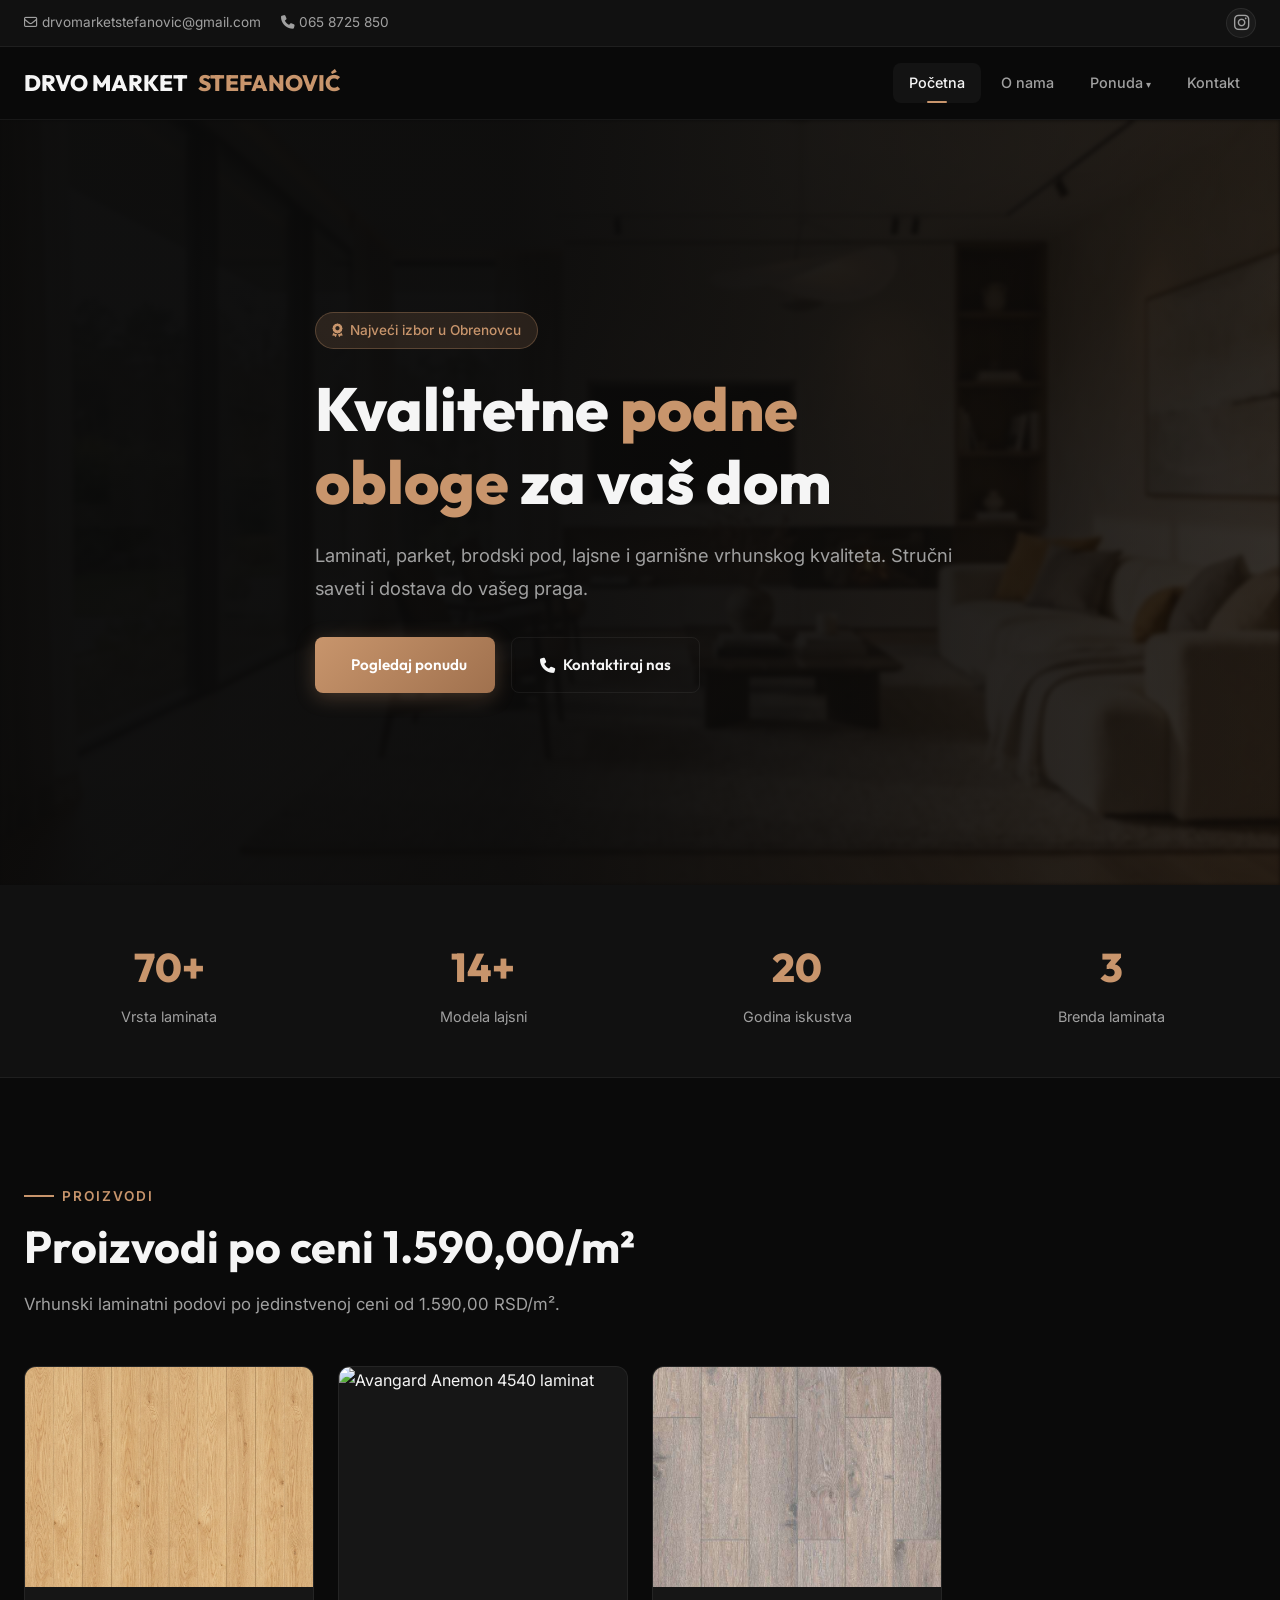
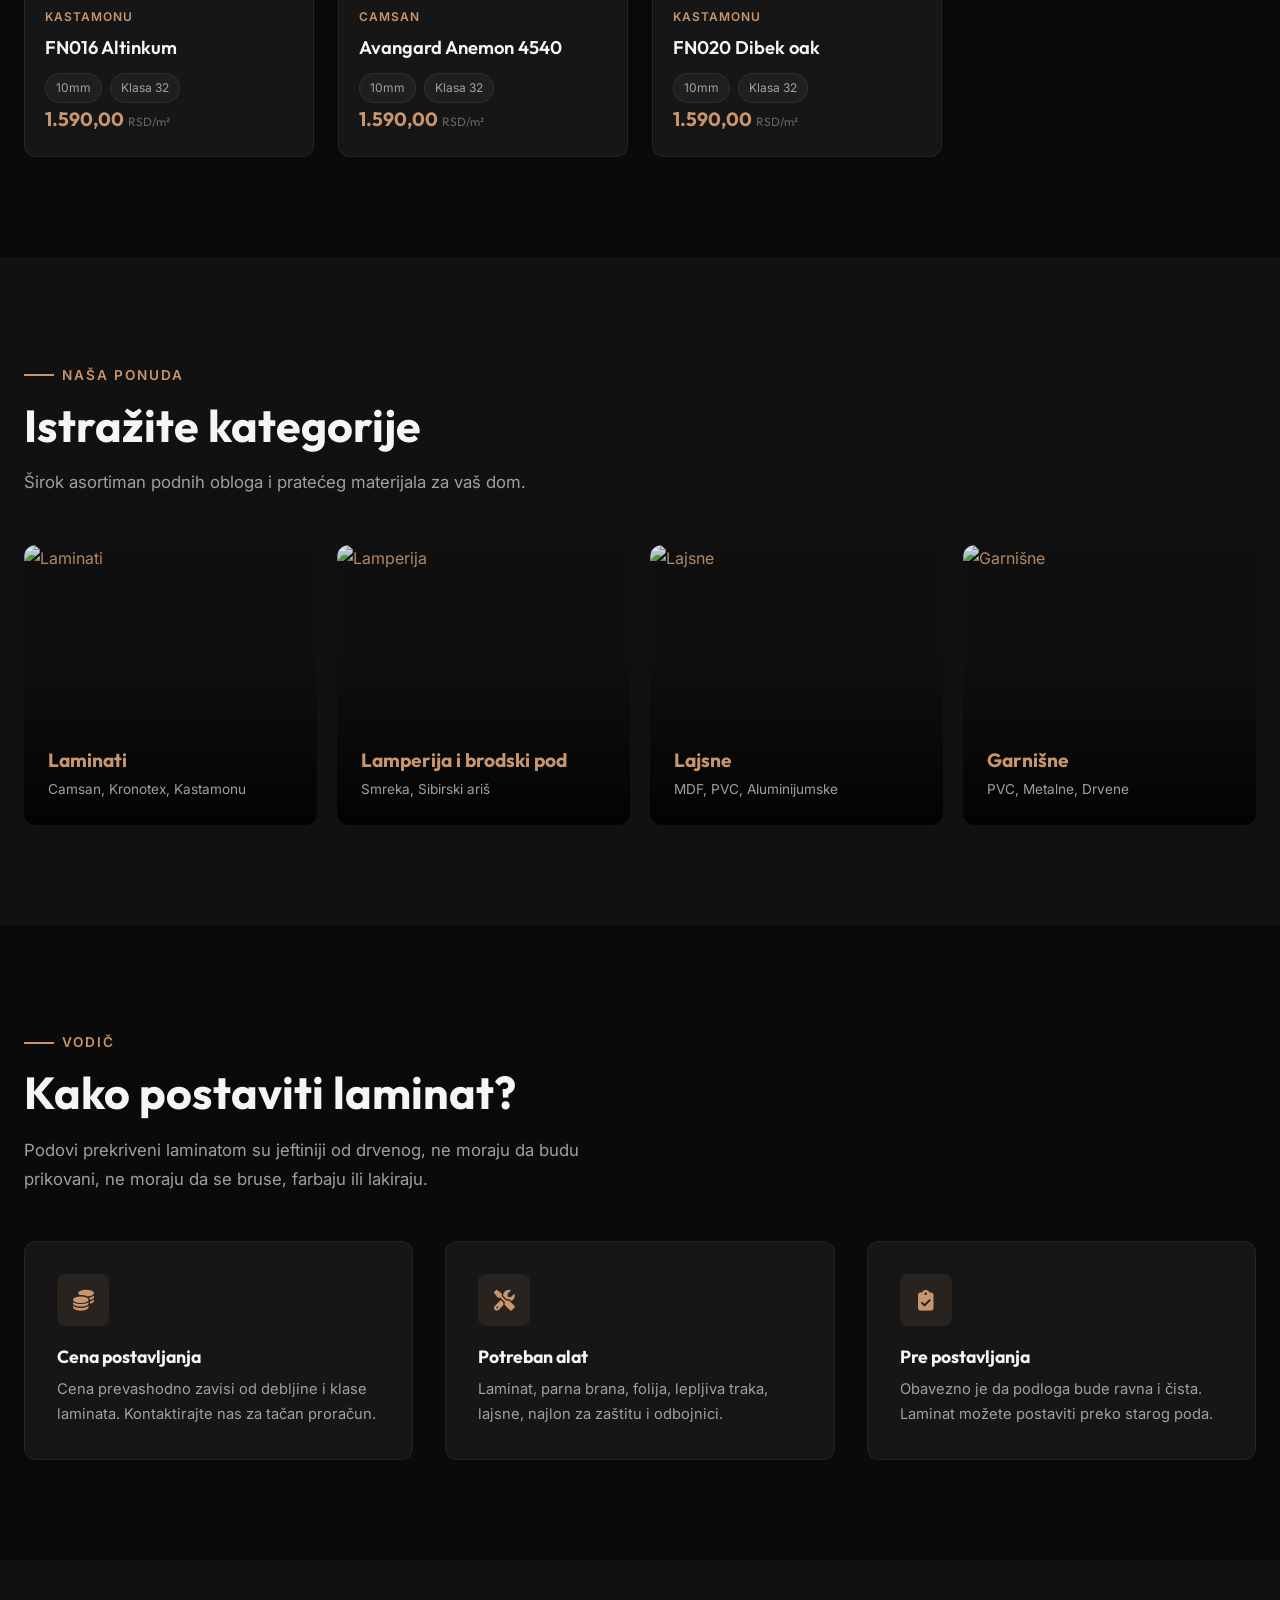
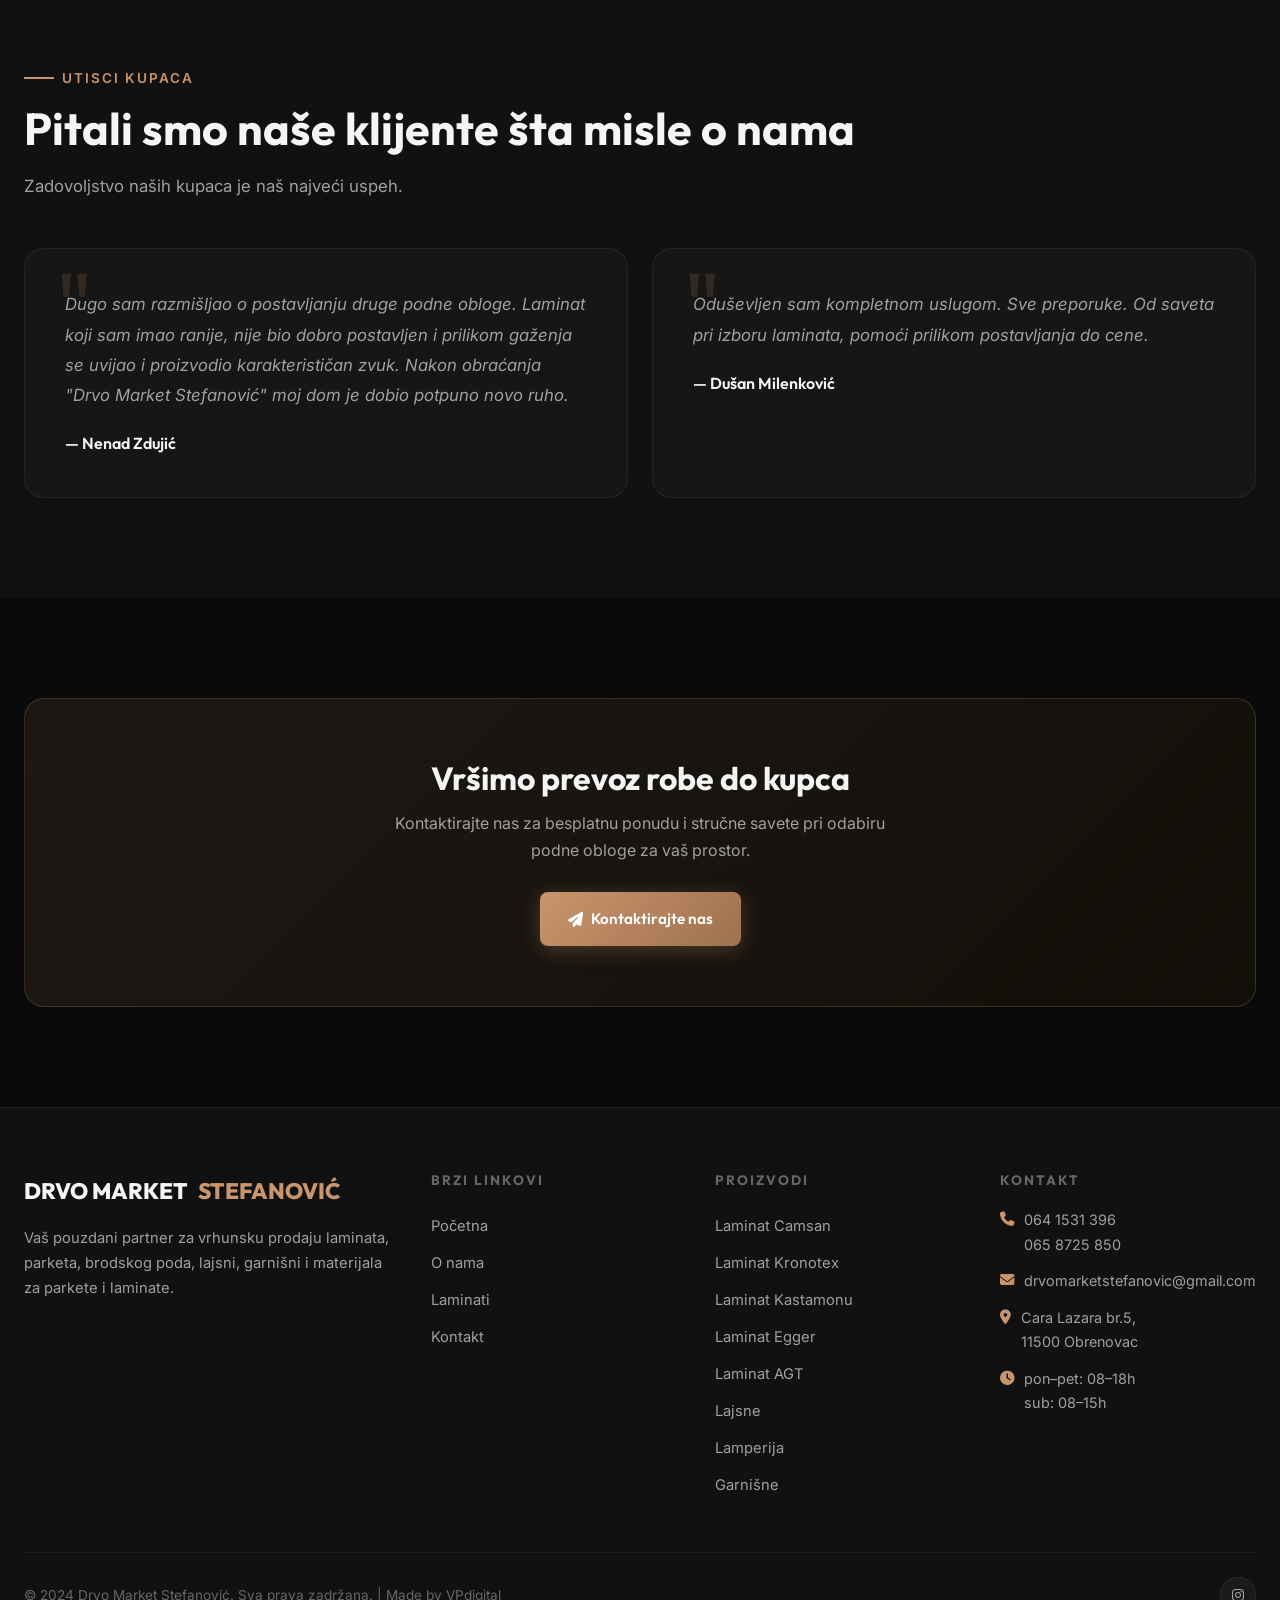
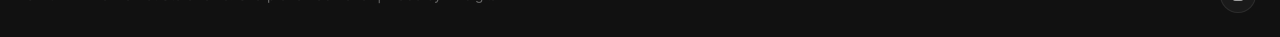
==== index.html @ 62813b30 "Add files via upload" ====
<!DOCTYPE html>
<html lang="sr">

<head>
  <meta charset="UTF-8">
  <meta name="viewport" content="width=device-width, initial-scale=1.0">
  <title>Drvo Market Stefanović | Najveći izbor laminata u Obrenovcu</title>
  <meta name="description"
    content="Drvo Market Stefanović — Vaš pouzdani partner za laminat, parket, brodski pod, lajsne, garnišne i materijal. Najveći izbor u Obrenovcu.">
  <link rel="stylesheet" href="style.css">
  <link rel="stylesheet" href="https://cdnjs.cloudflare.com/ajax/libs/font-awesome/6.5.1/css/all.min.css">
</head>

<body>

  <!-- Top Bar -->
  <div class="top-bar">
    <div class="container">
      <div class="top-bar-left">
        <a href="mailto:drvomarketstefanovic@gmail.com"><i class="fa-regular fa-envelope"></i>
          drvomarketstefanovic@gmail.com</a>
        <a href="tel:0658725850"><i class="fa-solid fa-phone"></i> 065 8725 850</a>
      </div>
      <div class="top-bar-right">
        <a href="https://www.instagram.com/drvomarketstefanovic" target="_blank" aria-label="Instagram"><i
            class="fa-brands fa-instagram"></i></a>
      </div>
    </div>
  </div>

  <!-- Header -->
  <header class="header" id="header">
    <div class="container">
      <nav class="nav">
        <a href="index.html" class="logo">DRVO MARKET <span>STEFANOVIĆ</span></a>
        <div class="nav-links">
          <a href="index.html" class="active">Početna</a>
          <a href="o-nama.html">O nama</a>
          <div class="nav-dropdown">
            <a href="ponuda.html">Ponuda</a>
            <div class="dropdown-menu">
              <a href="laminati.html">Laminat Camsan</a>
              <a href="kronotex.html">Laminat Kronotex</a>
              <a href="kastamonu.html">Laminat Kastamonu</a>
              <a href="egger.html">Laminat Egger</a><a href="agt.html">Laminat AGT</a>
              <a href="lajsne.html">Lajsne</a>
              <a href="lamperija.html">Lamperija i brodski pod</a>
              <a href="garnisne.html">Garnišne</a>
            </div>
          </div>
          <a href="kontakt.html">Kontakt</a>
        </div>
        <button class="nav-toggle" aria-label="Menu"><i class="fa-solid fa-bars"></i></button>
      </nav>
    </div>
  </header>

  <!-- Mobile Overlay -->
  <div class="mobile-overlay">
    <button class="mobile-close" aria-label="Close"><i class="fa-solid fa-xmark"></i></button>
    <a href="index.html">Početna</a>
    <a href="o-nama.html">O nama</a>
    <a href="laminati.html">Laminat Camsan</a>
    <a href="kronotex.html">Laminat Kronotex</a>
    <a href="kastamonu.html">Laminat Kastamonu</a>
    <a href="egger.html">Laminat Egger</a><a href="agt.html">Laminat AGT</a>
    <a href="lajsne.html">Lajsne</a>
    <a href="lamperija.html">Lamperija i brodski pod</a>
    <a href="garnisne.html">Garnišne</a>
    <a href="kontakt.html">Kontakt</a>
  </div>

  <!-- Hero -->
  <section class="hero">
    <div class="hero-bg" style="background-image: url('assets/images/hero.png')"></div>
    <div class="hero-overlay"></div>
    <div class="container">
      <div class="hero-content">
        <div class="hero-badge"><i class="fa-solid fa-award"></i> Najveći izbor u Obrenovcu</div>
        <h1>Kvalitetne <span class="highlight">podne obloge</span> za vaš dom</h1>
        <p>Laminati, parket, brodski pod, lajsne i garnišne vrhunskog kvaliteta. Stručni saveti i dostava do vašeg
          praga.</p>
        <div class="hero-actions">
          <a href="laminati.html" class="btn btn-primary"><i class="fa-solid fa-grid-2"></i> Pogledaj ponudu</a>
          <a href="kontakt.html" class="btn btn-outline"><i class="fa-solid fa-phone"></i> Kontaktiraj nas</a>
        </div>
      </div>
    </div>
  </section>

  <!-- Stats -->
  <section style="background: var(--bg-secondary); border-bottom: 1px solid var(--border);">
    <div class="container">
      <div class="stats-bar">
        <div class="stat-item fade-up">
          <div class="stat-number" data-target="70" data-suffix="+">0</div>
          <div class="stat-label">Vrsta laminata</div>
        </div>
        <div class="stat-item fade-up">
          <div class="stat-number" data-target="14" data-suffix="+">0</div>
          <div class="stat-label">Modela lajsni</div>
        </div>
        <div class="stat-item fade-up">
          <div class="stat-number" data-target="20" data-suffix="">0</div>
          <div class="stat-label">Godina iskustva</div>
        </div>
        <div class="stat-item fade-up">
          <div class="stat-number" data-target="3" data-suffix="">0</div>
          <div class="stat-label">Brenda laminata</div>
        </div>
      </div>
    </div>
  </section>

  <!-- Akcija -->
  <section class="section">
    <div class="container">
      <div class="section-label">Proizvodi</div>
      <h2 class="section-title fade-up">Proizvodi po ceni 1.590,00/m²</h2>
      <p class="section-subtitle fade-up">Vrhunski laminatni podovi po jedinstvenoj ceni od 1.590,00 RSD/m².</p>
      <div class="product-grid">
        <div class="product-card fade-up">
          <div class="product-card-img-wrap">
            <img src="assets/images/laminati/fn016_altinkum.png" alt="FN016 Altinkum laminat"
              class="product-card-img" fetchpriority="high">
          </div>
          <div class="product-card-body">
            <div class="product-card-brand">Kastamonu</div>
            <div class="product-card-name">FN016 Altinkum</div>
            <div class="product-card-specs">
              <span class="spec-tag">10mm</span>
              <span class="spec-tag">Klasa 32</span>
            </div>
            <div class="product-card-price">1.590,00 <small>RSD/m²</small></div>
          </div>
        </div>
        <div class="product-card fade-up">
          <div class="product-card-img-wrap">
            <img src="https://www.laminatobrenovac.co.rs/wp-content/uploads/2023/06/ABAGAN.jpg" alt="Avangard Anemon 4540 laminat"
              class="product-card-img" fetchpriority="high">
          </div>
          <div class="product-card-body">
            <div class="product-card-brand">Camsan</div>
            <div class="product-card-name">Avangard Anemon 4540</div>
            <div class="product-card-specs">
              <span class="spec-tag">10mm</span>
              <span class="spec-tag">Klasa 32</span>
            </div>
            <div class="product-card-price">1.590,00 <small>RSD/m²</small></div>
          </div>
        </div>
        <div class="product-card fade-up">
            <div class="product-card-img-wrap">
              <img src="assets/images/laminati/fn020_dibek_oak.png" alt="FN020 Dibek oak laminat"
                class="product-card-img" loading="lazy">
            </div>
          <div class="product-card-body">
            <div class="product-card-brand">Kastamonu</div>
            <div class="product-card-name">FN020 Dibek oak</div>
            <div class="product-card-specs">
              <span class="spec-tag">10mm</span>
              <span class="spec-tag">Klasa 32</span>
            </div>
            <div class="product-card-price">1.590,00 <small>RSD/m²</small></div>
          </div>
        </div>
      </div>
    </div>
  </section>

  <!-- Kategorije -->
  <section class="section" style="background: var(--bg-secondary);">
    <div class="container">
      <div class="section-label">Naša ponuda</div>
      <h2 class="section-title fade-up">Istražite kategorije</h2>
      <p class="section-subtitle fade-up">Širok asortiman podnih obloga i pratećeg materijala za vaš dom.</p>
      <div class="category-grid">
        <a href="laminati.html" class="category-card fade-up">
          <img src="https://www.laminatobrenovac.co.rs/wp-content/uploads/2023/06/PLATINUM.jpg" alt="Laminati" loading="lazy">
          <div class="category-card-overlay">
            <h3>Laminati</h3>
            <p>Camsan, Kronotex, Kastamonu</p>
          </div>
        </a>
        <a href="lamperija.html" class="category-card fade-up">
          <img src="https://www.laminatobrenovac.co.rs/wp-content/uploads/2023/07/lamperija_000000001.jpg"
            alt="Lamperija" loading="lazy">
          <div class="category-card-overlay">
            <h3>Lamperija i brodski pod</h3>
            <p>Smreka, Sibirski ariš</p>
          </div>
        </a>
        <a href="lajsne.html" class="category-card fade-up">
          <img src="https://www.laminatobrenovac.co.rs/wp-content/uploads/2023/06/1938-c-10-1.jpg" alt="Lajsne" loading="lazy">
          <div class="category-card-overlay">
            <h3>Lajsne</h3>
            <p>MDF, PVC, Aluminijumske</p>
          </div>
        </a>
        <a href="garnisne.html" class="category-card fade-up">
          <img src="https://www.laminatobrenovac.co.rs/wp-content/uploads/2023/06/gloria.jpg" alt="Garnišne" loading="lazy">
          <div class="category-card-overlay">
            <h3>Garnišne</h3>
            <p>PVC, Metalne, Drvene</p>
          </div>
        </a>
      </div>
    </div>
  </section>

  <!-- Kako postaviti laminat -->
  <section class="section">
    <div class="container">
      <div class="section-label">Vodič</div>
      <h2 class="section-title fade-up">Kako postaviti laminat?</h2>
      <p class="section-subtitle fade-up">Podovi prekriveni laminatom su jeftiniji od drvenog, ne moraju da budu
        prikovani, ne moraju da se bruse, farbaju ili lakiraju.</p>
      <div class="info-grid">
        <div class="info-card fade-up">
          <div class="info-card-icon"><i class="fa-solid fa-coins"></i></div>
          <h3>Cena postavljanja</h3>
          <p>Cena prevashodno zavisi od debljine i klase laminata. Kontaktirajte nas za tačan proračun.</p>
        </div>
        <div class="info-card fade-up">
          <div class="info-card-icon"><i class="fa-solid fa-screwdriver-wrench"></i></div>
          <h3>Potreban alat</h3>
          <p>Laminat, parna brana, folija, lepljiva traka, lajsne, najlon za zaštitu i odbojnici.</p>
        </div>
        <div class="info-card fade-up">
          <div class="info-card-icon"><i class="fa-solid fa-clipboard-check"></i></div>
          <h3>Pre postavljanja</h3>
          <p>Obavezno je da podloga bude ravna i čista. Laminat možete postaviti preko starog poda.</p>
        </div>
      </div>
    </div>
  </section>

  <!-- Testimonials -->
  <section class="section" style="background: var(--bg-secondary);">
    <div class="container">
      <div class="section-label">Utisci kupaca</div>
      <h2 class="section-title fade-up">Pitali smo naše klijente šta misle o nama</h2>
      <p class="section-subtitle fade-up">Zadovoljstvo naših kupaca je naš najveći uspeh.</p>
      <div class="testimonials-grid">
        <div class="testimonial-card fade-up">
          <p>Dugo sam razmišljao o postavljanju druge podne obloge. Laminat koji sam imao ranije, nije bio dobro
            postavljen i prilikom gaženja se uvijao i proizvodio karakterističan zvuk. Nakon obraćanja "Drvo Market
            Stefanović" moj dom je dobio potpuno novo ruho.</p>
          <div class="testimonial-author">— Nenad Zdujić</div>
        </div>
        <div class="testimonial-card fade-up">
          <p>Oduševljen sam kompletnom uslugom. Sve preporuke. Od saveta pri izboru laminata, pomoći prilikom
            postavljanja do cene.</p>
          <div class="testimonial-author">— Dušan Milenković</div>
        </div>
      </div>
    </div>
  </section>

  <!-- CTA -->
  <section class="section">
    <div class="container">
      <div class="cta-banner fade-up">
        <h2>Vršimo prevoz robe do kupca</h2>
        <p>Kontaktirajte nas za besplatnu ponudu i stručne savete pri odabiru podne obloge za vaš prostor.</p>
        <a href="kontakt.html" class="btn btn-primary"><i class="fa-solid fa-paper-plane"></i> Kontaktirajte nas</a>
      </div>
    </div>
  </section>

  <!-- Footer -->
  <footer class="footer">
    <div class="container">
      <div class="footer-grid">
        <div class="footer-brand">
          <div class="logo">DRVO MARKET <span>STEFANOVIĆ</span></div>
          <p>Vaš pouzdani partner za vrhunsku prodaju laminata, parketa, brodskog poda, lajsni, garnišni i materijala za
            parkete i laminate.</p>
        </div>
        <div>
          <h4>Brzi linkovi</h4>
          <div class="footer-links">
            <a href="index.html">Početna</a>
            <a href="o-nama.html">O nama</a>
            <a href="laminati.html">Laminati</a>
            <a href="kontakt.html">Kontakt</a>
          </div>
        </div>
        <div>
          <h4>Proizvodi</h4>
          <div class="footer-links">
            <a href="laminati.html">Laminat Camsan</a>
            <a href="kronotex.html">Laminat Kronotex</a>
            <a href="kastamonu.html">Laminat Kastamonu</a>
            <a href="egger.html">Laminat Egger</a><a href="agt.html">Laminat AGT</a>
            <a href="lajsne.html">Lajsne</a>
            <a href="lamperija.html">Lamperija</a>
            <a href="garnisne.html">Garnišne</a>
          </div>
        </div>
        <div>
          <h4>Kontakt</h4>
          <div class="footer-contact-item"><i class="fa-solid fa-phone"></i><span>064 1531 396<br>065 8725 850</span>
          </div>
          <div class="footer-contact-item"><i
              class="fa-solid fa-envelope"></i><span>drvomarketstefanovic@gmail.com</span></div>
          <div class="footer-contact-item"><i class="fa-solid fa-location-dot"></i><span>Cara Lazara br.5,<br>11500
              Obrenovac</span></div>
          <div class="footer-contact-item"><i class="fa-solid fa-clock"></i><span>pon–pet: 08–18h<br>sub: 08–15h</span>
          </div>
        </div>
      </div>
      <div class="footer-bottom">
        <span>&copy; 2024 Drvo Market Stefanović. Sva prava zadržana. | Made by VPdigital</span>
        <div class="footer-social">
          <a href="https://www.instagram.com/drvomarketstefanovic" target="_blank" aria-label="Instagram"><i
              class="fa-brands fa-instagram"></i></a>
        </div>
      </div>
    </div>
  </footer>

  <button class="back-to-top" aria-label="Back to top"><i class="fa-solid fa-chevron-up"></i></button>
  <script src="main.js"></script>
</body>

</html>
---- style.css ----
/* ============================================
   DRVO MARKET STEFANOVIĆ — Design System
   Premium Dark Mode + Warm Wood Accents
   ============================================ */

@import url('https://fonts.googleapis.com/css2?family=Outfit:wght@300;400;500;600;700;800&family=Inter:wght@300;400;500;600&display=swap');

/* --- CSS Variables --- */
:root {
  --bg-primary: #0a0a0a;
  --bg-secondary: #111111;
  --bg-card: #161616;
  --bg-card-hover: #1c1c1c;
  --bg-glass: rgba(255,255,255,0.04);
  --bg-glass-border: rgba(255,255,255,0.08);
  --accent: #c8956c;
  --accent-light: #d4a574;
  --accent-dark: #a0714e;
  --gold: #b8860b;
  --gold-light: #d4a843;
  --text-primary: #f5f5f5;
  --text-secondary: #a0a0a0;
  --text-muted: #666;
  --border: rgba(255,255,255,0.06);
  --shadow: 0 8px 32px rgba(0,0,0,0.4);
  --shadow-lg: 0 16px 64px rgba(0,0,0,0.6);
  --radius: 12px;
  --radius-lg: 20px;
  --radius-sm: 8px;
  --transition: 0.3s cubic-bezier(0.4, 0, 0.2, 1);
  --font-heading: 'Outfit', sans-serif;
  --font-body: 'Inter', sans-serif;
  --max-width: 1280px;
  --header-h: 72px;
}

/* --- Reset --- */
*, *::before, *::after { box-sizing: border-box; margin: 0; padding: 0; }
html { scroll-behavior: smooth; font-size: 16px; }
body {
  font-family: var(--font-body);
  background: var(--bg-primary);
  color: var(--text-primary);
  line-height: 1.7;
  overflow-x: hidden;
  -webkit-font-smoothing: antialiased;
}
a { color: var(--accent); text-decoration: none; transition: color var(--transition); }
a:hover { color: var(--accent-light); }
img { max-width: 100%; height: auto; display: block; }
ul, ol { list-style: none; }
h1,h2,h3,h4,h5,h6 { font-family: var(--font-heading); font-weight: 700; line-height: 1.2; }

/* --- Container --- */
.container { max-width: var(--max-width); margin: 0 auto; padding: 0 24px; }

/* --- Top Bar --- */
.top-bar {
  background: var(--bg-secondary);
  border-bottom: 1px solid var(--border);
  padding: 8px 0;
  font-size: 0.85rem;
  color: var(--text-secondary);
}
.top-bar .container { display: flex; justify-content: space-between; align-items: center; flex-wrap: wrap; gap: 8px; }
.top-bar a { color: var(--text-secondary); }
.top-bar a:hover { color: var(--accent); }
.top-bar-left { display: flex; gap: 20px; align-items: center; }
.top-bar-right { display: flex; gap: 12px; align-items: center; }
.top-bar-right a { font-size: 1.1rem; width: 30px; height: 30px; display: flex; align-items: center; justify-content: center; border-radius: 50%; background: var(--bg-glass); border: 1px solid var(--bg-glass-border); transition: var(--transition); }
.top-bar-right a:hover { background: var(--accent); color: #fff; border-color: var(--accent); }

/* --- Header / Nav --- */
.header {
  position: sticky;
  top: 0;
  z-index: 1000;
  background: rgba(10,10,10,0.85);
  backdrop-filter: blur(20px);
  -webkit-backdrop-filter: blur(20px);
  border-bottom: 1px solid var(--border);
  transition: var(--transition);
}
.header.scrolled { background: rgba(10,10,10,0.95); box-shadow: var(--shadow); }
.nav { display: flex; align-items: center; justify-content: space-between; height: var(--header-h); }
.logo { font-family: var(--font-heading); font-size: 1.4rem; font-weight: 800; color: var(--text-primary); display: flex; align-items: center; gap: 10px; }
.logo span { color: var(--accent); }
.logo img { height: 40px; }

.nav-links { display: flex; gap: 4px; align-items: center; }
.nav-links a {
  color: var(--text-secondary);
  font-size: 0.9rem;
  font-weight: 500;
  padding: 8px 16px;
  border-radius: var(--radius-sm);
  transition: var(--transition);
  position: relative;
}
.nav-links a:hover, .nav-links a.active { color: var(--text-primary); background: var(--bg-glass); }
.nav-links a.active::after {
  content: '';
  position: absolute;
  bottom: 0;
  left: 50%;
  transform: translateX(-50%);
  width: 20px;
  height: 2px;
  background: var(--accent);
  border-radius: 2px;
}

/* Dropdown */
.nav-dropdown { position: relative; }
.nav-dropdown > a::after { content: ' ▾'; font-size: 0.7em; }
.dropdown-menu {
  position: absolute;
  top: 100%;
  left: 0;
  background: var(--bg-card);
  border: 1px solid var(--border);
  border-radius: var(--radius);
  padding: 8px;
  min-width: 220px;
  opacity: 0;
  visibility: hidden;
  transform: translateY(8px);
  transition: var(--transition);
  box-shadow: var(--shadow-lg);
}
.nav-dropdown:hover .dropdown-menu { opacity: 1; visibility: visible; transform: translateY(0); }
.dropdown-menu a {
  display: block;
  padding: 10px 16px;
  border-radius: var(--radius-sm);
  font-size: 0.88rem;
  color: var(--text-secondary);
}
.dropdown-menu a:hover { background: var(--bg-glass); color: var(--text-primary); }

/* Mobile Nav */
.nav-toggle { display: none; background: none; border: none; color: var(--text-primary); font-size: 1.5rem; cursor: pointer; padding: 8px; }
.mobile-overlay {
  display: none;
  position: fixed;
  inset: 0;
  background: rgba(0,0,0,0.95);
  backdrop-filter: blur(20px);
  z-index: 999;
  flex-direction: column;
  padding: 80px 32px 32px;
  overflow-y: auto;
}
.mobile-overlay.active { display: flex; }
.mobile-overlay a { color: var(--text-primary); font-size: 1.3rem; padding: 14px 0; border-bottom: 1px solid var(--border); font-family: var(--font-heading); }
.mobile-close { position: absolute; top: 20px; right: 24px; background: none; border: none; color: var(--text-primary); font-size: 2rem; cursor: pointer; }

/* --- Hero --- */
.hero {
  position: relative;
  min-height: 85vh;
  display: flex;
  align-items: center;
  overflow: hidden;
  background: linear-gradient(135deg, var(--bg-primary) 0%, #1a1008 100%);
}
.hero-bg {
  position: absolute;
  inset: 0;
  background-size: cover;
  background-position: center;
  opacity: 0.25;
  filter: blur(2px);
}
.hero-overlay {
  position: absolute;
  inset: 0;
  background: linear-gradient(to right, rgba(10,10,10,0.9) 40%, rgba(10,10,10,0.4) 100%);
}
.hero-content {
  position: relative;
  z-index: 2;
  max-width: 650px;
}
.hero-badge {
  display: inline-flex;
  align-items: center;
  gap: 8px;
  background: rgba(200,149,108,0.15);
  border: 1px solid rgba(200,149,108,0.3);
  color: var(--accent);
  padding: 6px 16px;
  border-radius: 50px;
  font-size: 0.85rem;
  font-weight: 500;
  margin-bottom: 24px;
}
.hero h1 { font-size: clamp(2.2rem, 5vw, 3.8rem); margin-bottom: 20px; font-weight: 800; }
.hero h1 .highlight { color: var(--accent); }
.hero p { font-size: 1.15rem; color: var(--text-secondary); margin-bottom: 32px; line-height: 1.8; }
.hero-actions { display: flex; gap: 16px; flex-wrap: wrap; }

/* --- Buttons --- */
.btn {
  display: inline-flex;
  align-items: center;
  gap: 8px;
  font-family: var(--font-heading);
  font-weight: 600;
  font-size: 0.95rem;
  padding: 14px 28px;
  border-radius: var(--radius-sm);
  border: none;
  cursor: pointer;
  transition: var(--transition);
  text-decoration: none;
}
.btn-primary {
  background: linear-gradient(135deg, var(--accent), var(--accent-dark));
  color: #fff;
  box-shadow: 0 4px 20px rgba(200,149,108,0.3);
}
.btn-primary:hover { transform: translateY(-2px); box-shadow: 0 8px 30px rgba(200,149,108,0.4); color: #fff; }
.btn-outline {
  background: transparent;
  color: var(--text-primary);
  border: 1px solid var(--border);
}
.btn-outline:hover { border-color: var(--accent); color: var(--accent); }
.btn-sm { padding: 10px 20px; font-size: 0.85rem; }

/* --- Sections --- */
.section { padding: 100px 0; }
.section-label {
  display: inline-flex;
  align-items: center;
  gap: 8px;
  color: var(--accent);
  font-size: 0.85rem;
  font-weight: 600;
  text-transform: uppercase;
  letter-spacing: 2px;
  margin-bottom: 12px;
}
.section-label::before { content: ''; width: 30px; height: 2px; background: var(--accent); }
.section-title { font-size: clamp(1.8rem, 4vw, 2.8rem); margin-bottom: 16px; }
.section-subtitle { color: var(--text-secondary); font-size: 1.05rem; max-width: 600px; margin-bottom: 48px; }

/* --- Product Cards --- */
.product-grid {
  display: grid;
  grid-template-columns: repeat(auto-fill, minmax(280px, 1fr));
  gap: 24px;
}
.product-card {
  background: var(--bg-card);
  border: 1px solid var(--border);
  border-radius: var(--radius);
  overflow: hidden;
  transition: var(--transition);
  position: relative;
  display: flex;
  flex-direction: column;
  height: 100%;
}
.product-card:hover { transform: translateY(-6px); border-color: rgba(200,149,108,0.3); box-shadow: 0 12px 40px rgba(0,0,0,0.4); }
.product-card-img {
  width: 100%;
  height: 220px;
  object-fit: cover;
  transition: transform 0.5s ease;
}
.product-card:hover .product-card-img { transform: scale(1.05); }
.product-card-img-wrap { overflow: hidden; position: relative; }
.product-card-badge {
  position: absolute;
  top: 12px;
  left: 12px;
  background: linear-gradient(135deg, #e74c3c, #c0392b);
  color: #fff;
  padding: 4px 12px;
  border-radius: 50px;
  font-size: 0.75rem;
  font-weight: 700;
  text-transform: uppercase;
  letter-spacing: 1px;
}
.product-card-badge.premium { background: linear-gradient(135deg, var(--gold), var(--gold-light)); }
.product-card-body { 
  padding: 20px; 
  display: flex; 
  flex-direction: column; 
  flex: 1; 
}
.product-card-brand { font-size: 0.75rem; color: var(--accent); font-weight: 600; text-transform: uppercase; letter-spacing: 1px; margin-bottom: 4px; }
.product-card-name { font-family: var(--font-heading); font-size: 1.15rem; font-weight: 600; margin-bottom: 10px; }
.product-card-specs { display: flex; flex-wrap: wrap; gap: 8px; margin-top: auto; }
.spec-tag {
  background: var(--bg-glass);
  border: 1px solid var(--bg-glass-border);
  padding: 4px 10px;
  border-radius: 50px;
  font-size: 0.75rem;
  color: var(--text-secondary);
}
.product-card-price { font-family: var(--font-heading); font-size: 1.2rem; font-weight: 700; color: var(--accent); }
.product-card-price small { font-size: 0.75rem; color: var(--text-muted); font-weight: 400; }

/* --- Category Cards --- */
.category-grid {
  display: grid;
  grid-template-columns: repeat(auto-fill, minmax(240px, 1fr));
  gap: 20px;
}
.category-card {
  position: relative;
  border-radius: var(--radius);
  overflow: hidden;
  height: 280px;
  cursor: pointer;
  transition: var(--transition);
}
.category-card:hover { transform: translateY(-4px); }
.category-card img {
  width: 100%;
  height: 100%;
  object-fit: cover;
  transition: transform 0.6s ease;
}
.category-card:hover img { transform: scale(1.1); }
.category-card-overlay {
  position: absolute;
  inset: 0;
  background: linear-gradient(to top, rgba(0,0,0,0.85) 0%, rgba(0,0,0,0.1) 60%);
  display: flex;
  flex-direction: column;
  justify-content: flex-end;
  padding: 24px;
}
.category-card h3 { font-size: 1.2rem; margin-bottom: 6px; }
.category-card p { font-size: 0.85rem; color: var(--text-secondary); }

/* --- Glass Card --- */
.glass-card {
  background: var(--bg-glass);
  border: 1px solid var(--bg-glass-border);
  border-radius: var(--radius);
  padding: 32px;
  backdrop-filter: blur(10px);
}

/* --- Info Section --- */
.info-grid {
  display: grid;
  grid-template-columns: repeat(auto-fit, minmax(280px, 1fr));
  gap: 32px;
}
.info-card {
  background: var(--bg-card);
  border: 1px solid var(--border);
  border-radius: var(--radius);
  padding: 32px;
  transition: var(--transition);
}
.info-card:hover { border-color: rgba(200,149,108,0.2); }
.info-card-icon {
  width: 52px;
  height: 52px;
  border-radius: var(--radius-sm);
  background: rgba(200,149,108,0.1);
  color: var(--accent);
  display: flex;
  align-items: center;
  justify-content: center;
  font-size: 1.3rem;
  margin-bottom: 20px;
}
.info-card h3 { font-size: 1.1rem; margin-bottom: 10px; }
.info-card p { color: var(--text-secondary); font-size: 0.92rem; }

/* --- Testimonials --- */
.testimonial-card {
  background: var(--bg-card);
  border: 1px solid var(--border);
  border-radius: var(--radius-lg);
  padding: 40px;
  position: relative;
}
.testimonial-card::before {
  content: '"';
  font-family: var(--font-heading);
  font-size: 6rem;
  color: var(--accent);
  opacity: 0.15;
  position: absolute;
  top: 10px;
  left: 30px;
  line-height: 1;
}
.testimonial-card p { font-size: 1.05rem; line-height: 1.8; margin-bottom: 20px; color: var(--text-secondary); font-style: italic; }
.testimonial-author { font-family: var(--font-heading); font-weight: 600; color: var(--text-primary); }
.testimonials-grid { display: grid; grid-template-columns: repeat(auto-fit, minmax(350px, 1fr)); gap: 24px; }

/* --- Stats --- */
.stats-bar {
  display: grid;
  grid-template-columns: repeat(auto-fit, minmax(180px, 1fr));
  gap: 24px;
  padding: 48px 0;
}
.stat-item { text-align: center; }
.stat-number { font-family: var(--font-heading); font-size: 2.5rem; font-weight: 800; color: var(--accent); }
.stat-label { color: var(--text-secondary); font-size: 0.9rem; margin-top: 4px; }

/* --- Footer --- */
.footer {
  background: var(--bg-secondary);
  border-top: 1px solid var(--border);
  padding: 64px 0 24px;
}
.footer-grid {
  display: grid;
  grid-template-columns: 1.5fr 1fr 1fr 1fr;
  gap: 40px;
  margin-bottom: 48px;
}
.footer-brand p { color: var(--text-secondary); font-size: 0.92rem; margin-top: 16px; line-height: 1.7; }
.footer h4 {
  font-size: 0.85rem;
  text-transform: uppercase;
  letter-spacing: 2px;
  color: var(--text-muted);
  margin-bottom: 20px;
}
.footer-links a { display: block; color: var(--text-secondary); padding: 6px 0; font-size: 0.92rem; transition: var(--transition); }
.footer-links a:hover { color: var(--accent); padding-left: 6px; }
.footer-contact-item { display: flex; gap: 10px; align-items: flex-start; color: var(--text-secondary); font-size: 0.9rem; margin-bottom: 12px; }
.footer-contact-item i { color: var(--accent); margin-top: 4px; }
.footer-bottom {
  border-top: 1px solid var(--border);
  padding-top: 24px;
  display: flex;
  justify-content: space-between;
  align-items: center;
  color: var(--text-muted);
  font-size: 0.85rem;
  flex-wrap: wrap;
  gap: 12px;
}
.footer-social { display: flex; gap: 10px; }
.footer-social a {
  width: 36px; height: 36px;
  display: flex; align-items: center; justify-content: center;
  border-radius: 50%;
  background: var(--bg-glass);
  border: 1px solid var(--bg-glass-border);
  color: var(--text-secondary);
  transition: var(--transition);
}
.footer-social a:hover { background: var(--accent); color: #fff; border-color: var(--accent); }

/* --- Page Header --- */
.page-header {
  padding: 120px 0 60px;
  background: linear-gradient(135deg, var(--bg-primary), #1a1008);
  text-align: center;
  position: relative;
  overflow: hidden;
}
.page-header::after {
  content: '';
  position: absolute;
  bottom: 0;
  left: 0;
  right: 0;
  height: 120px;
  background: linear-gradient(to top, var(--bg-primary), transparent);
}
.page-header h1 { font-size: clamp(2rem, 4vw, 3rem); margin-bottom: 12px; position: relative; z-index: 1; }
.page-header p { color: var(--text-secondary); font-size: 1.1rem; position: relative; z-index: 1; }
.breadcrumb { display: flex; gap: 8px; justify-content: center; margin-bottom: 20px; font-size: 0.85rem; color: var(--text-muted); position: relative; z-index: 1; }
.breadcrumb a { color: var(--text-secondary); }

/* --- Filters --- */
.filter-bar {
  display: flex;
  gap: 10px;
  flex-wrap: wrap;
  margin-bottom: 32px;
  padding: 16px;
  background: var(--bg-card);
  border-radius: var(--radius);
  border: 1px solid var(--border);
}
.filter-btn {
  padding: 8px 20px;
  border-radius: 50px;
  border: 1px solid var(--border);
  background: transparent;
  color: var(--text-secondary);
  font-family: var(--font-body);
  font-size: 0.85rem;
  cursor: pointer;
  transition: var(--transition);
}
.filter-btn:hover, .filter-btn.active {
  background: var(--accent);
  color: #fff;
  border-color: var(--accent);
}

/* --- Contact Form --- */
.contact-form { max-width: 600px; }
.form-group { margin-bottom: 20px; }
.form-group label { display: block; font-size: 0.85rem; color: var(--text-secondary); margin-bottom: 8px; font-weight: 500; }
.form-group input, .form-group textarea {
  width: 100%;
  padding: 14px 18px;
  background: var(--bg-card);
  border: 1px solid var(--border);
  border-radius: var(--radius-sm);
  color: var(--text-primary);
  font-family: var(--font-body);
  font-size: 0.95rem;
  transition: var(--transition);
  outline: none;
}
.form-group input:focus, .form-group textarea:focus { border-color: var(--accent); box-shadow: 0 0 0 3px rgba(200,149,108,0.1); }
.form-group textarea { min-height: 150px; resize: vertical; }

/* --- CTA Banner --- */
.cta-banner {
  background: linear-gradient(135deg, rgba(200,149,108,0.1), rgba(184,134,11,0.05));
  border: 1px solid rgba(200,149,108,0.2);
  border-radius: var(--radius-lg);
  padding: 60px;
  text-align: center;
}
.cta-banner h2 { font-size: 2rem; margin-bottom: 12px; }
.cta-banner p { color: var(--text-secondary); margin-bottom: 28px; max-width: 500px; margin-left: auto; margin-right: auto; }

/* --- Animations --- */
.fade-up {
  opacity: 0;
  transform: translateY(30px);
  transition: opacity 0.7s ease, transform 0.7s ease;
}
.fade-up.visible { opacity: 1; transform: translateY(0); }

/* --- Back to top --- */
.back-to-top {
  position: fixed;
  bottom: 30px;
  right: 30px;
  width: 48px;
  height: 48px;
  border-radius: 50%;
  background: var(--accent);
  color: #fff;
  border: none;
  font-size: 1.2rem;
  cursor: pointer;
  opacity: 0;
  visibility: hidden;
  transition: var(--transition);
  z-index: 900;
  display: flex;
  align-items: center;
  justify-content: center;
  box-shadow: 0 4px 20px rgba(200,149,108,0.3);
}
.back-to-top.visible { opacity: 1; visibility: visible; }
.back-to-top:hover { transform: translateY(-3px); }

/* --- Responsive --- */
@media (max-width: 1024px) {
  .footer-grid { grid-template-columns: 1fr 1fr; }
}
@media (max-width: 768px) {
  .nav-links { display: none; }
  .nav-toggle { display: block; }
  .hero { min-height: 70vh; }
  .hero h1 { font-size: 2rem; }
  .section { padding: 64px 0; }
  .footer-grid { grid-template-columns: 1fr; }
  .product-grid { grid-template-columns: repeat(auto-fill, minmax(240px, 1fr)); }
  .testimonials-grid { grid-template-columns: 1fr; }
  .cta-banner { padding: 40px 24px; }
  .stats-bar { grid-template-columns: 1fr 1fr; }
  .top-bar { display: none; }
}
@media (max-width: 480px) {
  .product-grid { grid-template-columns: 1fr; }
  .category-grid { grid-template-columns: 1fr; }
  .stats-bar { grid-template-columns: 1fr; }
  .hero-actions { flex-direction: column; }
}
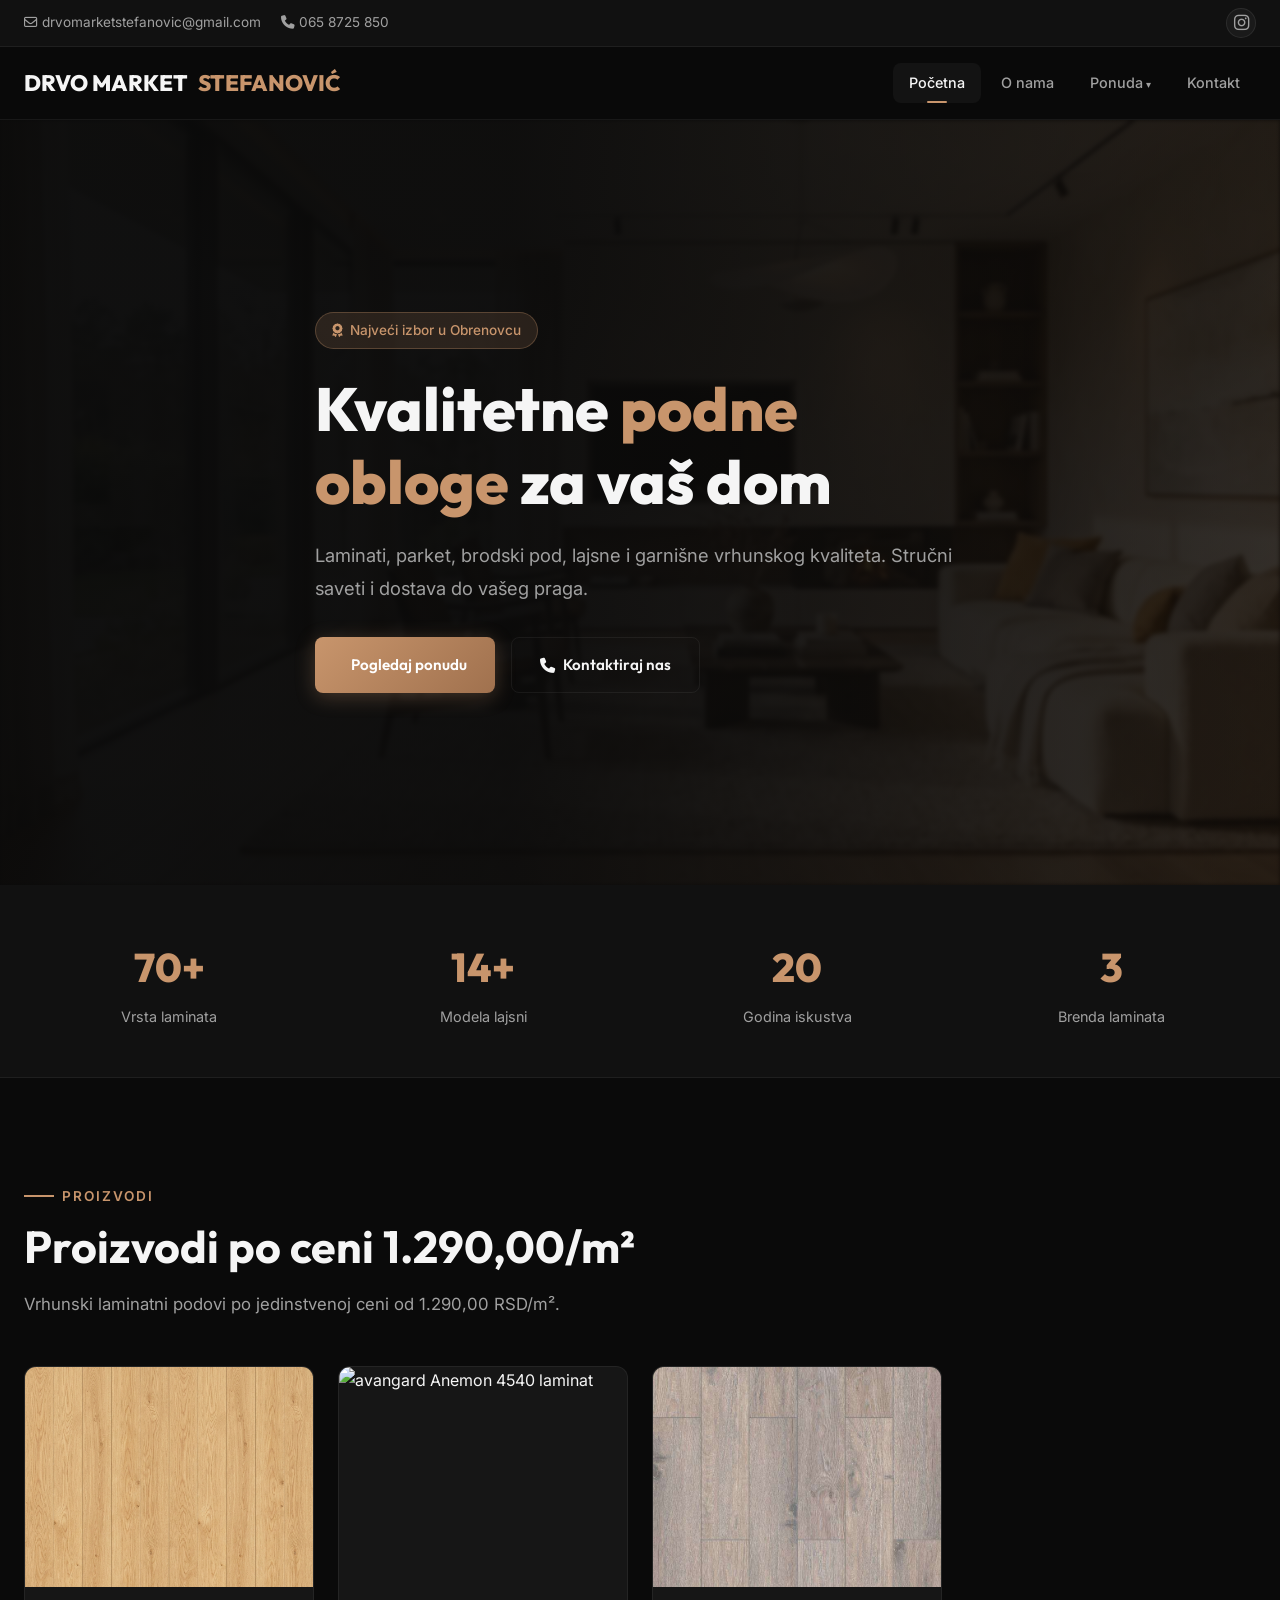
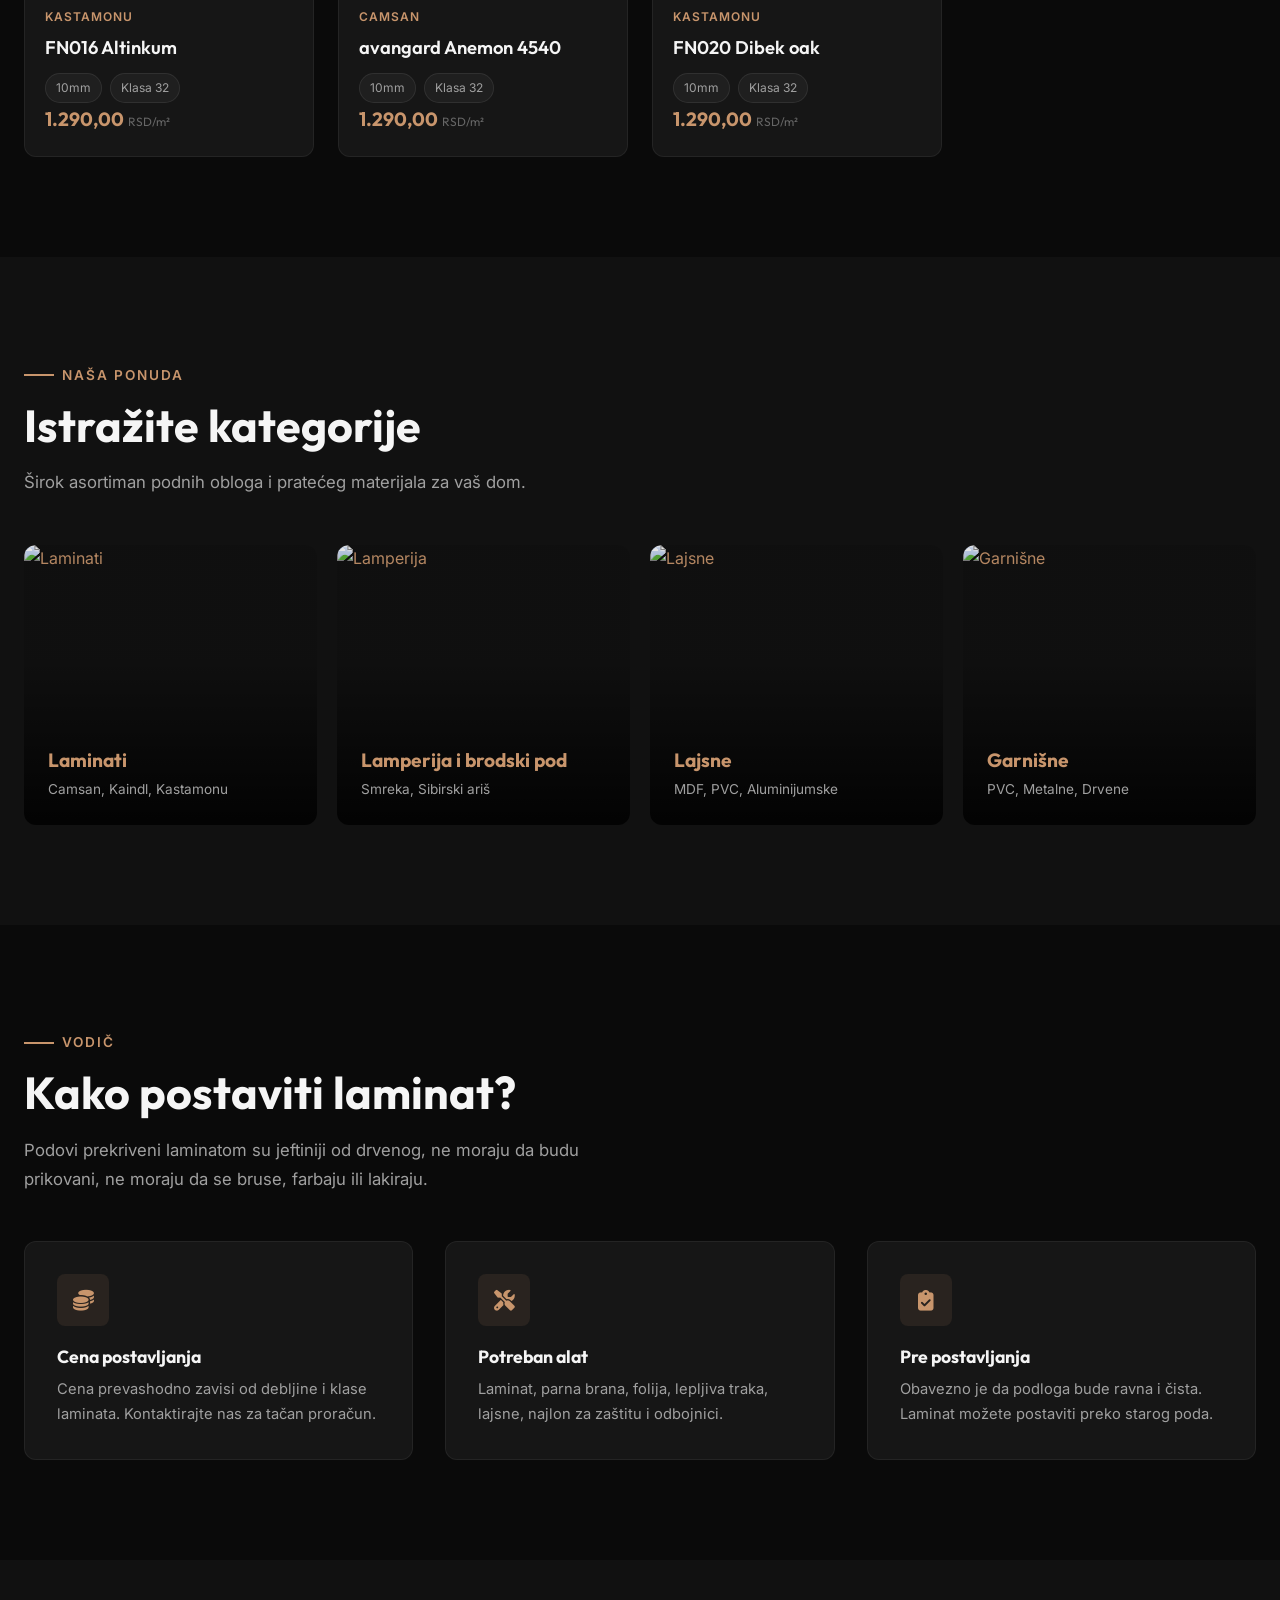
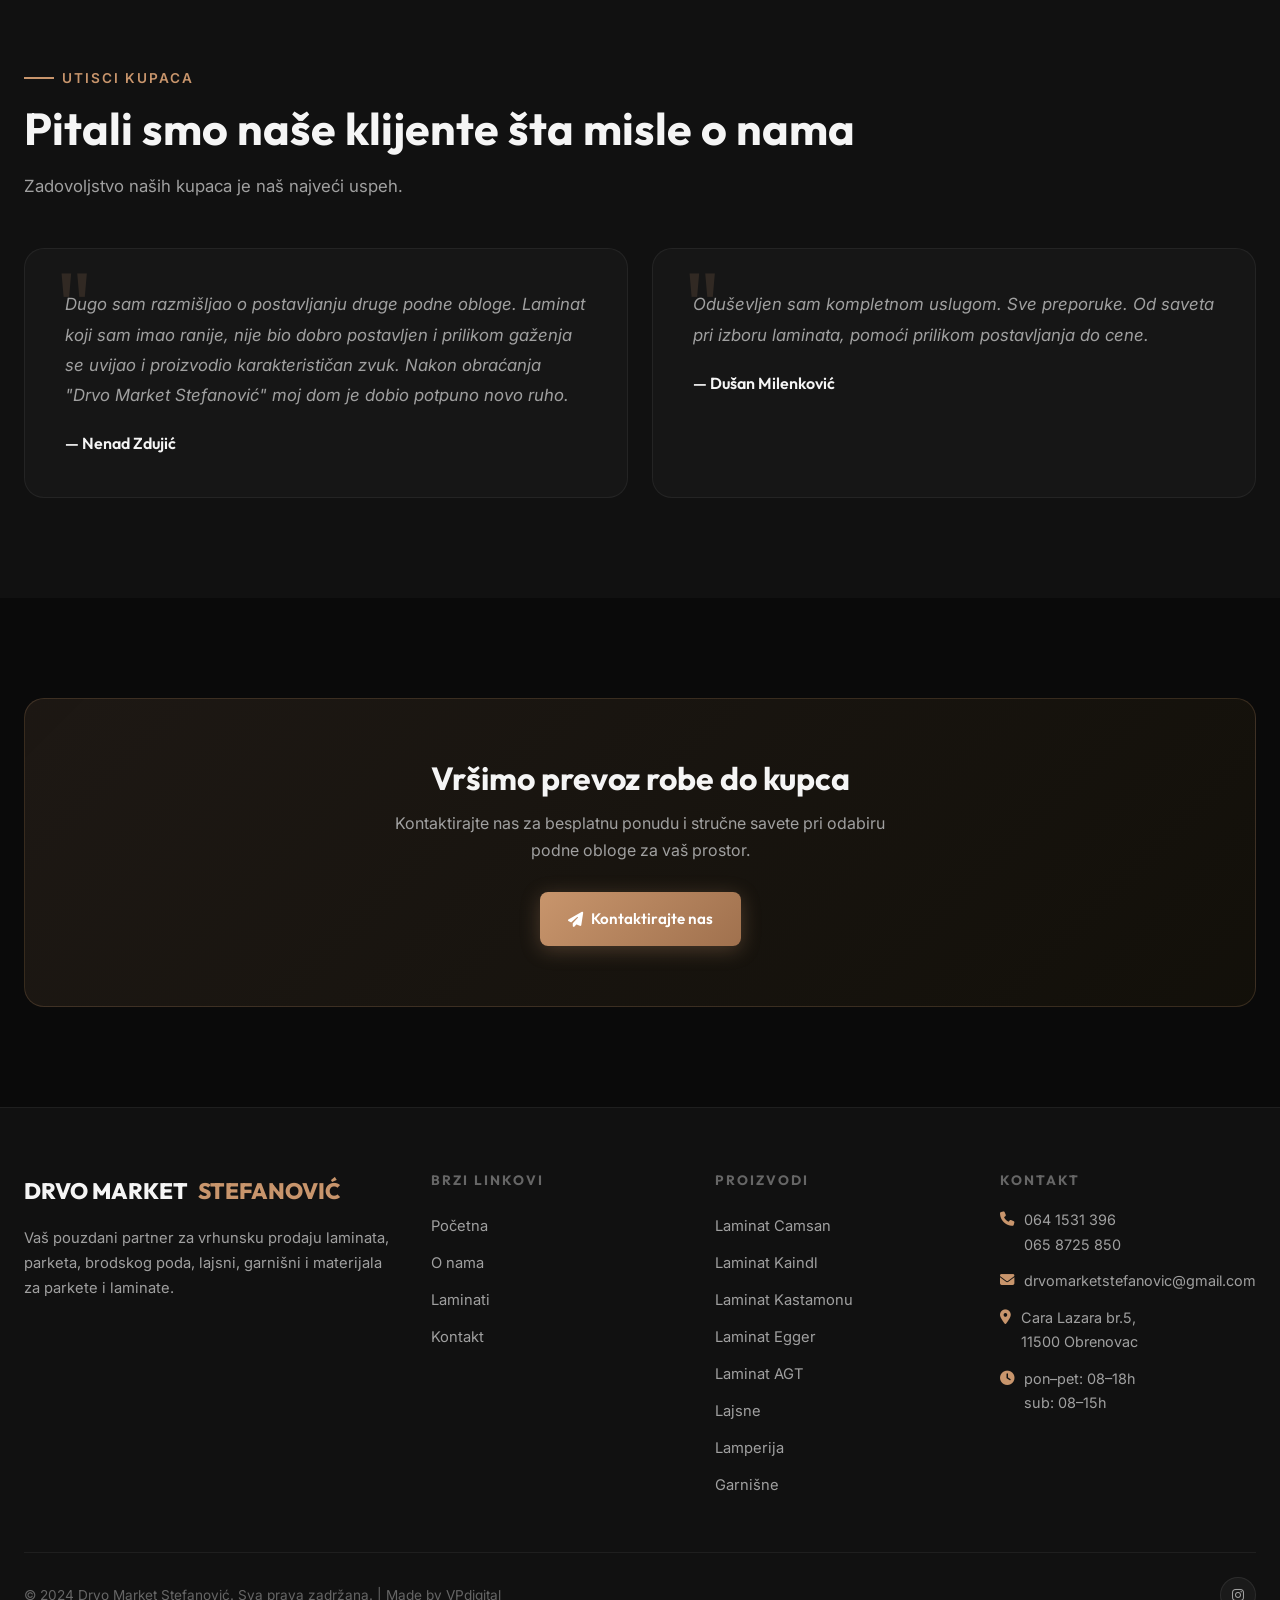
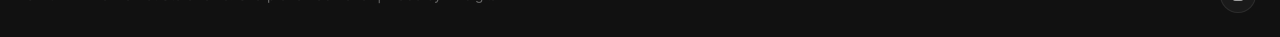
==== commit 69eae751: "Add files via upload" ====
--- a/index.html
+++ b/index.html
@@ -1,4 +1,4 @@
-<!DOCTYPE html>
+﻿<!DOCTYPE html>
 <html lang="sr">
 
 <head>
@@ -40,7 +40,7 @@
             <a href="ponuda.html">Ponuda</a>
             <div class="dropdown-menu">
               <a href="laminati.html">Laminat Camsan</a>
-              <a href="kronotex.html">Laminat Kronotex</a>
+              <a href="kaindl.html">Laminat Kaindl</a>
               <a href="kastamonu.html">Laminat Kastamonu</a>
               <a href="egger.html">Laminat Egger</a><a href="agt.html">Laminat AGT</a>
               <a href="lajsne.html">Lajsne</a>
@@ -61,7 +61,7 @@
     <a href="index.html">Početna</a>
     <a href="o-nama.html">O nama</a>
     <a href="laminati.html">Laminat Camsan</a>
-    <a href="kronotex.html">Laminat Kronotex</a>
+    <a href="kaindl.html">Laminat Kaindl</a>
     <a href="kastamonu.html">Laminat Kastamonu</a>
     <a href="egger.html">Laminat Egger</a><a href="agt.html">Laminat AGT</a>
     <a href="lajsne.html">Lajsne</a>
@@ -116,8 +116,8 @@
   <section class="section">
     <div class="container">
       <div class="section-label">Proizvodi</div>
-      <h2 class="section-title fade-up">Proizvodi po ceni 1.590,00/m²</h2>
-      <p class="section-subtitle fade-up">Vrhunski laminatni podovi po jedinstvenoj ceni od 1.590,00 RSD/m².</p>
+      <h2 class="section-title fade-up">Proizvodi po ceni 1.290,00/m²</h2>
+      <p class="section-subtitle fade-up">Vrhunski laminatni podovi po jedinstvenoj ceni od 1.290,00 RSD/m².</p>
       <div class="product-grid">
         <div class="product-card fade-up">
           <div class="product-card-img-wrap">
@@ -131,27 +131,27 @@
               <span class="spec-tag">10mm</span>
               <span class="spec-tag">Klasa 32</span>
             </div>
-            <div class="product-card-price">1.590,00 <small>RSD/m²</small></div>
+            <div class="product-card-price">1.290,00 <small>RSD/m²</small></div>
           </div>
         </div>
         <div class="product-card fade-up">
           <div class="product-card-img-wrap">
-            <img src="https://www.laminatobrenovac.co.rs/wp-content/uploads/2023/06/ABAGAN.jpg" alt="Avangard Anemon 4540 laminat"
+            <img src="https://www.laminatobrenovac.co.rs/wp-content/uploads/2023/06/ABAGAN.jpg" alt="avangard Anemon 4540 laminat"
               class="product-card-img" fetchpriority="high">
           </div>
           <div class="product-card-body">
             <div class="product-card-brand">Camsan</div>
-            <div class="product-card-name">Avangard Anemon 4540</div>
+            <div class="product-card-name">avangard Anemon 4540</div>
             <div class="product-card-specs">
               <span class="spec-tag">10mm</span>
               <span class="spec-tag">Klasa 32</span>
             </div>
-            <div class="product-card-price">1.590,00 <small>RSD/m²</small></div>
+            <div class="product-card-price">1.290,00 <small>RSD/m²</small></div>
           </div>
         </div>
         <div class="product-card fade-up">
             <div class="product-card-img-wrap">
-              <img src="assets/images/laminati/fn020_dibek_oak.png" alt="FN020 Dibek oak laminat"
+              <img src="assets/images/laminati/fn020_dibek_oak.png?v=2" alt="FN020 Dibek oak laminat"
                 class="product-card-img" loading="lazy">
             </div>
           <div class="product-card-body">
@@ -161,7 +161,7 @@
               <span class="spec-tag">10mm</span>
               <span class="spec-tag">Klasa 32</span>
             </div>
-            <div class="product-card-price">1.590,00 <small>RSD/m²</small></div>
+            <div class="product-card-price">1.290,00 <small>RSD/m²</small></div>
           </div>
         </div>
       </div>
@@ -179,7 +179,7 @@
           <img src="https://www.laminatobrenovac.co.rs/wp-content/uploads/2023/06/PLATINUM.jpg" alt="Laminati" loading="lazy">
           <div class="category-card-overlay">
             <h3>Laminati</h3>
-            <p>Camsan, Kronotex, Kastamonu</p>
+            <p>Camsan, Kaindl, Kastamonu</p>
           </div>
         </a>
         <a href="lamperija.html" class="category-card fade-up">
@@ -290,7 +290,7 @@
           <h4>Proizvodi</h4>
           <div class="footer-links">
             <a href="laminati.html">Laminat Camsan</a>
-            <a href="kronotex.html">Laminat Kronotex</a>
+            <a href="kaindl.html">Laminat Kaindl</a>
             <a href="kastamonu.html">Laminat Kastamonu</a>
             <a href="egger.html">Laminat Egger</a><a href="agt.html">Laminat AGT</a>
             <a href="lajsne.html">Lajsne</a>
@@ -326,3 +326,6 @@
 
 </html>
 
+
+
+
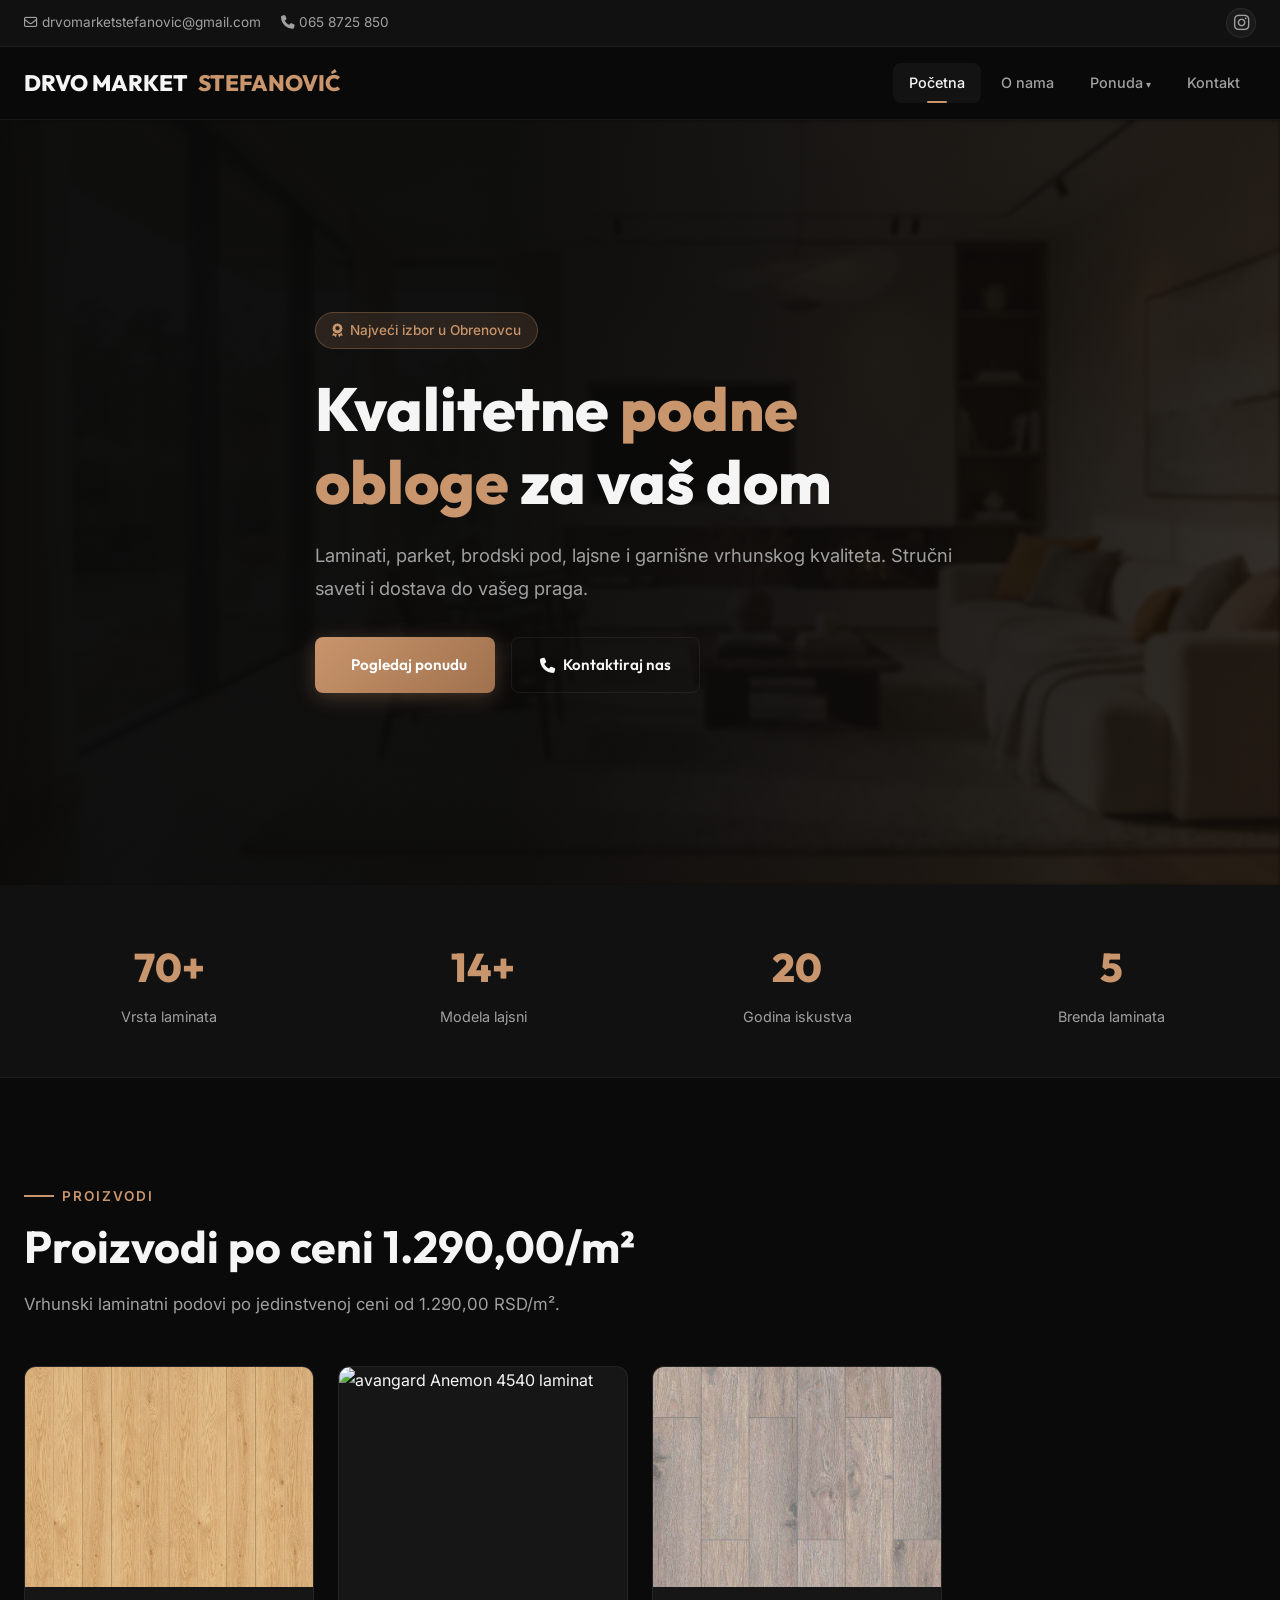
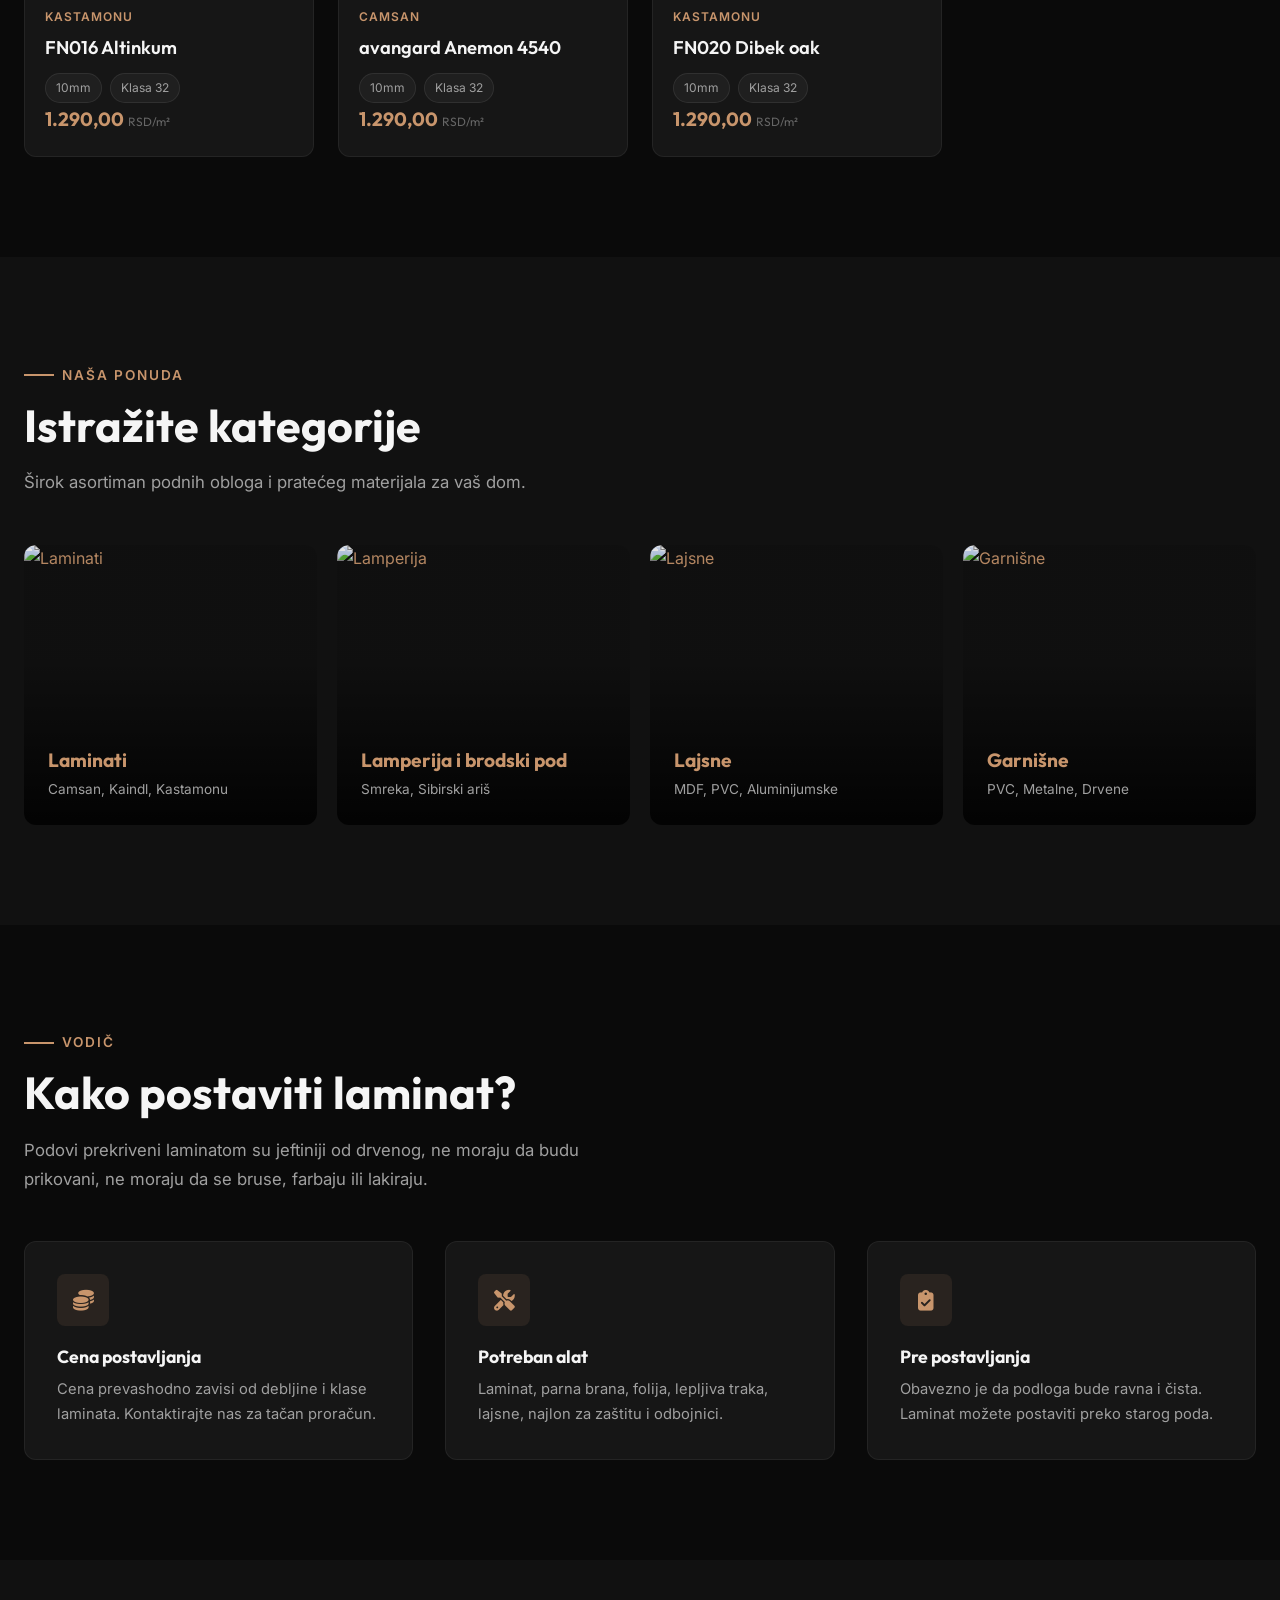
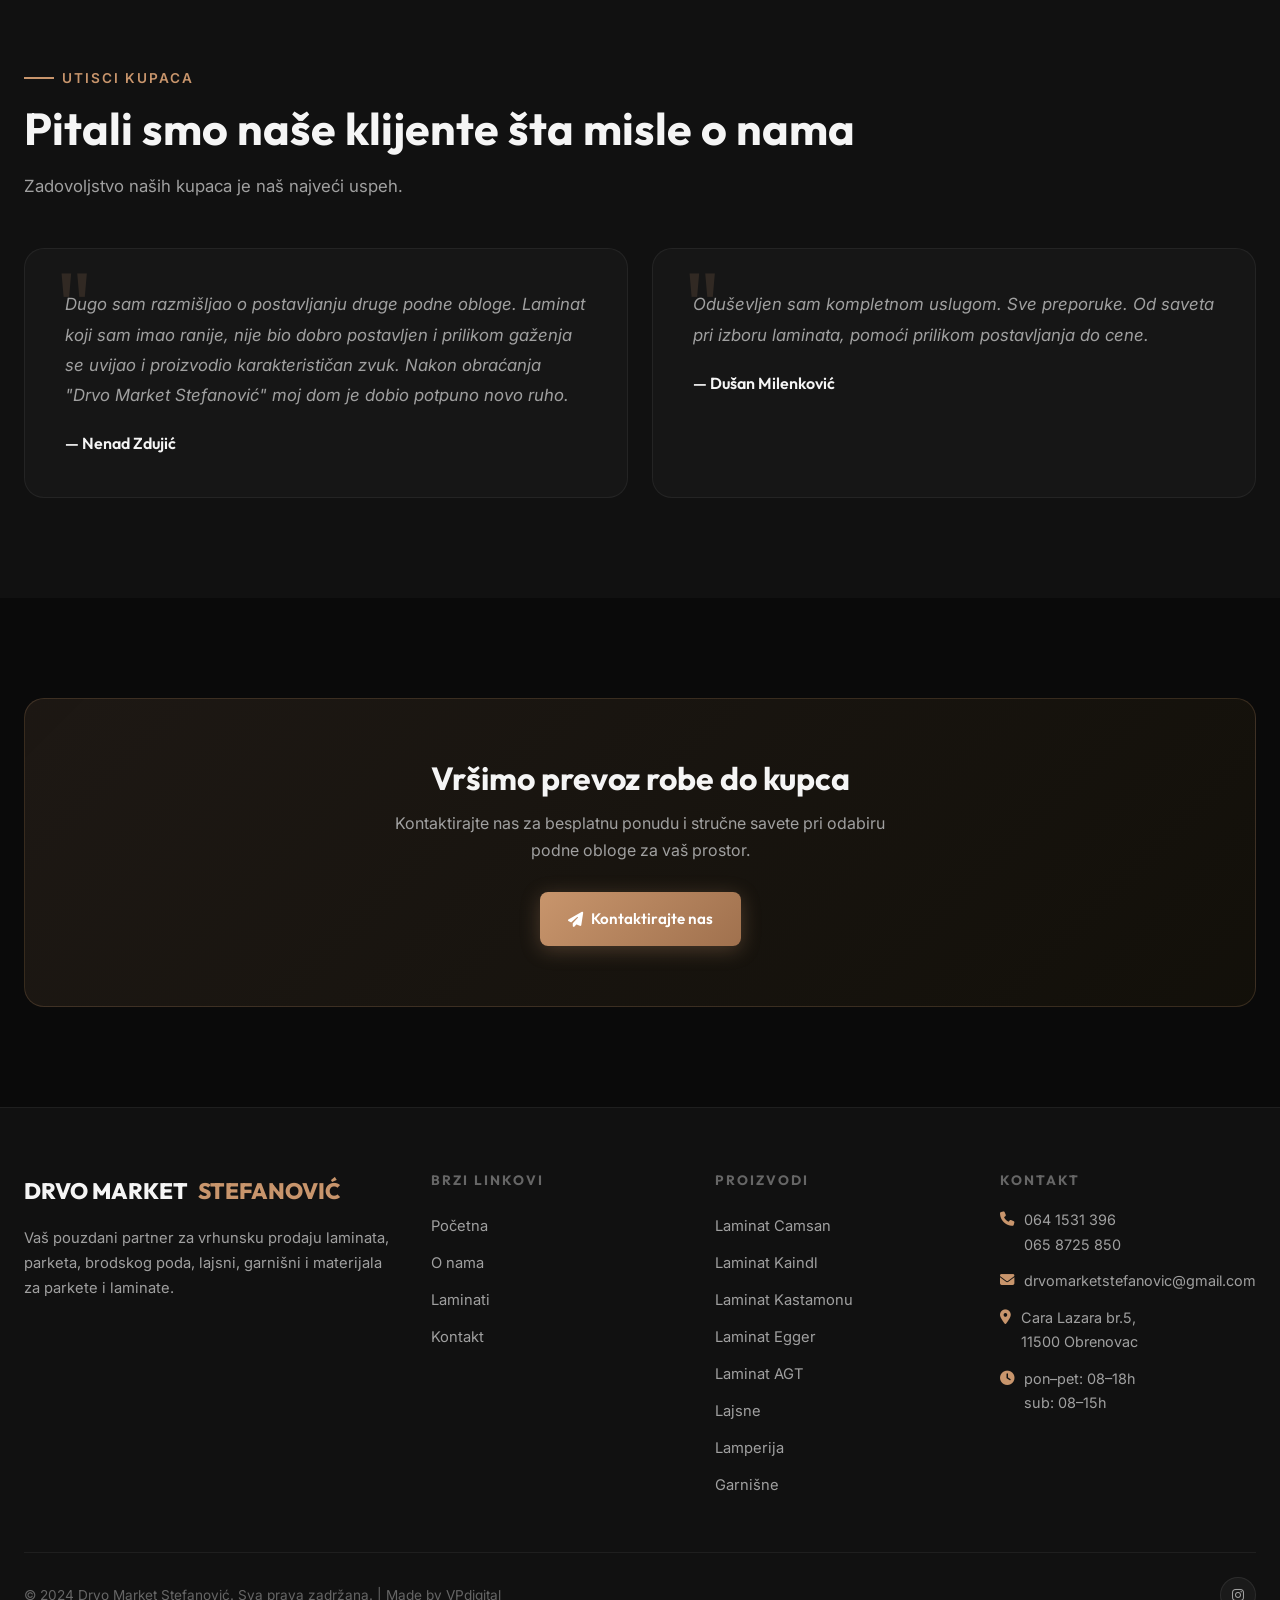
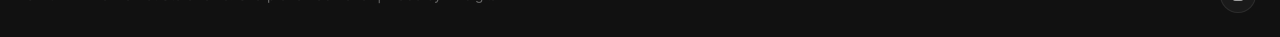
==== commit 6ff3cb1f: "Changes" ====
--- a/index.html
+++ b/index.html
@@ -1,4 +1,4 @@
-﻿<!DOCTYPE html>
+<!DOCTYPE html>
 <html lang="sr">
 
 <head>
@@ -105,7 +105,7 @@
           <div class="stat-label">Godina iskustva</div>
         </div>
         <div class="stat-item fade-up">
-          <div class="stat-number" data-target="3" data-suffix="">0</div>
+          <div class="stat-number" data-target="5" data-suffix="">0</div>
           <div class="stat-label">Brenda laminata</div>
         </div>
       </div>
--- a/style.css
+++ b/style.css
@@ -272,6 +272,18 @@
 }
 .product-card:hover .product-card-img { transform: scale(1.05); }
 .product-card-img-wrap { overflow: hidden; position: relative; }
+.product-card-no-img {
+  height: 160px;
+  display: flex;
+  align-items: center;
+  justify-content: center;
+  background: linear-gradient(135deg, #1a1a2e 0%, #2a2a3e 50%, #1e1e30 100%);
+  border-bottom: 1px solid rgba(200,149,108,0.2);
+}
+.product-card-no-img i {
+  font-size: 2.8rem;
+  color: rgba(200,149,108,0.6);
+}
 .product-card-badge {
   position: absolute;
   top: 12px;
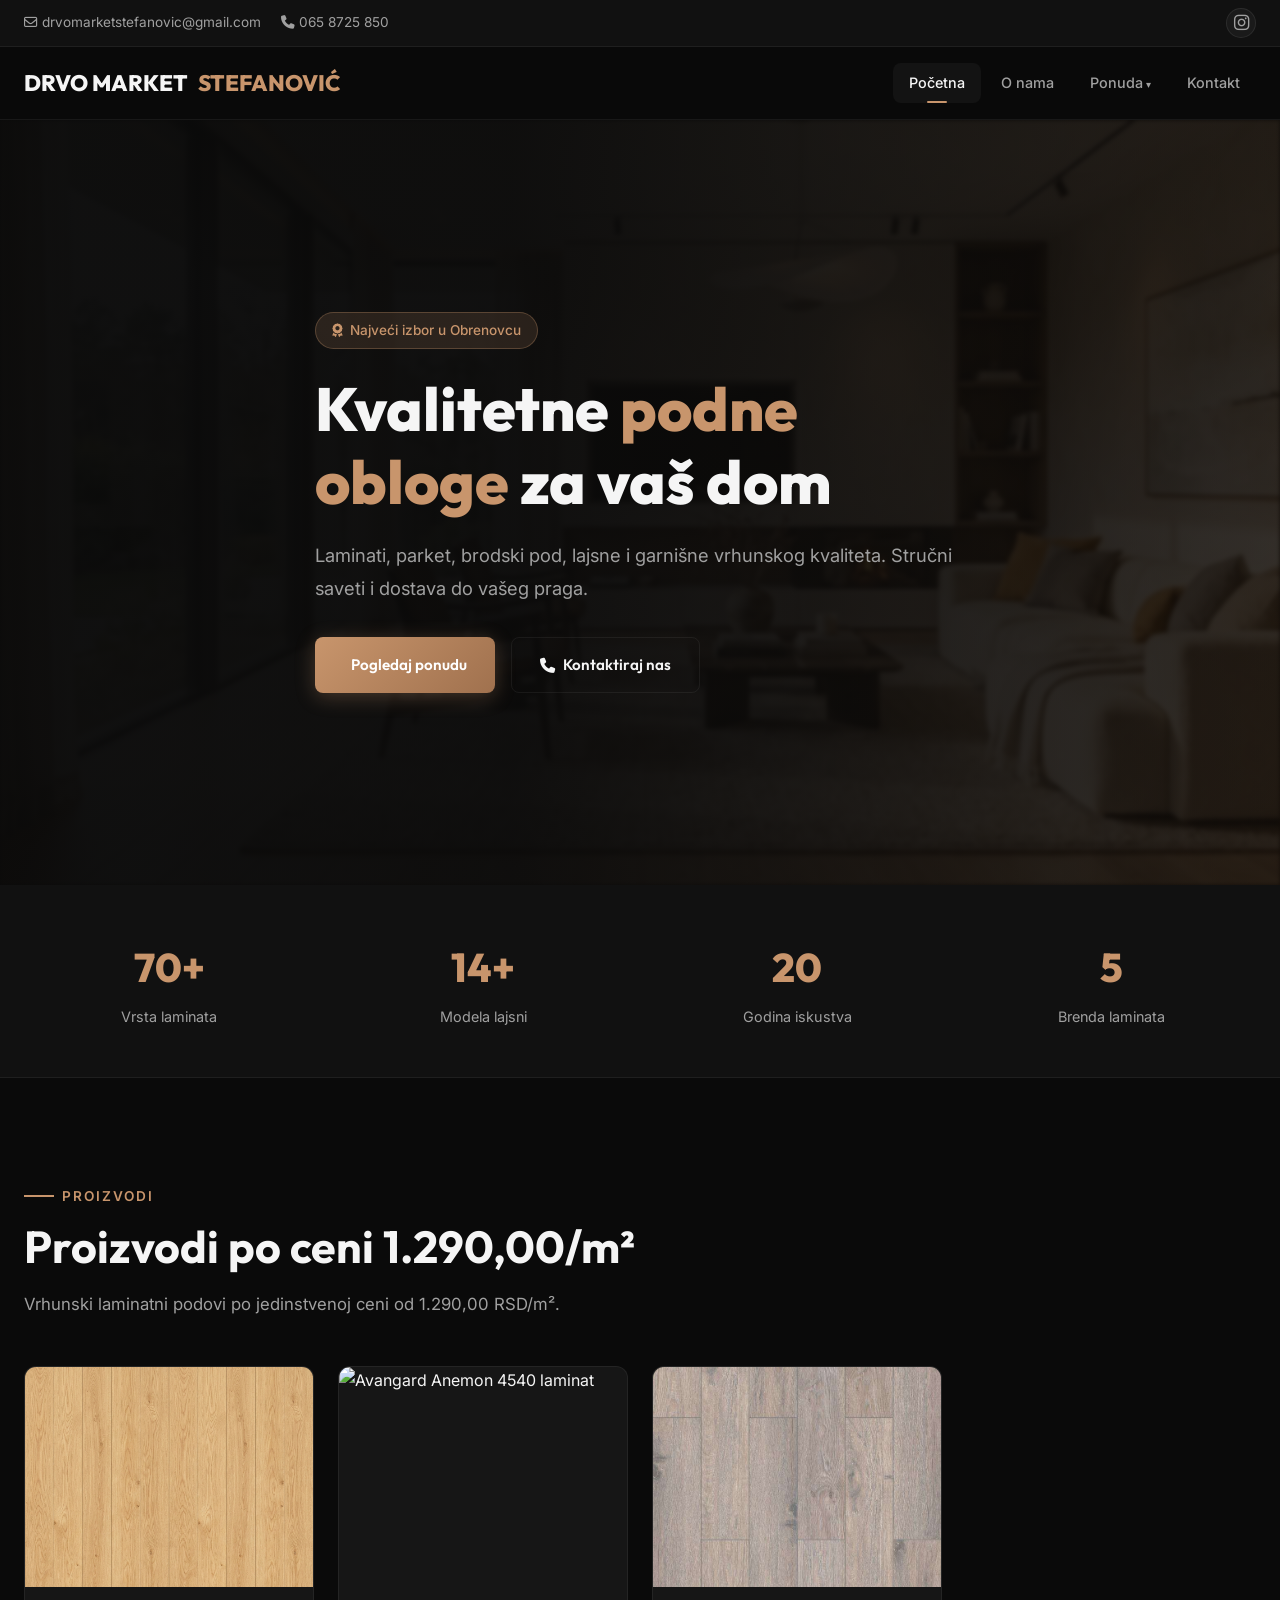
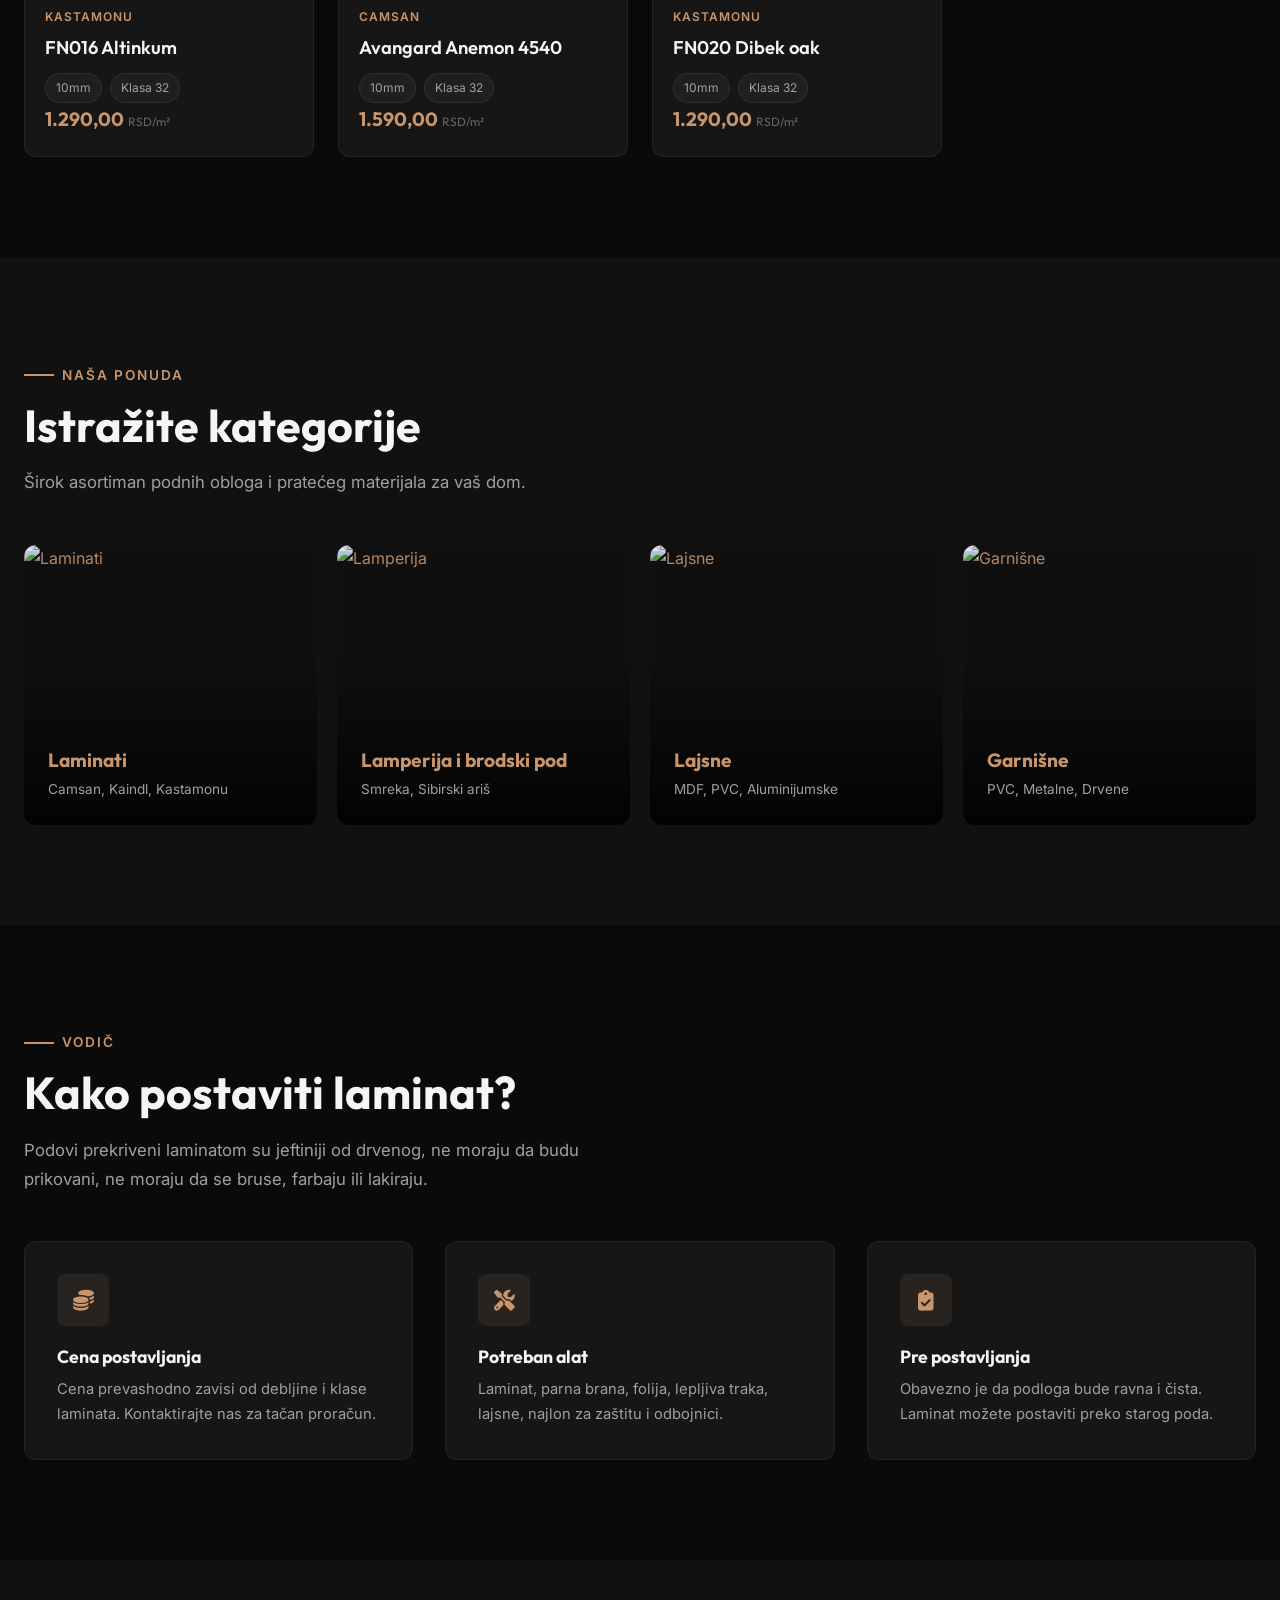
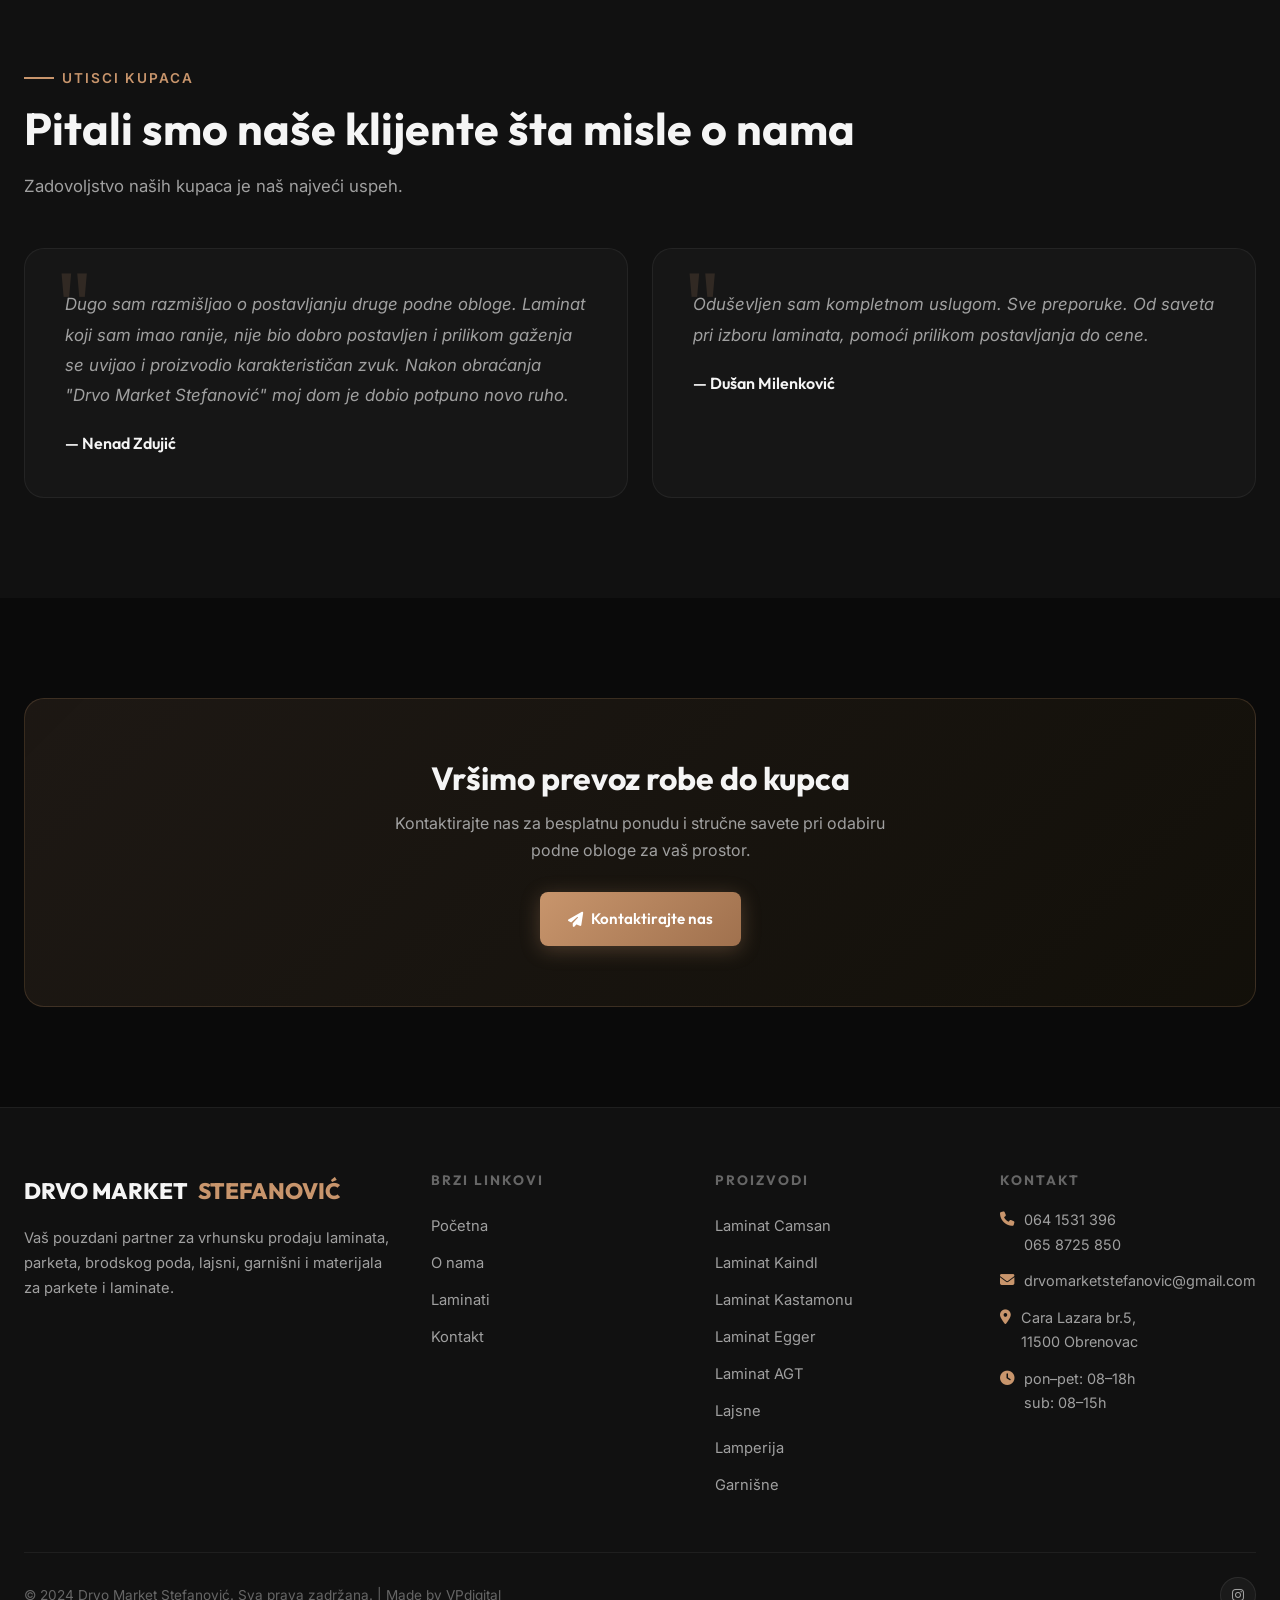
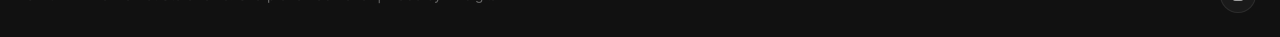
==== commit 68e3936c: "Add files via upload" ====
--- a/index.html
+++ b/index.html
@@ -136,17 +136,17 @@
         </div>
         <div class="product-card fade-up">
           <div class="product-card-img-wrap">
-            <img src="https://www.laminatobrenovac.co.rs/wp-content/uploads/2023/06/ABAGAN.jpg" alt="avangard Anemon 4540 laminat"
+            <img src="https://www.laminatobrenovac.co.rs/wp-content/uploads/2023/06/ABAGAN.jpg" alt="Avangard Anemon 4540 laminat"
               class="product-card-img" fetchpriority="high">
           </div>
           <div class="product-card-body">
             <div class="product-card-brand">Camsan</div>
-            <div class="product-card-name">avangard Anemon 4540</div>
+            <div class="product-card-name">Avangard Anemon 4540</div>
             <div class="product-card-specs">
               <span class="spec-tag">10mm</span>
               <span class="spec-tag">Klasa 32</span>
             </div>
-            <div class="product-card-price">1.290,00 <small>RSD/m²</small></div>
+            <div class="product-card-price">1.590,00 <small>RSD/m²</small></div>
           </div>
         </div>
         <div class="product-card fade-up">
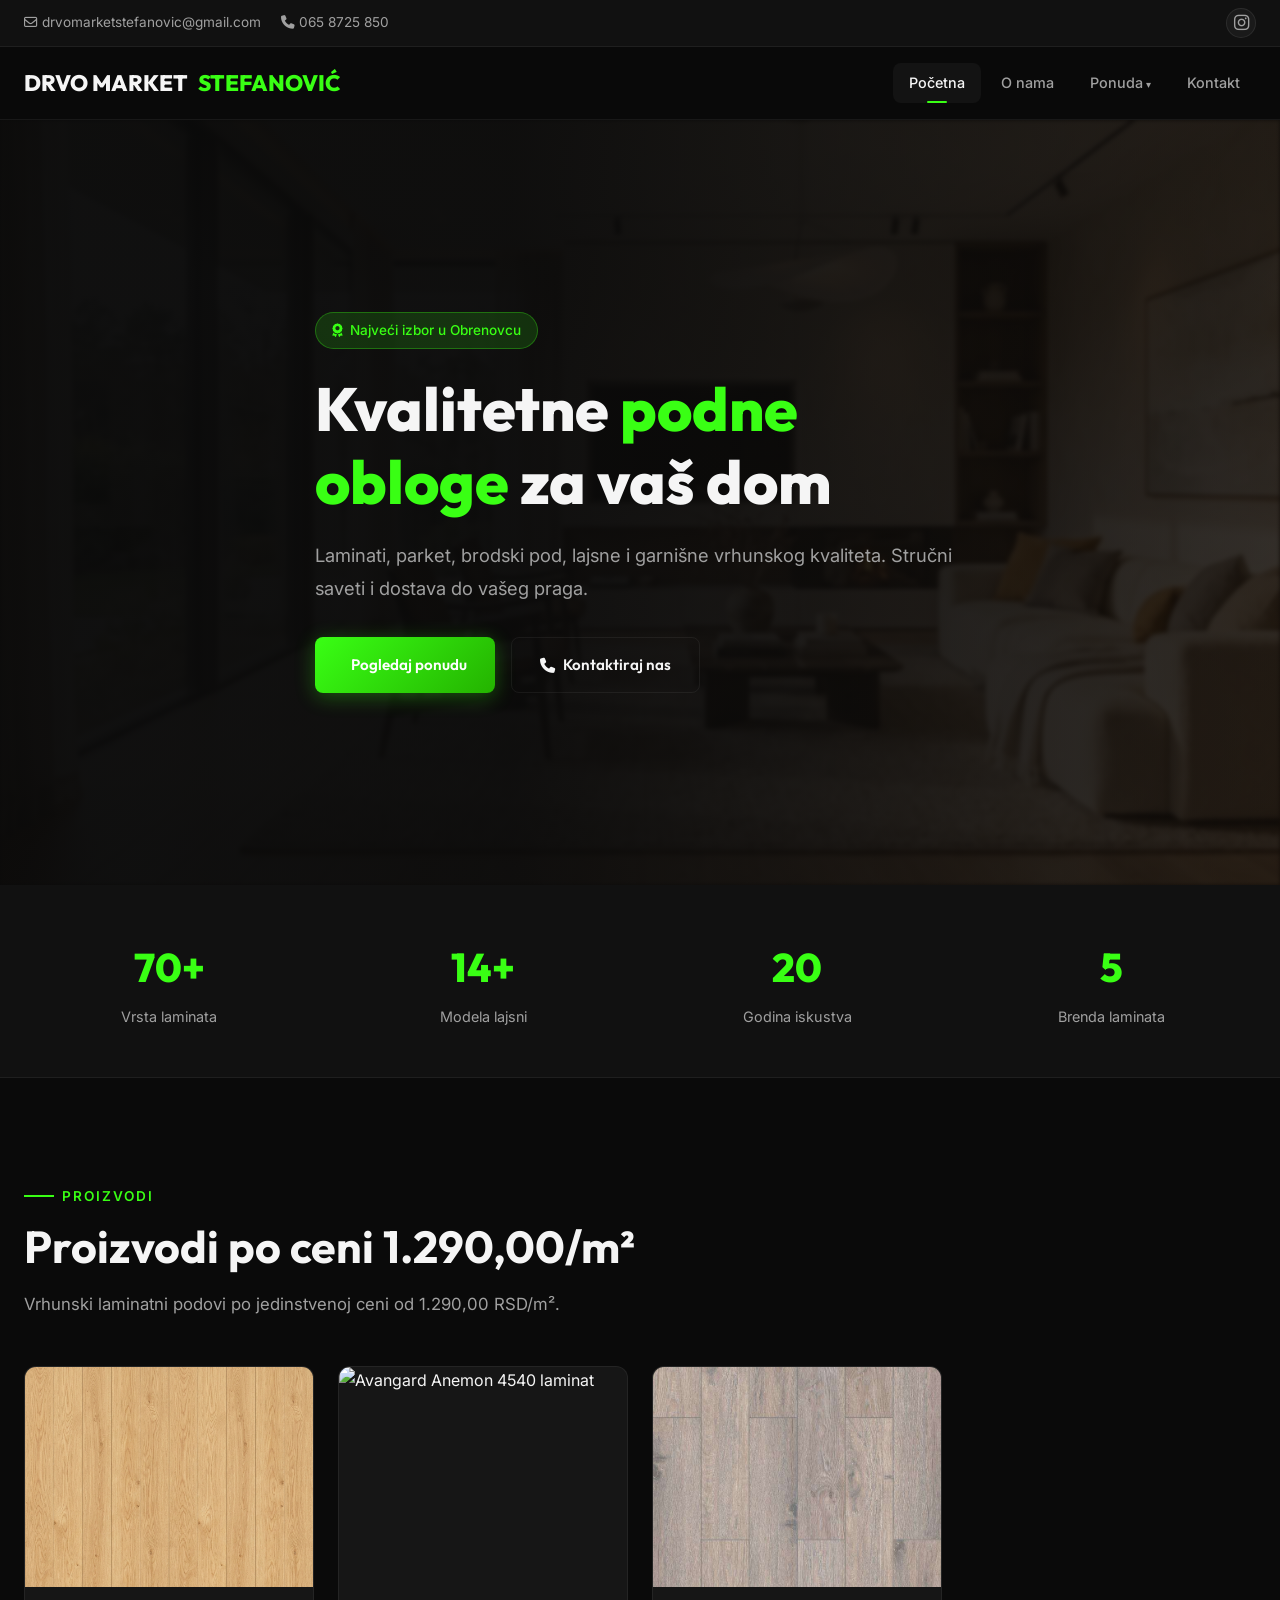
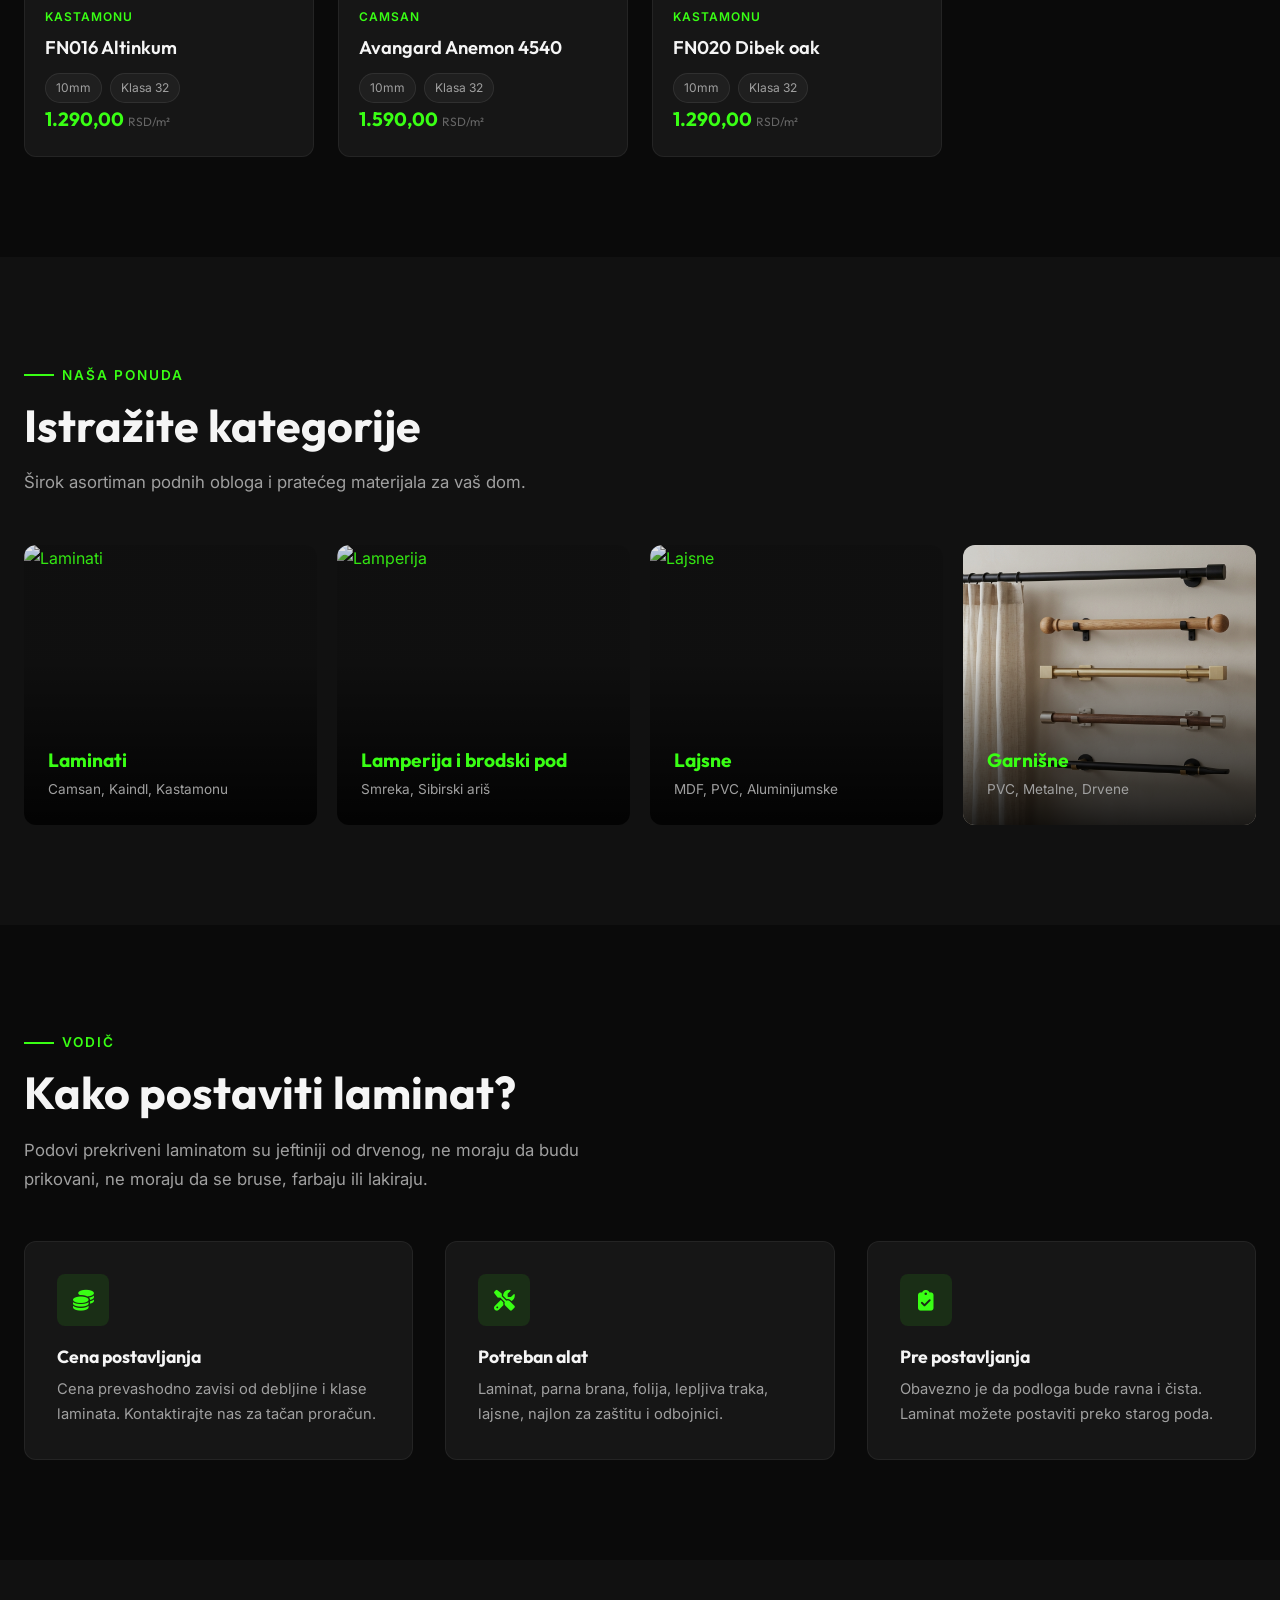
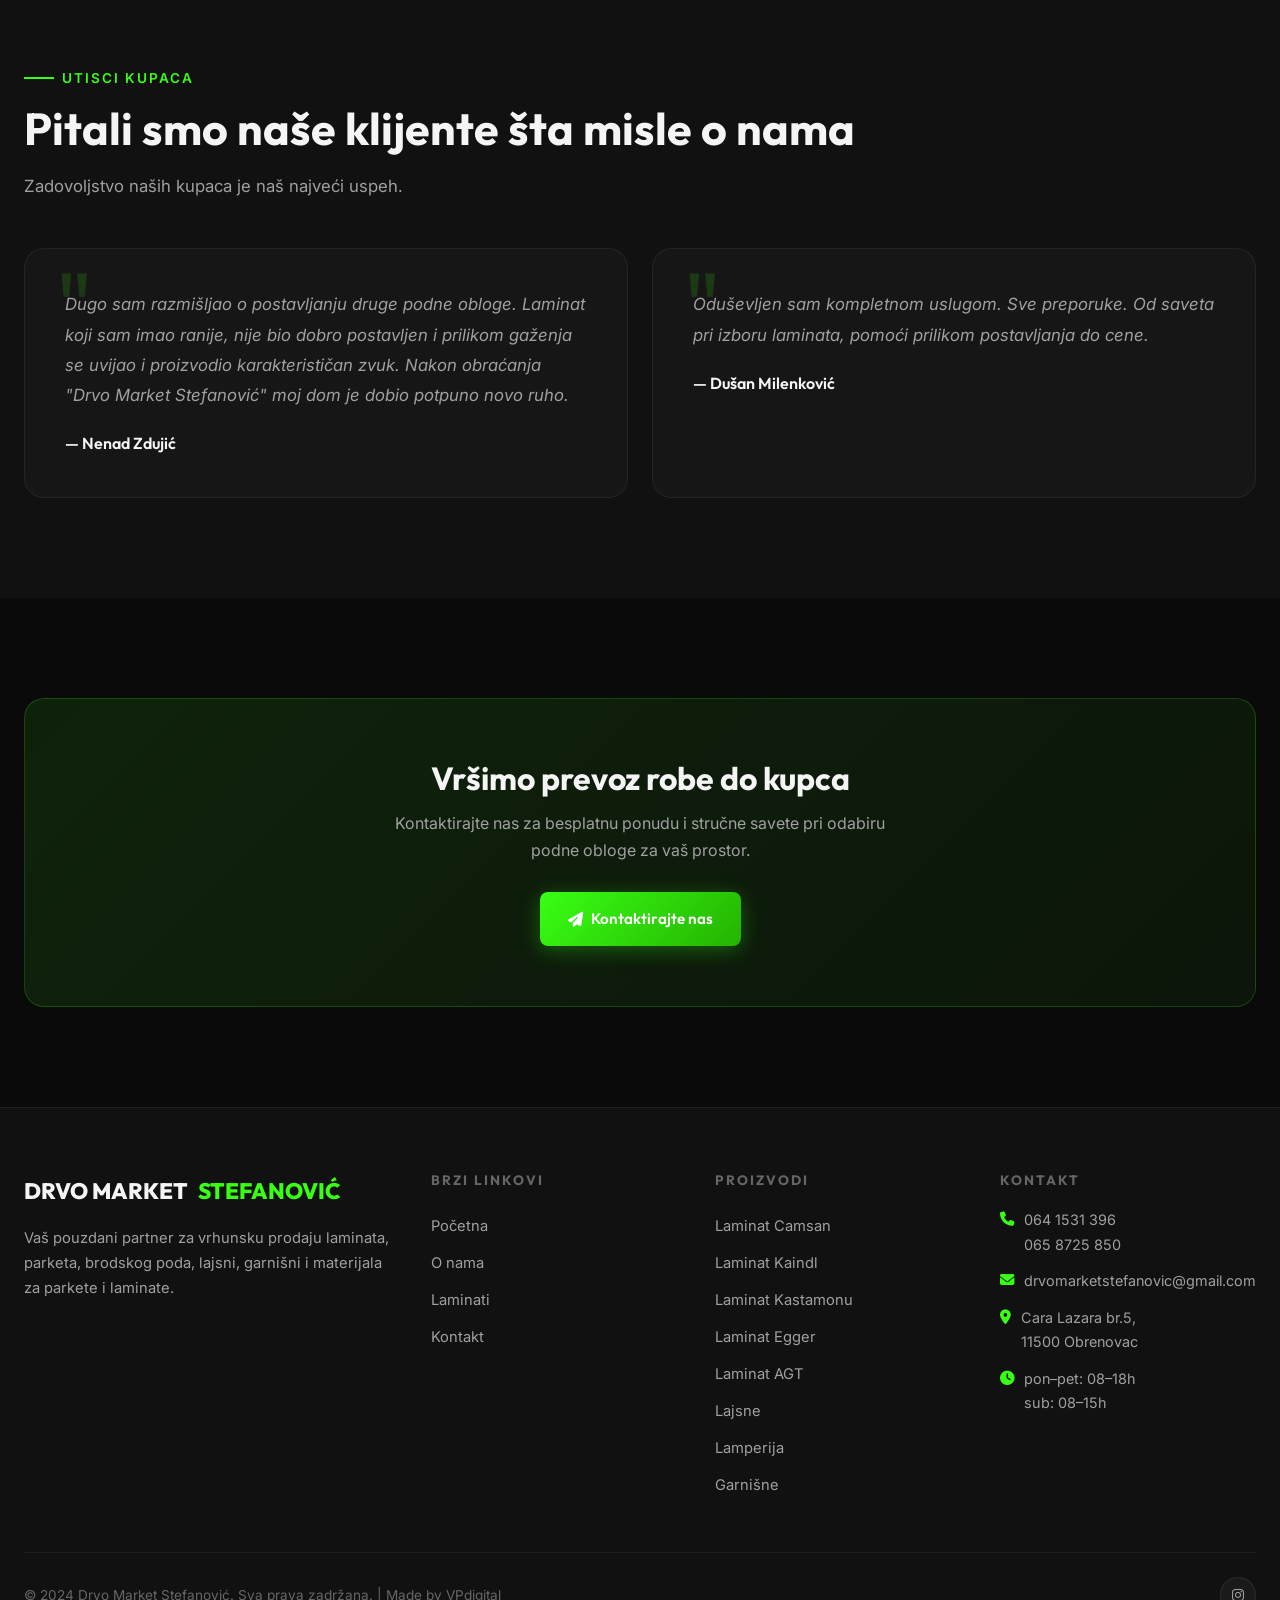
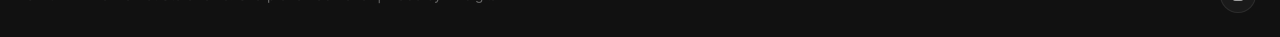
==== commit eb62b03a: "Add files via upload" ====
--- a/index.html
+++ b/index.html
@@ -198,7 +198,7 @@
           </div>
         </a>
         <a href="garnisne.html" class="category-card fade-up">
-          <img src="https://www.laminatobrenovac.co.rs/wp-content/uploads/2023/06/gloria.jpg" alt="Garnišne" loading="lazy">
+          <img src="assets/images/garnisne_generated.png" alt="Garnišne" loading="lazy">
           <div class="category-card-overlay">
             <h3>Garnišne</h3>
             <p>PVC, Metalne, Drvene</p>
--- a/style.css
+++ b/style.css
@@ -13,11 +13,11 @@
   --bg-card-hover: #1c1c1c;
   --bg-glass: rgba(255,255,255,0.04);
   --bg-glass-border: rgba(255,255,255,0.08);
-  --accent: #c8956c;
-  --accent-light: #d4a574;
-  --accent-dark: #a0714e;
-  --gold: #b8860b;
-  --gold-light: #d4a843;
+  --accent: #39ff14;
+  --accent-light: #66ff4d;
+  --accent-dark: #24b300;
+  --gold: #39ff14;
+  --gold-light: #66ff4d;
   --text-primary: #f5f5f5;
   --text-secondary: #a0a0a0;
   --text-muted: #666;
@@ -186,8 +186,8 @@
   display: inline-flex;
   align-items: center;
   gap: 8px;
-  background: rgba(200,149,108,0.15);
-  border: 1px solid rgba(200,149,108,0.3);
+  background: rgba(57,255,20,0.15);
+  border: 1px solid rgba(57,255,20,0.3);
   color: var(--accent);
   padding: 6px 16px;
   border-radius: 50px;
@@ -218,9 +218,9 @@
 .btn-primary {
   background: linear-gradient(135deg, var(--accent), var(--accent-dark));
   color: #fff;
-  box-shadow: 0 4px 20px rgba(200,149,108,0.3);
-}
-.btn-primary:hover { transform: translateY(-2px); box-shadow: 0 8px 30px rgba(200,149,108,0.4); color: #fff; }
+  box-shadow: 0 4px 20px rgba(57,255,20,0.3);
+}
+.btn-primary:hover { transform: translateY(-2px); box-shadow: 0 8px 30px rgba(57,255,20,0.4); color: #fff; }
 .btn-outline {
   background: transparent;
   color: var(--text-primary);
@@ -263,7 +263,7 @@
   flex-direction: column;
   height: 100%;
 }
-.product-card:hover { transform: translateY(-6px); border-color: rgba(200,149,108,0.3); box-shadow: 0 12px 40px rgba(0,0,0,0.4); }
+.product-card:hover { transform: translateY(-6px); border-color: rgba(57,255,20,0.3); box-shadow: 0 12px 40px rgba(0,0,0,0.4); }
 .product-card-img {
   width: 100%;
   height: 220px;
@@ -278,11 +278,11 @@
   align-items: center;
   justify-content: center;
   background: linear-gradient(135deg, #1a1a2e 0%, #2a2a3e 50%, #1e1e30 100%);
-  border-bottom: 1px solid rgba(200,149,108,0.2);
+  border-bottom: 1px solid rgba(57,255,20,0.2);
 }
 .product-card-no-img i {
   font-size: 2.8rem;
-  color: rgba(200,149,108,0.6);
+  color: rgba(57,255,20,0.6);
 }
 .product-card-badge {
   position: absolute;
@@ -374,12 +374,12 @@
   padding: 32px;
   transition: var(--transition);
 }
-.info-card:hover { border-color: rgba(200,149,108,0.2); }
+.info-card:hover { border-color: rgba(57,255,20,0.2); }
 .info-card-icon {
   width: 52px;
   height: 52px;
   border-radius: var(--radius-sm);
-  background: rgba(200,149,108,0.1);
+  background: rgba(57,255,20,0.1);
   color: var(--accent);
   display: flex;
   align-items: center;
@@ -537,13 +537,13 @@
   transition: var(--transition);
   outline: none;
 }
-.form-group input:focus, .form-group textarea:focus { border-color: var(--accent); box-shadow: 0 0 0 3px rgba(200,149,108,0.1); }
+.form-group input:focus, .form-group textarea:focus { border-color: var(--accent); box-shadow: 0 0 0 3px rgba(57,255,20,0.1); }
 .form-group textarea { min-height: 150px; resize: vertical; }
 
 /* --- CTA Banner --- */
 .cta-banner {
-  background: linear-gradient(135deg, rgba(200,149,108,0.1), rgba(184,134,11,0.05));
-  border: 1px solid rgba(200,149,108,0.2);
+  background: linear-gradient(135deg, rgba(57,255,20,0.1), rgba(57,255,20,0.05));
+  border: 1px solid rgba(57,255,20,0.2);
   border-radius: var(--radius-lg);
   padding: 60px;
   text-align: center;
@@ -579,7 +579,7 @@
   display: flex;
   align-items: center;
   justify-content: center;
-  box-shadow: 0 4px 20px rgba(200,149,108,0.3);
+  box-shadow: 0 4px 20px rgba(57,255,20,0.3);
 }
 .back-to-top.visible { opacity: 1; visibility: visible; }
 .back-to-top:hover { transform: translateY(-3px); }
@@ -607,3 +607,4 @@
   .stats-bar { grid-template-columns: 1fr; }
   .hero-actions { flex-direction: column; }
 }
+
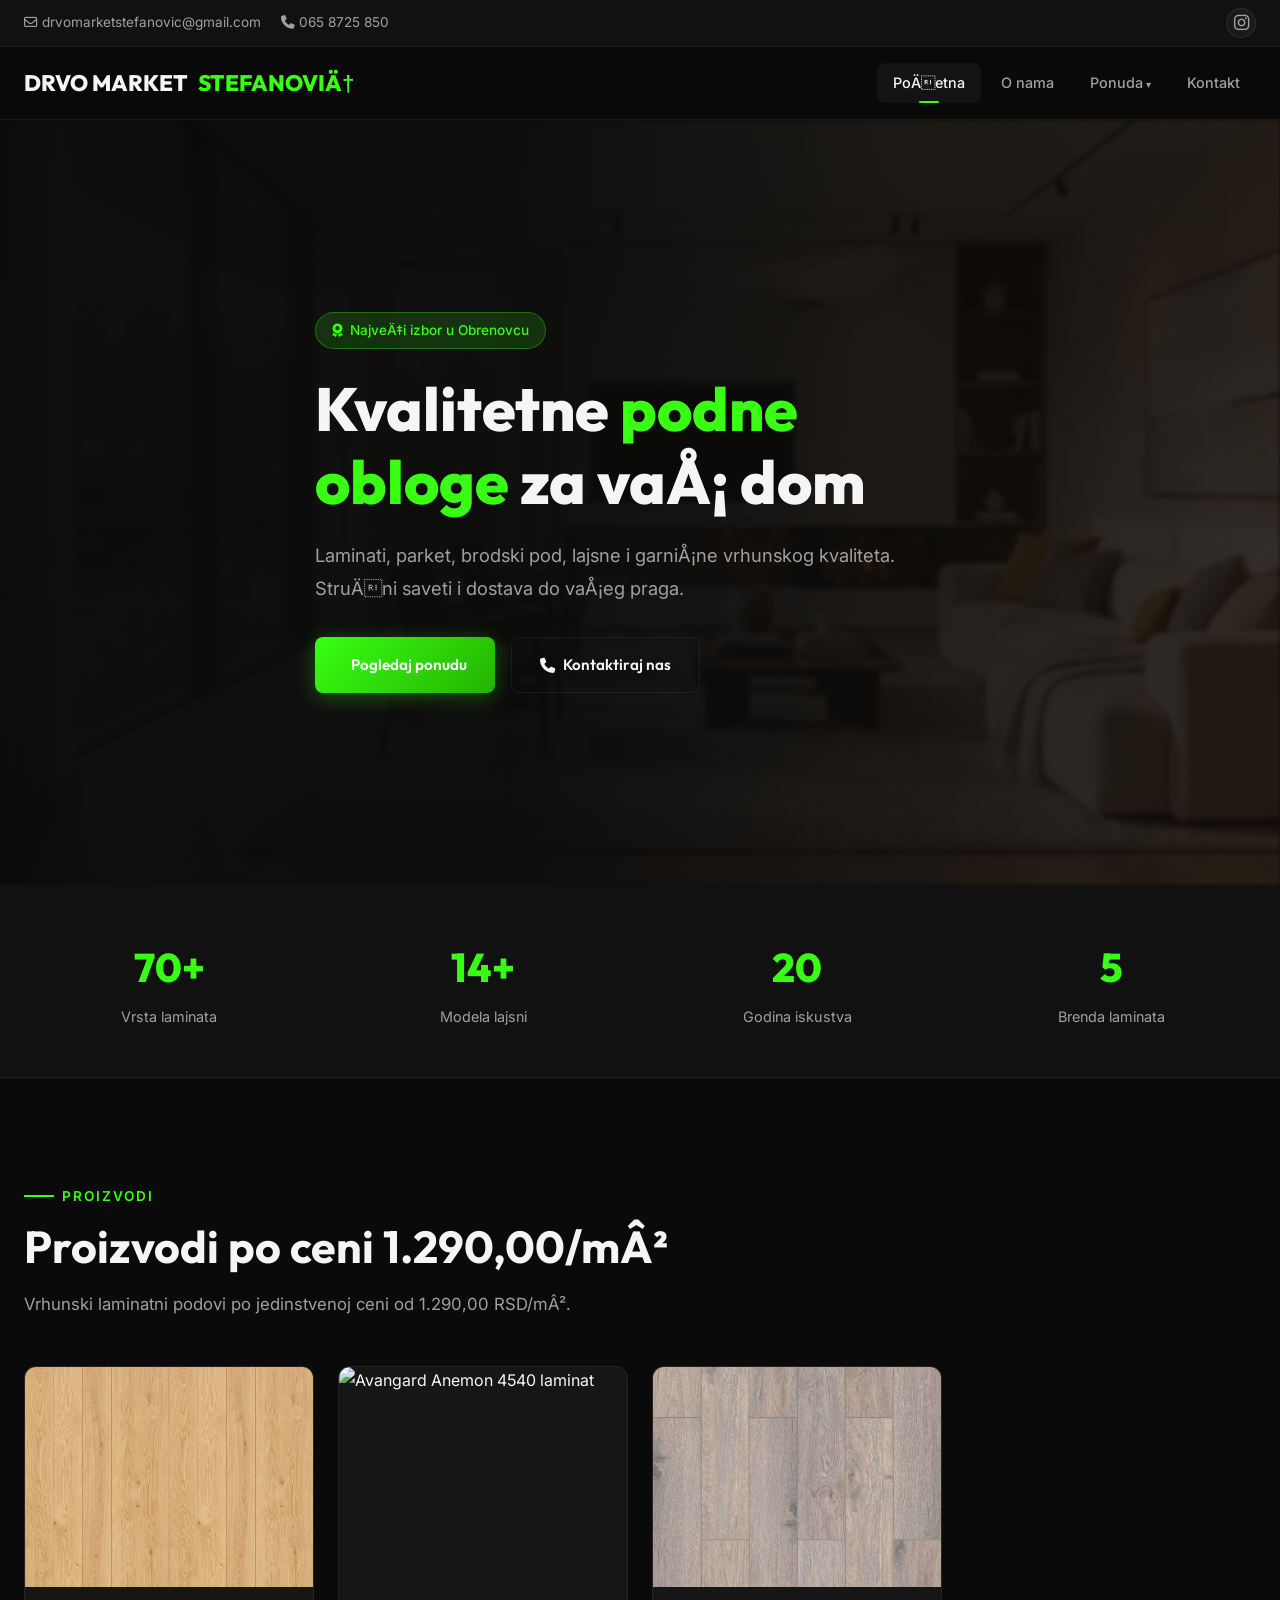
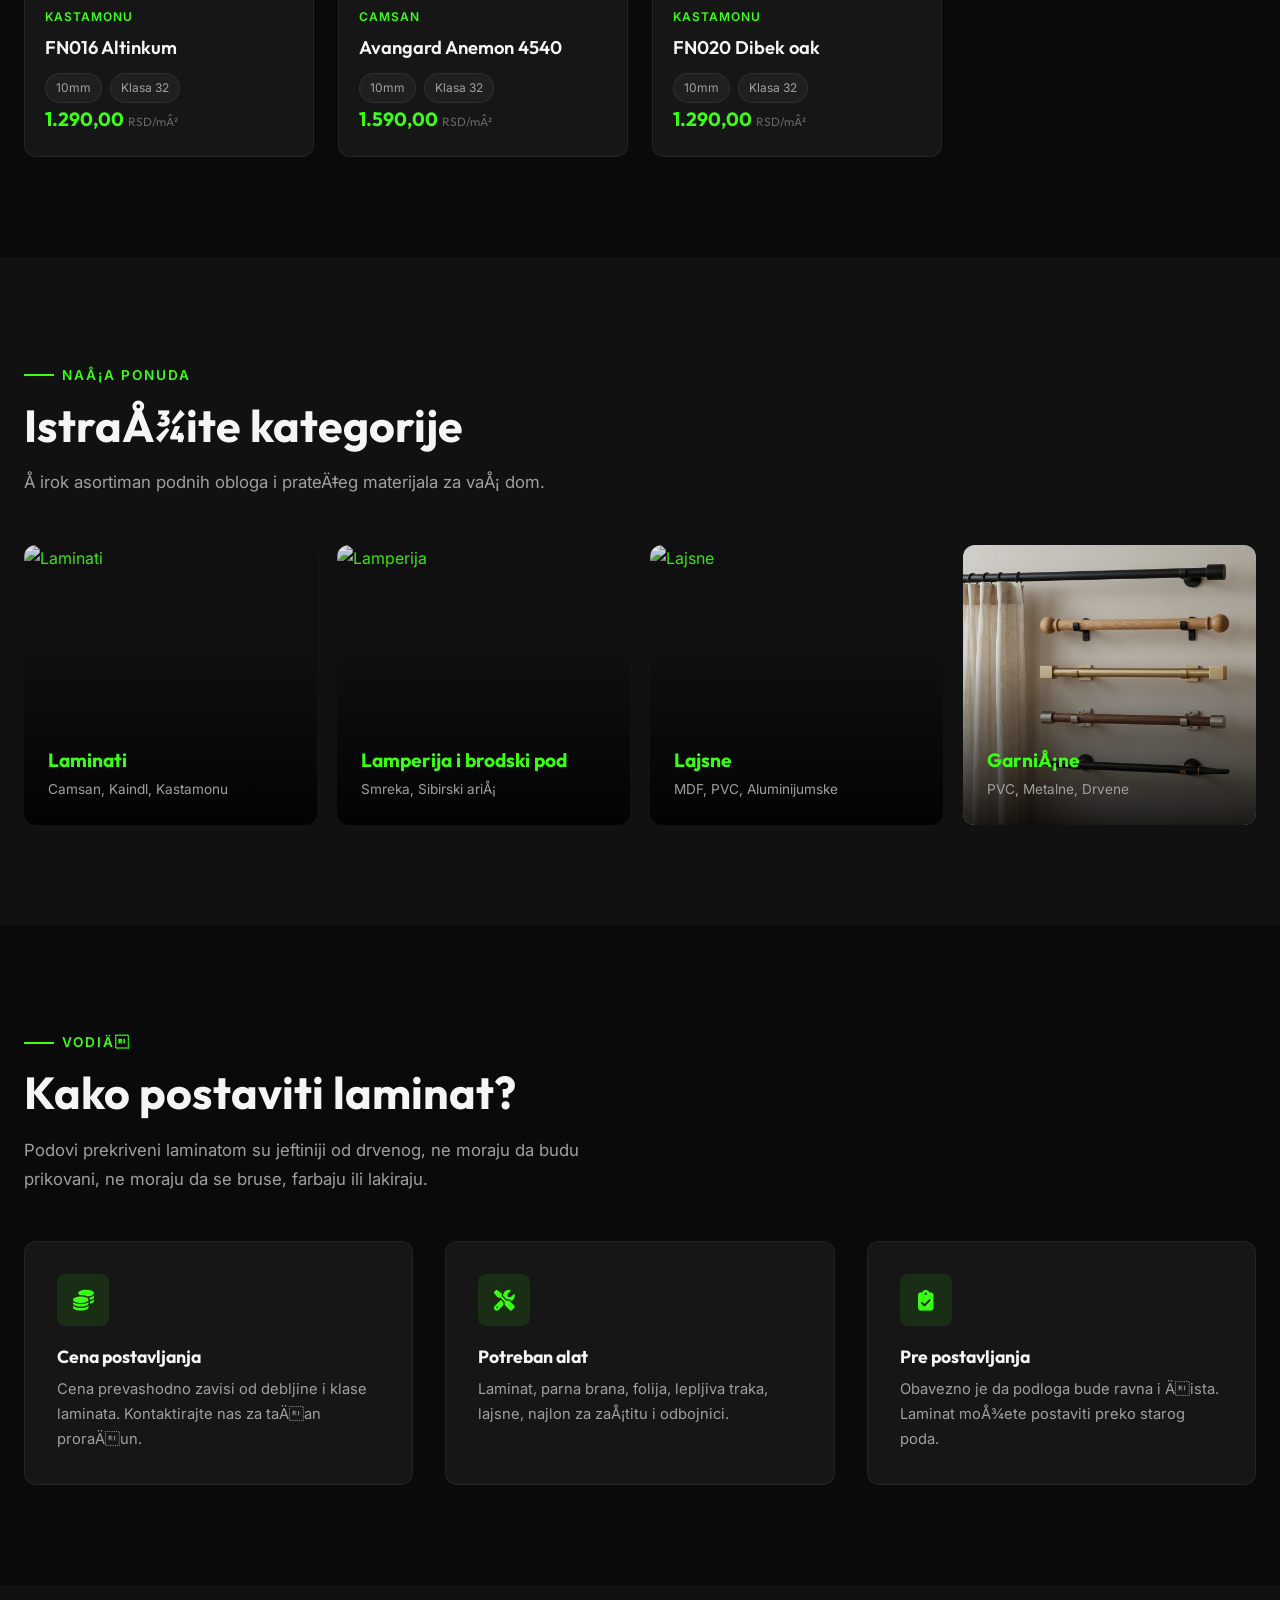
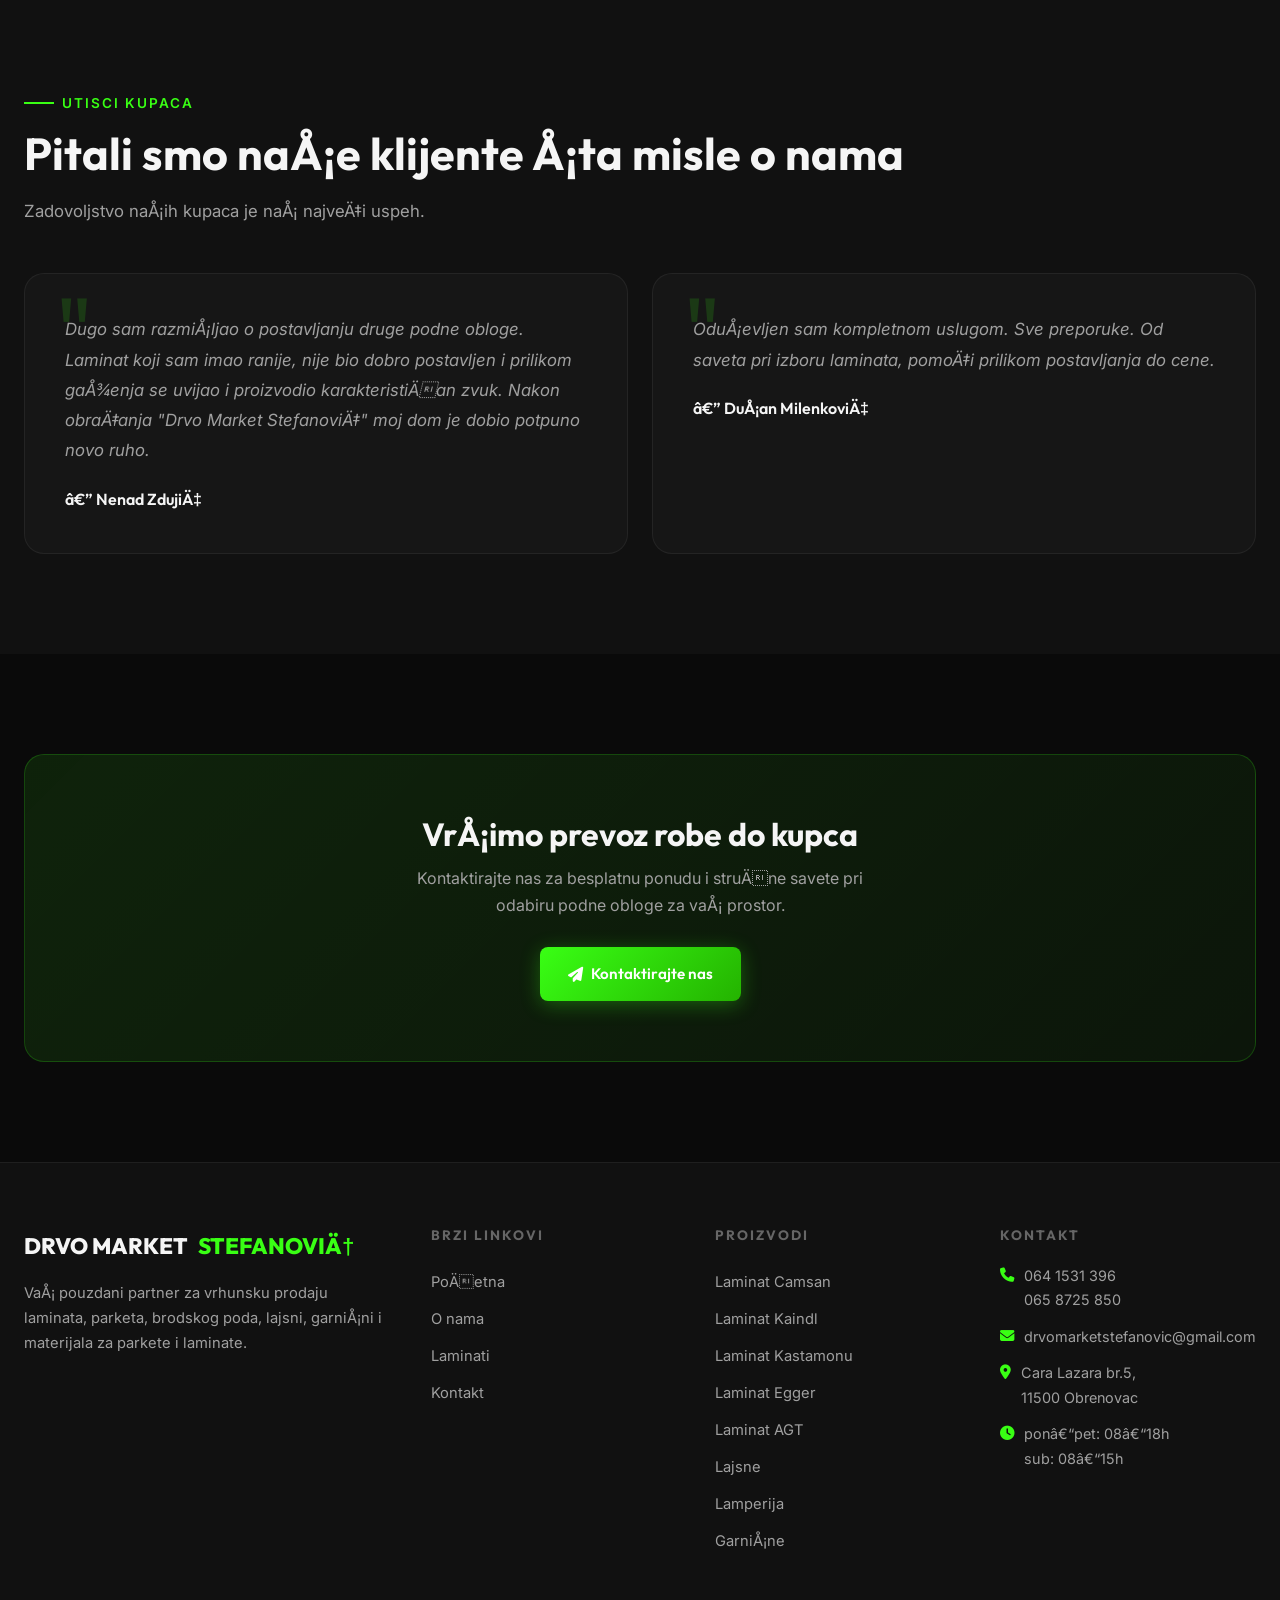
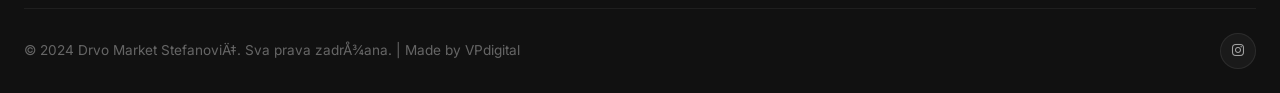
==== commit 36d00437: "Add files via upload" ====
--- a/index.html
+++ b/index.html
@@ -1,14 +1,16 @@
-<!DOCTYPE html>
+﻿<!DOCTYPE html>
 <html lang="sr">
 
 <head>
   <meta charset="UTF-8">
   <meta name="viewport" content="width=device-width, initial-scale=1.0">
-  <title>Drvo Market Stefanović | Najveći izbor laminata u Obrenovcu</title>
+  <title>Drvo Market StefanoviÄ‡ | NajveÄ‡i izbor laminata u Obrenovcu</title>
   <meta name="description"
-    content="Drvo Market Stefanović — Vaš pouzdani partner za laminat, parket, brodski pod, lajsne, garnišne i materijal. Najveći izbor u Obrenovcu.">
+    content="Drvo Market StefanoviÄ‡ â€” VaÅ¡ pouzdani partner za laminat, parket, brodski pod, lajsne, garniÅ¡ne i materijal. NajveÄ‡i izbor u Obrenovcu.">
   <link rel="stylesheet" href="style.css">
   <link rel="stylesheet" href="https://cdnjs.cloudflare.com/ajax/libs/font-awesome/6.5.1/css/all.min.css">
+
+  <meta name="keywords" content="laminat obrenovac, Laminat Obrenovac, Drvomarket Stefanovic, drvo market stefanovic, laminati, podne obloge">
 </head>
 
 <body>
@@ -32,9 +34,9 @@
   <header class="header" id="header">
     <div class="container">
       <nav class="nav">
-        <a href="index.html" class="logo">DRVO MARKET <span>STEFANOVIĆ</span></a>
+        <a href="index.html" class="logo">DRVO MARKET <span>STEFANOVIÄ†</span></a>
         <div class="nav-links">
-          <a href="index.html" class="active">Početna</a>
+          <a href="index.html" class="active">PoÄetna</a>
           <a href="o-nama.html">O nama</a>
           <div class="nav-dropdown">
             <a href="ponuda.html">Ponuda</a>
@@ -45,7 +47,7 @@
               <a href="egger.html">Laminat Egger</a><a href="agt.html">Laminat AGT</a>
               <a href="lajsne.html">Lajsne</a>
               <a href="lamperija.html">Lamperija i brodski pod</a>
-              <a href="garnisne.html">Garnišne</a>
+              <a href="garnisne.html">GarniÅ¡ne</a>
             </div>
           </div>
           <a href="kontakt.html">Kontakt</a>
@@ -58,7 +60,7 @@
   <!-- Mobile Overlay -->
   <div class="mobile-overlay">
     <button class="mobile-close" aria-label="Close"><i class="fa-solid fa-xmark"></i></button>
-    <a href="index.html">Početna</a>
+    <a href="index.html">PoÄetna</a>
     <a href="o-nama.html">O nama</a>
     <a href="laminati.html">Laminat Camsan</a>
     <a href="kaindl.html">Laminat Kaindl</a>
@@ -66,7 +68,7 @@
     <a href="egger.html">Laminat Egger</a><a href="agt.html">Laminat AGT</a>
     <a href="lajsne.html">Lajsne</a>
     <a href="lamperija.html">Lamperija i brodski pod</a>
-    <a href="garnisne.html">Garnišne</a>
+    <a href="garnisne.html">GarniÅ¡ne</a>
     <a href="kontakt.html">Kontakt</a>
   </div>
 
@@ -76,9 +78,9 @@
     <div class="hero-overlay"></div>
     <div class="container">
       <div class="hero-content">
-        <div class="hero-badge"><i class="fa-solid fa-award"></i> Najveći izbor u Obrenovcu</div>
-        <h1>Kvalitetne <span class="highlight">podne obloge</span> za vaš dom</h1>
-        <p>Laminati, parket, brodski pod, lajsne i garnišne vrhunskog kvaliteta. Stručni saveti i dostava do vašeg
+        <div class="hero-badge"><i class="fa-solid fa-award"></i> NajveÄ‡i izbor u Obrenovcu</div>
+        <h1>Kvalitetne <span class="highlight">podne obloge</span> za vaÅ¡ dom</h1>
+        <p>Laminati, parket, brodski pod, lajsne i garniÅ¡ne vrhunskog kvaliteta. StruÄni saveti i dostava do vaÅ¡eg
           praga.</p>
         <div class="hero-actions">
           <a href="laminati.html" class="btn btn-primary"><i class="fa-solid fa-grid-2"></i> Pogledaj ponudu</a>
@@ -116,8 +118,8 @@
   <section class="section">
     <div class="container">
       <div class="section-label">Proizvodi</div>
-      <h2 class="section-title fade-up">Proizvodi po ceni 1.290,00/m²</h2>
-      <p class="section-subtitle fade-up">Vrhunski laminatni podovi po jedinstvenoj ceni od 1.290,00 RSD/m².</p>
+      <h2 class="section-title fade-up">Proizvodi po ceni 1.290,00/mÂ²</h2>
+      <p class="section-subtitle fade-up">Vrhunski laminatni podovi po jedinstvenoj ceni od 1.290,00 RSD/mÂ².</p>
       <div class="product-grid">
         <div class="product-card fade-up">
           <div class="product-card-img-wrap">
@@ -131,7 +133,7 @@
               <span class="spec-tag">10mm</span>
               <span class="spec-tag">Klasa 32</span>
             </div>
-            <div class="product-card-price">1.290,00 <small>RSD/m²</small></div>
+            <div class="product-card-price">1.290,00 <small>RSD/mÂ²</small></div>
           </div>
         </div>
         <div class="product-card fade-up">
@@ -146,7 +148,7 @@
               <span class="spec-tag">10mm</span>
               <span class="spec-tag">Klasa 32</span>
             </div>
-            <div class="product-card-price">1.590,00 <small>RSD/m²</small></div>
+            <div class="product-card-price">1.590,00 <small>RSD/mÂ²</small></div>
           </div>
         </div>
         <div class="product-card fade-up">
@@ -161,7 +163,7 @@
               <span class="spec-tag">10mm</span>
               <span class="spec-tag">Klasa 32</span>
             </div>
-            <div class="product-card-price">1.290,00 <small>RSD/m²</small></div>
+            <div class="product-card-price">1.290,00 <small>RSD/mÂ²</small></div>
           </div>
         </div>
       </div>
@@ -171,9 +173,9 @@
   <!-- Kategorije -->
   <section class="section" style="background: var(--bg-secondary);">
     <div class="container">
-      <div class="section-label">Naša ponuda</div>
-      <h2 class="section-title fade-up">Istražite kategorije</h2>
-      <p class="section-subtitle fade-up">Širok asortiman podnih obloga i pratećeg materijala za vaš dom.</p>
+      <div class="section-label">NaÅ¡a ponuda</div>
+      <h2 class="section-title fade-up">IstraÅ¾ite kategorije</h2>
+      <p class="section-subtitle fade-up">Å irok asortiman podnih obloga i prateÄ‡eg materijala za vaÅ¡ dom.</p>
       <div class="category-grid">
         <a href="laminati.html" class="category-card fade-up">
           <img src="https://www.laminatobrenovac.co.rs/wp-content/uploads/2023/06/PLATINUM.jpg" alt="Laminati" loading="lazy">
@@ -187,7 +189,7 @@
             alt="Lamperija" loading="lazy">
           <div class="category-card-overlay">
             <h3>Lamperija i brodski pod</h3>
-            <p>Smreka, Sibirski ariš</p>
+            <p>Smreka, Sibirski ariÅ¡</p>
           </div>
         </a>
         <a href="lajsne.html" class="category-card fade-up">
@@ -198,9 +200,9 @@
           </div>
         </a>
         <a href="garnisne.html" class="category-card fade-up">
-          <img src="assets/images/garnisne_generated.png" alt="Garnišne" loading="lazy">
+          <img src="assets/images/garnisne_generated.png" alt="GarniÅ¡ne" loading="lazy">
           <div class="category-card-overlay">
-            <h3>Garnišne</h3>
+            <h3>GarniÅ¡ne</h3>
             <p>PVC, Metalne, Drvene</p>
           </div>
         </a>
@@ -211,7 +213,7 @@
   <!-- Kako postaviti laminat -->
   <section class="section">
     <div class="container">
-      <div class="section-label">Vodič</div>
+      <div class="section-label">VodiÄ</div>
       <h2 class="section-title fade-up">Kako postaviti laminat?</h2>
       <p class="section-subtitle fade-up">Podovi prekriveni laminatom su jeftiniji od drvenog, ne moraju da budu
         prikovani, ne moraju da se bruse, farbaju ili lakiraju.</p>
@@ -219,17 +221,17 @@
         <div class="info-card fade-up">
           <div class="info-card-icon"><i class="fa-solid fa-coins"></i></div>
           <h3>Cena postavljanja</h3>
-          <p>Cena prevashodno zavisi od debljine i klase laminata. Kontaktirajte nas za tačan proračun.</p>
+          <p>Cena prevashodno zavisi od debljine i klase laminata. Kontaktirajte nas za taÄan proraÄun.</p>
         </div>
         <div class="info-card fade-up">
           <div class="info-card-icon"><i class="fa-solid fa-screwdriver-wrench"></i></div>
           <h3>Potreban alat</h3>
-          <p>Laminat, parna brana, folija, lepljiva traka, lajsne, najlon za zaštitu i odbojnici.</p>
+          <p>Laminat, parna brana, folija, lepljiva traka, lajsne, najlon za zaÅ¡titu i odbojnici.</p>
         </div>
         <div class="info-card fade-up">
           <div class="info-card-icon"><i class="fa-solid fa-clipboard-check"></i></div>
           <h3>Pre postavljanja</h3>
-          <p>Obavezno je da podloga bude ravna i čista. Laminat možete postaviti preko starog poda.</p>
+          <p>Obavezno je da podloga bude ravna i Äista. Laminat moÅ¾ete postaviti preko starog poda.</p>
         </div>
       </div>
     </div>
@@ -239,19 +241,19 @@
   <section class="section" style="background: var(--bg-secondary);">
     <div class="container">
       <div class="section-label">Utisci kupaca</div>
-      <h2 class="section-title fade-up">Pitali smo naše klijente šta misle o nama</h2>
-      <p class="section-subtitle fade-up">Zadovoljstvo naših kupaca je naš najveći uspeh.</p>
+      <h2 class="section-title fade-up">Pitali smo naÅ¡e klijente Å¡ta misle o nama</h2>
+      <p class="section-subtitle fade-up">Zadovoljstvo naÅ¡ih kupaca je naÅ¡ najveÄ‡i uspeh.</p>
       <div class="testimonials-grid">
         <div class="testimonial-card fade-up">
-          <p>Dugo sam razmišljao o postavljanju druge podne obloge. Laminat koji sam imao ranije, nije bio dobro
-            postavljen i prilikom gaženja se uvijao i proizvodio karakterističan zvuk. Nakon obraćanja "Drvo Market
-            Stefanović" moj dom je dobio potpuno novo ruho.</p>
-          <div class="testimonial-author">— Nenad Zdujić</div>
+          <p>Dugo sam razmiÅ¡ljao o postavljanju druge podne obloge. Laminat koji sam imao ranije, nije bio dobro
+            postavljen i prilikom gaÅ¾enja se uvijao i proizvodio karakteristiÄan zvuk. Nakon obraÄ‡anja "Drvo Market
+            StefanoviÄ‡" moj dom je dobio potpuno novo ruho.</p>
+          <div class="testimonial-author">â€” Nenad ZdujiÄ‡</div>
         </div>
         <div class="testimonial-card fade-up">
-          <p>Oduševljen sam kompletnom uslugom. Sve preporuke. Od saveta pri izboru laminata, pomoći prilikom
+          <p>OduÅ¡evljen sam kompletnom uslugom. Sve preporuke. Od saveta pri izboru laminata, pomoÄ‡i prilikom
             postavljanja do cene.</p>
-          <div class="testimonial-author">— Dušan Milenković</div>
+          <div class="testimonial-author">â€” DuÅ¡an MilenkoviÄ‡</div>
         </div>
       </div>
     </div>
@@ -261,8 +263,8 @@
   <section class="section">
     <div class="container">
       <div class="cta-banner fade-up">
-        <h2>Vršimo prevoz robe do kupca</h2>
-        <p>Kontaktirajte nas za besplatnu ponudu i stručne savete pri odabiru podne obloge za vaš prostor.</p>
+        <h2>VrÅ¡imo prevoz robe do kupca</h2>
+        <p>Kontaktirajte nas za besplatnu ponudu i struÄne savete pri odabiru podne obloge za vaÅ¡ prostor.</p>
         <a href="kontakt.html" class="btn btn-primary"><i class="fa-solid fa-paper-plane"></i> Kontaktirajte nas</a>
       </div>
     </div>
@@ -273,14 +275,14 @@
     <div class="container">
       <div class="footer-grid">
         <div class="footer-brand">
-          <div class="logo">DRVO MARKET <span>STEFANOVIĆ</span></div>
-          <p>Vaš pouzdani partner za vrhunsku prodaju laminata, parketa, brodskog poda, lajsni, garnišni i materijala za
+          <div class="logo">DRVO MARKET <span>STEFANOVIÄ†</span></div>
+          <p>VaÅ¡ pouzdani partner za vrhunsku prodaju laminata, parketa, brodskog poda, lajsni, garniÅ¡ni i materijala za
             parkete i laminate.</p>
         </div>
         <div>
           <h4>Brzi linkovi</h4>
           <div class="footer-links">
-            <a href="index.html">Početna</a>
+            <a href="index.html">PoÄetna</a>
             <a href="o-nama.html">O nama</a>
             <a href="laminati.html">Laminati</a>
             <a href="kontakt.html">Kontakt</a>
@@ -295,7 +297,7 @@
             <a href="egger.html">Laminat Egger</a><a href="agt.html">Laminat AGT</a>
             <a href="lajsne.html">Lajsne</a>
             <a href="lamperija.html">Lamperija</a>
-            <a href="garnisne.html">Garnišne</a>
+            <a href="garnisne.html">GarniÅ¡ne</a>
           </div>
         </div>
         <div>
@@ -306,12 +308,12 @@
               class="fa-solid fa-envelope"></i><span>drvomarketstefanovic@gmail.com</span></div>
           <div class="footer-contact-item"><i class="fa-solid fa-location-dot"></i><span>Cara Lazara br.5,<br>11500
               Obrenovac</span></div>
-          <div class="footer-contact-item"><i class="fa-solid fa-clock"></i><span>pon–pet: 08–18h<br>sub: 08–15h</span>
+          <div class="footer-contact-item"><i class="fa-solid fa-clock"></i><span>ponâ€“pet: 08â€“18h<br>sub: 08â€“15h</span>
           </div>
         </div>
       </div>
       <div class="footer-bottom">
-        <span>&copy; 2024 Drvo Market Stefanović. Sva prava zadržana. | Made by VPdigital</span>
+        <span>&copy; 2024 Drvo Market StefanoviÄ‡. Sva prava zadrÅ¾ana. | Made by VPdigital</span>
         <div class="footer-social">
           <a href="https://www.instagram.com/drvomarketstefanovic" target="_blank" aria-label="Instagram"><i
               class="fa-brands fa-instagram"></i></a>
@@ -329,3 +331,4 @@
 
 
 
+
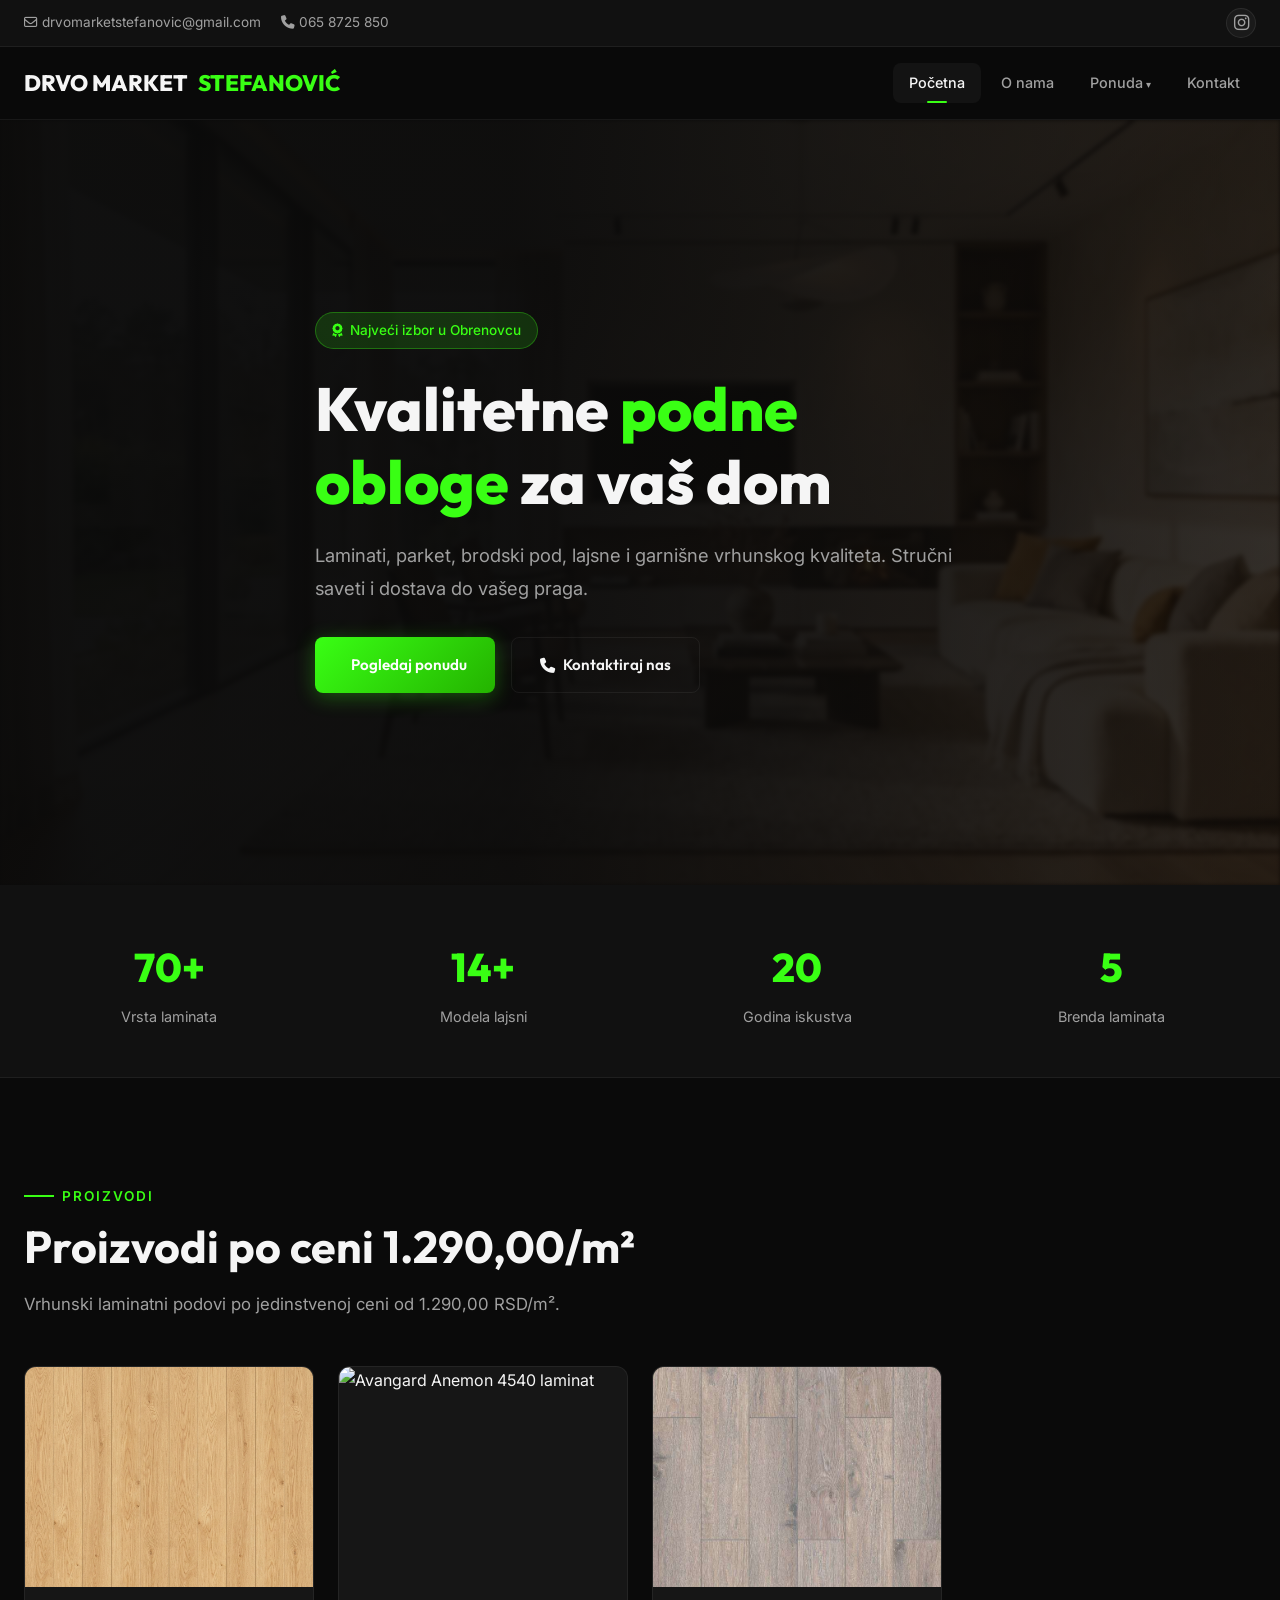
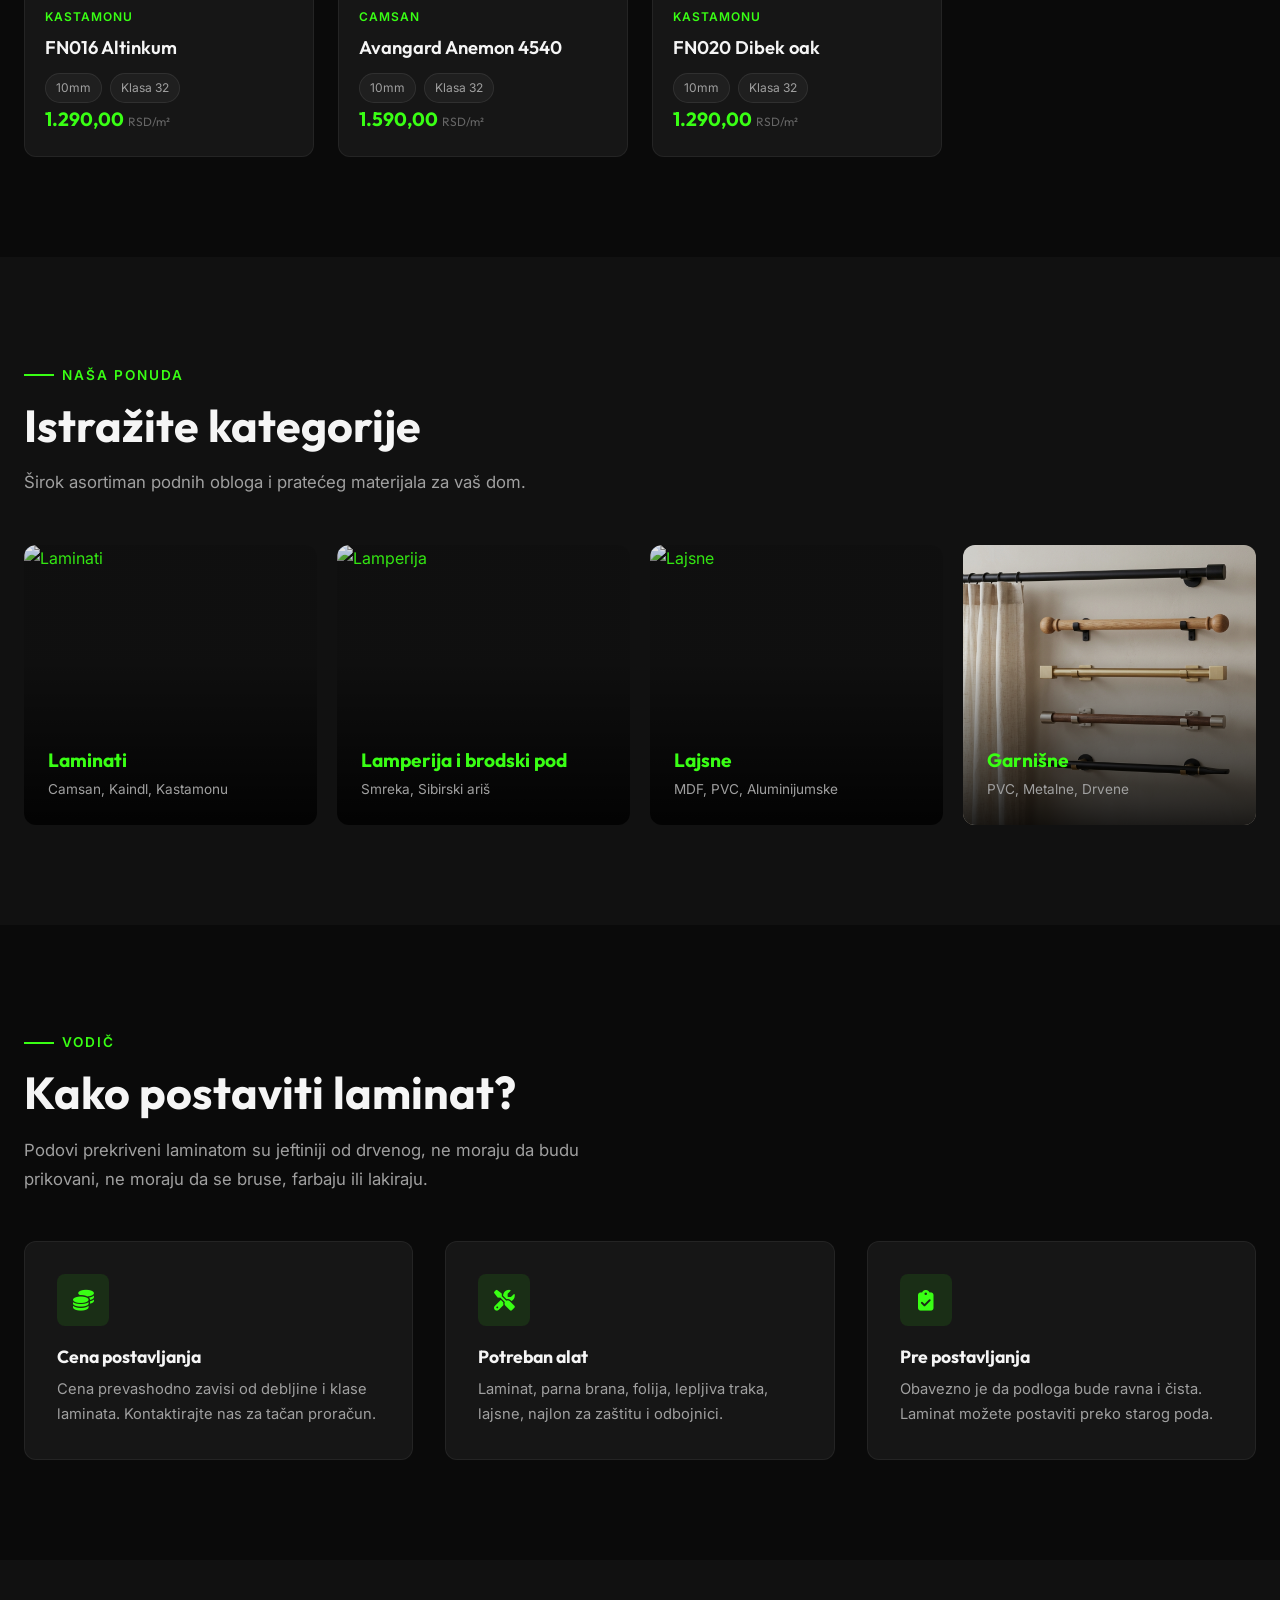
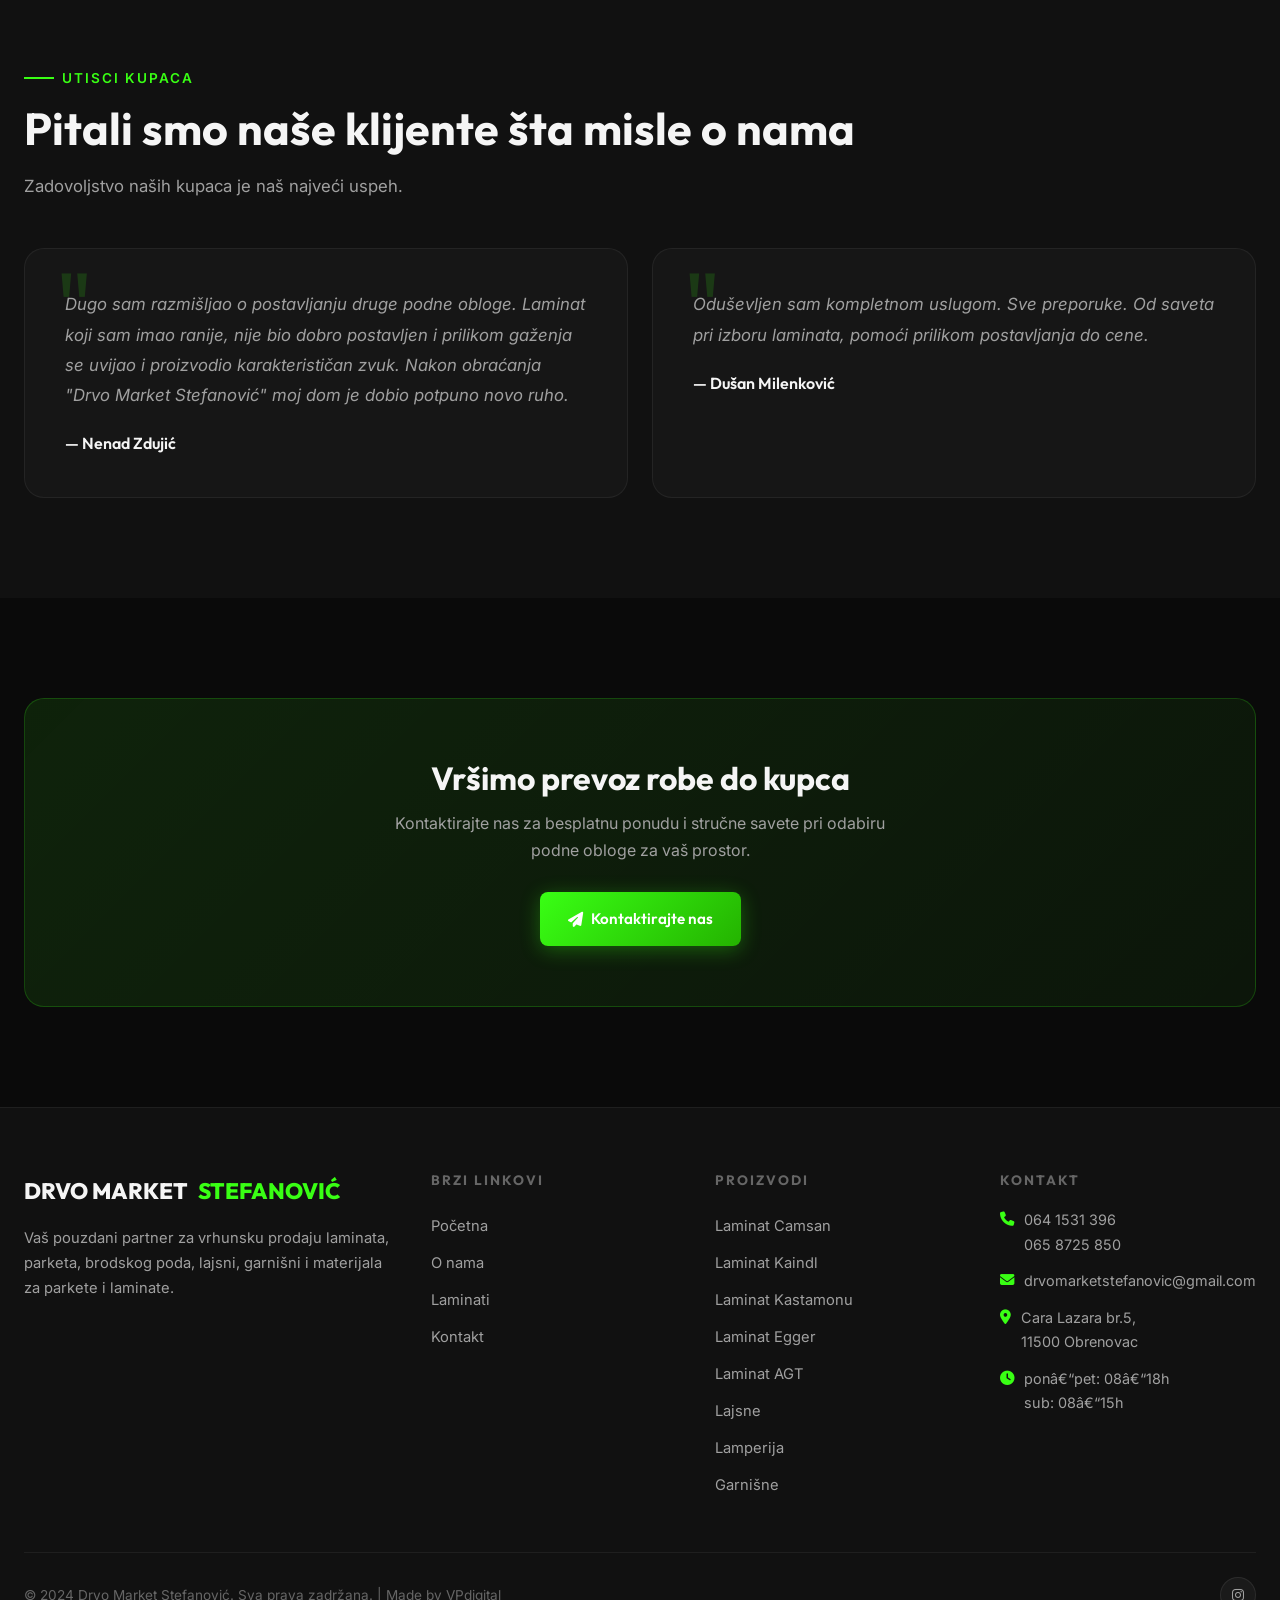
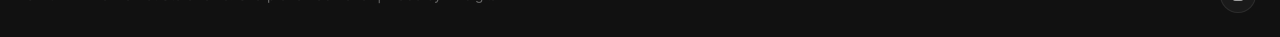
==== commit 94937c5b: "Add files via upload" ====
--- a/index.html
+++ b/index.html
@@ -4,9 +4,9 @@
 <head>
   <meta charset="UTF-8">
   <meta name="viewport" content="width=device-width, initial-scale=1.0">
-  <title>Drvo Market StefanoviÄ‡ | NajveÄ‡i izbor laminata u Obrenovcu</title>
+  <title>Drvo Market Stefanović | Najveći izbor laminata u Obrenovcu</title>
   <meta name="description"
-    content="Drvo Market StefanoviÄ‡ â€” VaÅ¡ pouzdani partner za laminat, parket, brodski pod, lajsne, garniÅ¡ne i materijal. NajveÄ‡i izbor u Obrenovcu.">
+    content="Drvo Market Stefanović — Vaš pouzdani partner za laminat, parket, brodski pod, lajsne, garnišne i materijal. Najveći izbor u Obrenovcu.">
   <link rel="stylesheet" href="style.css">
   <link rel="stylesheet" href="https://cdnjs.cloudflare.com/ajax/libs/font-awesome/6.5.1/css/all.min.css">
 
@@ -34,9 +34,9 @@
   <header class="header" id="header">
     <div class="container">
       <nav class="nav">
-        <a href="index.html" class="logo">DRVO MARKET <span>STEFANOVIÄ†</span></a>
+        <a href="index.html" class="logo">DRVO MARKET <span>STEFANOVIĆ</span></a>
         <div class="nav-links">
-          <a href="index.html" class="active">PoÄetna</a>
+          <a href="index.html" class="active">Početna</a>
           <a href="o-nama.html">O nama</a>
           <div class="nav-dropdown">
             <a href="ponuda.html">Ponuda</a>
@@ -47,7 +47,7 @@
               <a href="egger.html">Laminat Egger</a><a href="agt.html">Laminat AGT</a>
               <a href="lajsne.html">Lajsne</a>
               <a href="lamperija.html">Lamperija i brodski pod</a>
-              <a href="garnisne.html">GarniÅ¡ne</a>
+              <a href="garnisne.html">Garnišne</a>
             </div>
           </div>
           <a href="kontakt.html">Kontakt</a>
@@ -60,7 +60,7 @@
   <!-- Mobile Overlay -->
   <div class="mobile-overlay">
     <button class="mobile-close" aria-label="Close"><i class="fa-solid fa-xmark"></i></button>
-    <a href="index.html">PoÄetna</a>
+    <a href="index.html">Početna</a>
     <a href="o-nama.html">O nama</a>
     <a href="laminati.html">Laminat Camsan</a>
     <a href="kaindl.html">Laminat Kaindl</a>
@@ -68,7 +68,7 @@
     <a href="egger.html">Laminat Egger</a><a href="agt.html">Laminat AGT</a>
     <a href="lajsne.html">Lajsne</a>
     <a href="lamperija.html">Lamperija i brodski pod</a>
-    <a href="garnisne.html">GarniÅ¡ne</a>
+    <a href="garnisne.html">Garnišne</a>
     <a href="kontakt.html">Kontakt</a>
   </div>
 
@@ -78,9 +78,9 @@
     <div class="hero-overlay"></div>
     <div class="container">
       <div class="hero-content">
-        <div class="hero-badge"><i class="fa-solid fa-award"></i> NajveÄ‡i izbor u Obrenovcu</div>
-        <h1>Kvalitetne <span class="highlight">podne obloge</span> za vaÅ¡ dom</h1>
-        <p>Laminati, parket, brodski pod, lajsne i garniÅ¡ne vrhunskog kvaliteta. StruÄni saveti i dostava do vaÅ¡eg
+        <div class="hero-badge"><i class="fa-solid fa-award"></i> Najveći izbor u Obrenovcu</div>
+        <h1>Kvalitetne <span class="highlight">podne obloge</span> za vaš dom</h1>
+        <p>Laminati, parket, brodski pod, lajsne i garnišne vrhunskog kvaliteta. Stručni saveti i dostava do vašeg
           praga.</p>
         <div class="hero-actions">
           <a href="laminati.html" class="btn btn-primary"><i class="fa-solid fa-grid-2"></i> Pogledaj ponudu</a>
@@ -118,8 +118,8 @@
   <section class="section">
     <div class="container">
       <div class="section-label">Proizvodi</div>
-      <h2 class="section-title fade-up">Proizvodi po ceni 1.290,00/mÂ²</h2>
-      <p class="section-subtitle fade-up">Vrhunski laminatni podovi po jedinstvenoj ceni od 1.290,00 RSD/mÂ².</p>
+      <h2 class="section-title fade-up">Proizvodi po ceni 1.290,00/m²</h2>
+      <p class="section-subtitle fade-up">Vrhunski laminatni podovi po jedinstvenoj ceni od 1.290,00 RSD/m².</p>
       <div class="product-grid">
         <div class="product-card fade-up">
           <div class="product-card-img-wrap">
@@ -133,7 +133,7 @@
               <span class="spec-tag">10mm</span>
               <span class="spec-tag">Klasa 32</span>
             </div>
-            <div class="product-card-price">1.290,00 <small>RSD/mÂ²</small></div>
+            <div class="product-card-price">1.290,00 <small>RSD/m²</small></div>
           </div>
         </div>
         <div class="product-card fade-up">
@@ -148,7 +148,7 @@
               <span class="spec-tag">10mm</span>
               <span class="spec-tag">Klasa 32</span>
             </div>
-            <div class="product-card-price">1.590,00 <small>RSD/mÂ²</small></div>
+            <div class="product-card-price">1.590,00 <small>RSD/m²</small></div>
           </div>
         </div>
         <div class="product-card fade-up">
@@ -163,7 +163,7 @@
               <span class="spec-tag">10mm</span>
               <span class="spec-tag">Klasa 32</span>
             </div>
-            <div class="product-card-price">1.290,00 <small>RSD/mÂ²</small></div>
+            <div class="product-card-price">1.290,00 <small>RSD/m²</small></div>
           </div>
         </div>
       </div>
@@ -173,9 +173,9 @@
   <!-- Kategorije -->
   <section class="section" style="background: var(--bg-secondary);">
     <div class="container">
-      <div class="section-label">NaÅ¡a ponuda</div>
-      <h2 class="section-title fade-up">IstraÅ¾ite kategorije</h2>
-      <p class="section-subtitle fade-up">Å irok asortiman podnih obloga i prateÄ‡eg materijala za vaÅ¡ dom.</p>
+      <div class="section-label">Naša ponuda</div>
+      <h2 class="section-title fade-up">Istražite kategorije</h2>
+      <p class="section-subtitle fade-up">Širok asortiman podnih obloga i pratećeg materijala za vaš dom.</p>
       <div class="category-grid">
         <a href="laminati.html" class="category-card fade-up">
           <img src="https://www.laminatobrenovac.co.rs/wp-content/uploads/2023/06/PLATINUM.jpg" alt="Laminati" loading="lazy">
@@ -189,7 +189,7 @@
             alt="Lamperija" loading="lazy">
           <div class="category-card-overlay">
             <h3>Lamperija i brodski pod</h3>
-            <p>Smreka, Sibirski ariÅ¡</p>
+            <p>Smreka, Sibirski ariš</p>
           </div>
         </a>
         <a href="lajsne.html" class="category-card fade-up">
@@ -200,9 +200,9 @@
           </div>
         </a>
         <a href="garnisne.html" class="category-card fade-up">
-          <img src="assets/images/garnisne_generated.png" alt="GarniÅ¡ne" loading="lazy">
+          <img src="assets/images/garnisne_generated.png" alt="Garnišne" loading="lazy">
           <div class="category-card-overlay">
-            <h3>GarniÅ¡ne</h3>
+            <h3>Garnišne</h3>
             <p>PVC, Metalne, Drvene</p>
           </div>
         </a>
@@ -213,7 +213,7 @@
   <!-- Kako postaviti laminat -->
   <section class="section">
     <div class="container">
-      <div class="section-label">VodiÄ</div>
+      <div class="section-label">Vodič</div>
       <h2 class="section-title fade-up">Kako postaviti laminat?</h2>
       <p class="section-subtitle fade-up">Podovi prekriveni laminatom su jeftiniji od drvenog, ne moraju da budu
         prikovani, ne moraju da se bruse, farbaju ili lakiraju.</p>
@@ -221,17 +221,17 @@
         <div class="info-card fade-up">
           <div class="info-card-icon"><i class="fa-solid fa-coins"></i></div>
           <h3>Cena postavljanja</h3>
-          <p>Cena prevashodno zavisi od debljine i klase laminata. Kontaktirajte nas za taÄan proraÄun.</p>
+          <p>Cena prevashodno zavisi od debljine i klase laminata. Kontaktirajte nas za tačan proračun.</p>
         </div>
         <div class="info-card fade-up">
           <div class="info-card-icon"><i class="fa-solid fa-screwdriver-wrench"></i></div>
           <h3>Potreban alat</h3>
-          <p>Laminat, parna brana, folija, lepljiva traka, lajsne, najlon za zaÅ¡titu i odbojnici.</p>
+          <p>Laminat, parna brana, folija, lepljiva traka, lajsne, najlon za zaštitu i odbojnici.</p>
         </div>
         <div class="info-card fade-up">
           <div class="info-card-icon"><i class="fa-solid fa-clipboard-check"></i></div>
           <h3>Pre postavljanja</h3>
-          <p>Obavezno je da podloga bude ravna i Äista. Laminat moÅ¾ete postaviti preko starog poda.</p>
+          <p>Obavezno je da podloga bude ravna i čista. Laminat možete postaviti preko starog poda.</p>
         </div>
       </div>
     </div>
@@ -241,19 +241,19 @@
   <section class="section" style="background: var(--bg-secondary);">
     <div class="container">
       <div class="section-label">Utisci kupaca</div>
-      <h2 class="section-title fade-up">Pitali smo naÅ¡e klijente Å¡ta misle o nama</h2>
-      <p class="section-subtitle fade-up">Zadovoljstvo naÅ¡ih kupaca je naÅ¡ najveÄ‡i uspeh.</p>
+      <h2 class="section-title fade-up">Pitali smo naše klijente šta misle o nama</h2>
+      <p class="section-subtitle fade-up">Zadovoljstvo naših kupaca je naš najveći uspeh.</p>
       <div class="testimonials-grid">
         <div class="testimonial-card fade-up">
-          <p>Dugo sam razmiÅ¡ljao o postavljanju druge podne obloge. Laminat koji sam imao ranije, nije bio dobro
-            postavljen i prilikom gaÅ¾enja se uvijao i proizvodio karakteristiÄan zvuk. Nakon obraÄ‡anja "Drvo Market
-            StefanoviÄ‡" moj dom je dobio potpuno novo ruho.</p>
-          <div class="testimonial-author">â€” Nenad ZdujiÄ‡</div>
+          <p>Dugo sam razmišljao o postavljanju druge podne obloge. Laminat koji sam imao ranije, nije bio dobro
+            postavljen i prilikom gaženja se uvijao i proizvodio karakterističan zvuk. Nakon obraćanja "Drvo Market
+            Stefanović" moj dom je dobio potpuno novo ruho.</p>
+          <div class="testimonial-author">— Nenad Zdujić</div>
         </div>
         <div class="testimonial-card fade-up">
-          <p>OduÅ¡evljen sam kompletnom uslugom. Sve preporuke. Od saveta pri izboru laminata, pomoÄ‡i prilikom
+          <p>Oduševljen sam kompletnom uslugom. Sve preporuke. Od saveta pri izboru laminata, pomoći prilikom
             postavljanja do cene.</p>
-          <div class="testimonial-author">â€” DuÅ¡an MilenkoviÄ‡</div>
+          <div class="testimonial-author">— Dušan Milenković</div>
         </div>
       </div>
     </div>
@@ -263,8 +263,8 @@
   <section class="section">
     <div class="container">
       <div class="cta-banner fade-up">
-        <h2>VrÅ¡imo prevoz robe do kupca</h2>
-        <p>Kontaktirajte nas za besplatnu ponudu i struÄne savete pri odabiru podne obloge za vaÅ¡ prostor.</p>
+        <h2>Vršimo prevoz robe do kupca</h2>
+        <p>Kontaktirajte nas za besplatnu ponudu i stručne savete pri odabiru podne obloge za vaš prostor.</p>
         <a href="kontakt.html" class="btn btn-primary"><i class="fa-solid fa-paper-plane"></i> Kontaktirajte nas</a>
       </div>
     </div>
@@ -275,14 +275,14 @@
     <div class="container">
       <div class="footer-grid">
         <div class="footer-brand">
-          <div class="logo">DRVO MARKET <span>STEFANOVIÄ†</span></div>
-          <p>VaÅ¡ pouzdani partner za vrhunsku prodaju laminata, parketa, brodskog poda, lajsni, garniÅ¡ni i materijala za
+          <div class="logo">DRVO MARKET <span>STEFANOVIĆ</span></div>
+          <p>Vaš pouzdani partner za vrhunsku prodaju laminata, parketa, brodskog poda, lajsni, garnišni i materijala za
             parkete i laminate.</p>
         </div>
         <div>
           <h4>Brzi linkovi</h4>
           <div class="footer-links">
-            <a href="index.html">PoÄetna</a>
+            <a href="index.html">Početna</a>
             <a href="o-nama.html">O nama</a>
             <a href="laminati.html">Laminati</a>
             <a href="kontakt.html">Kontakt</a>
@@ -297,7 +297,7 @@
             <a href="egger.html">Laminat Egger</a><a href="agt.html">Laminat AGT</a>
             <a href="lajsne.html">Lajsne</a>
             <a href="lamperija.html">Lamperija</a>
-            <a href="garnisne.html">GarniÅ¡ne</a>
+            <a href="garnisne.html">Garnišne</a>
           </div>
         </div>
         <div>
@@ -313,7 +313,7 @@
         </div>
       </div>
       <div class="footer-bottom">
-        <span>&copy; 2024 Drvo Market StefanoviÄ‡. Sva prava zadrÅ¾ana. | Made by VPdigital</span>
+        <span>&copy; 2024 Drvo Market Stefanović. Sva prava zadržana. | Made by VPdigital</span>
         <div class="footer-social">
           <a href="https://www.instagram.com/drvomarketstefanovic" target="_blank" aria-label="Instagram"><i
               class="fa-brands fa-instagram"></i></a>
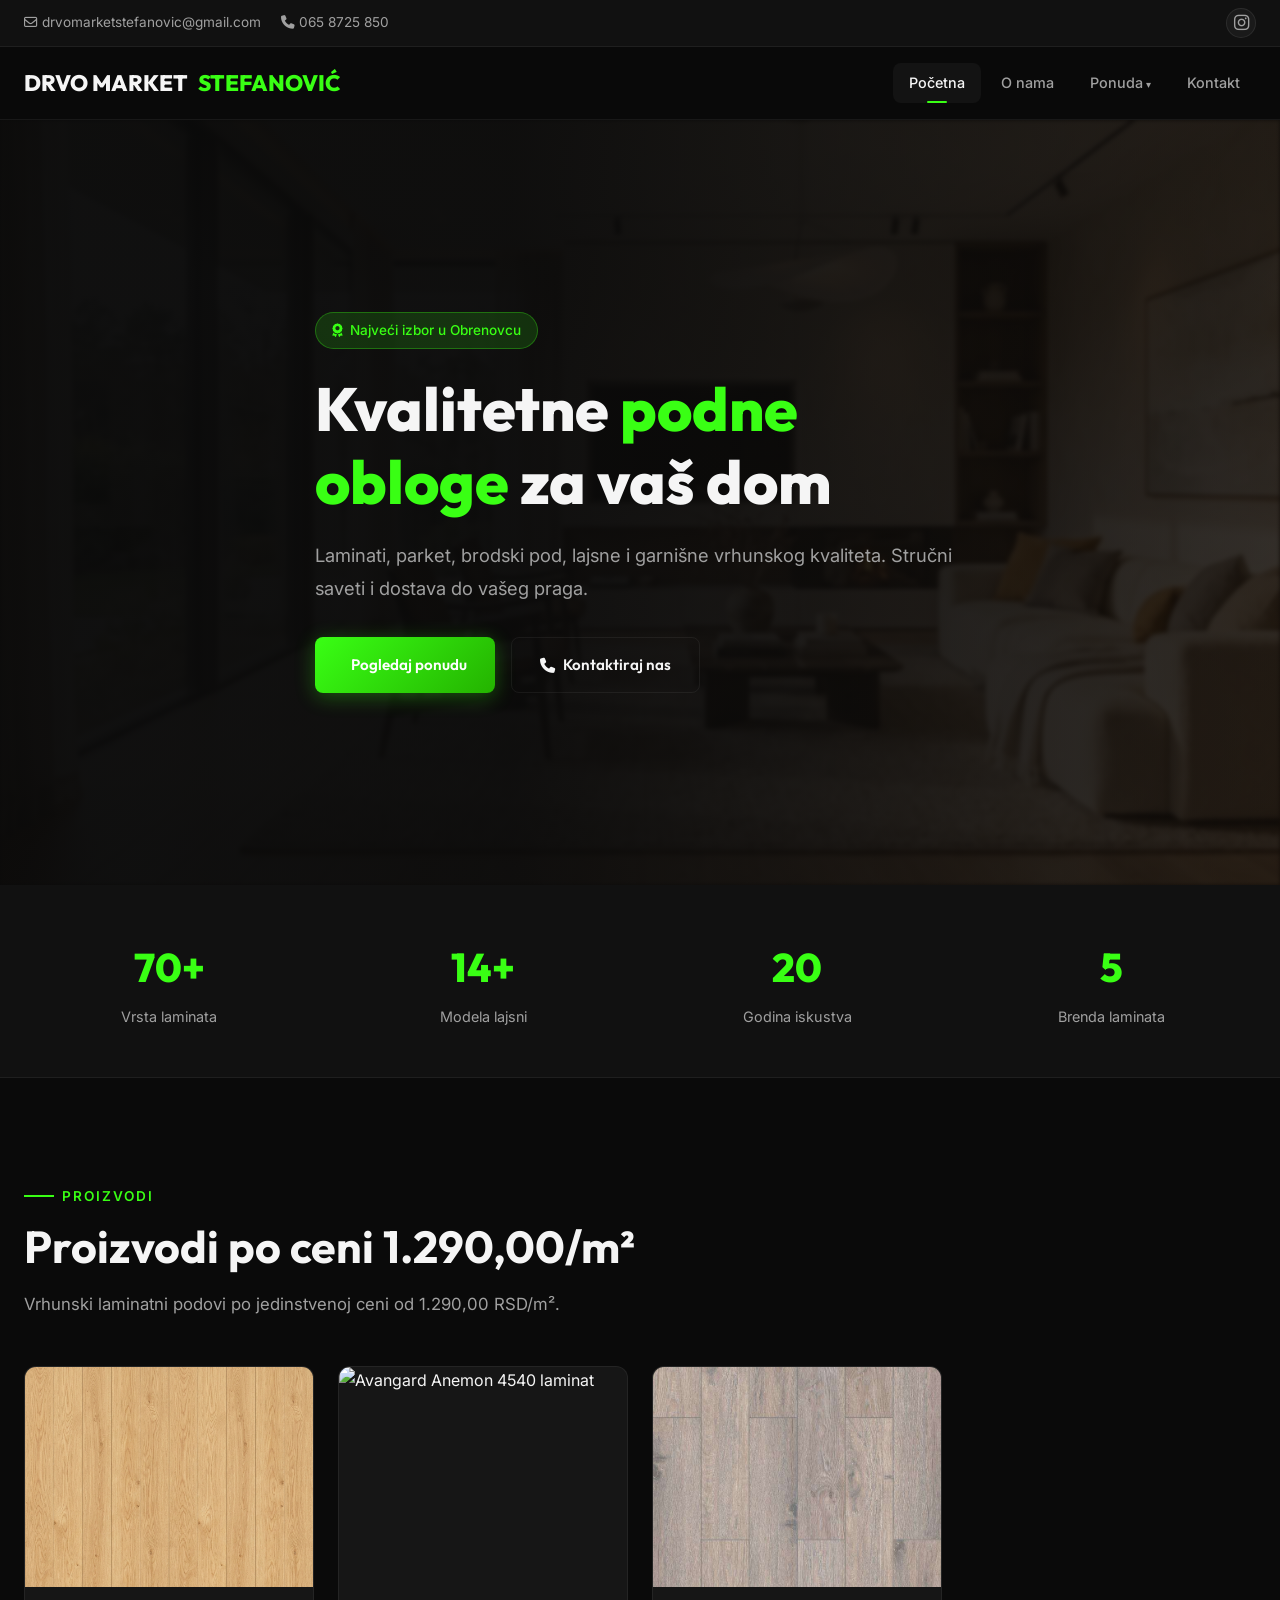
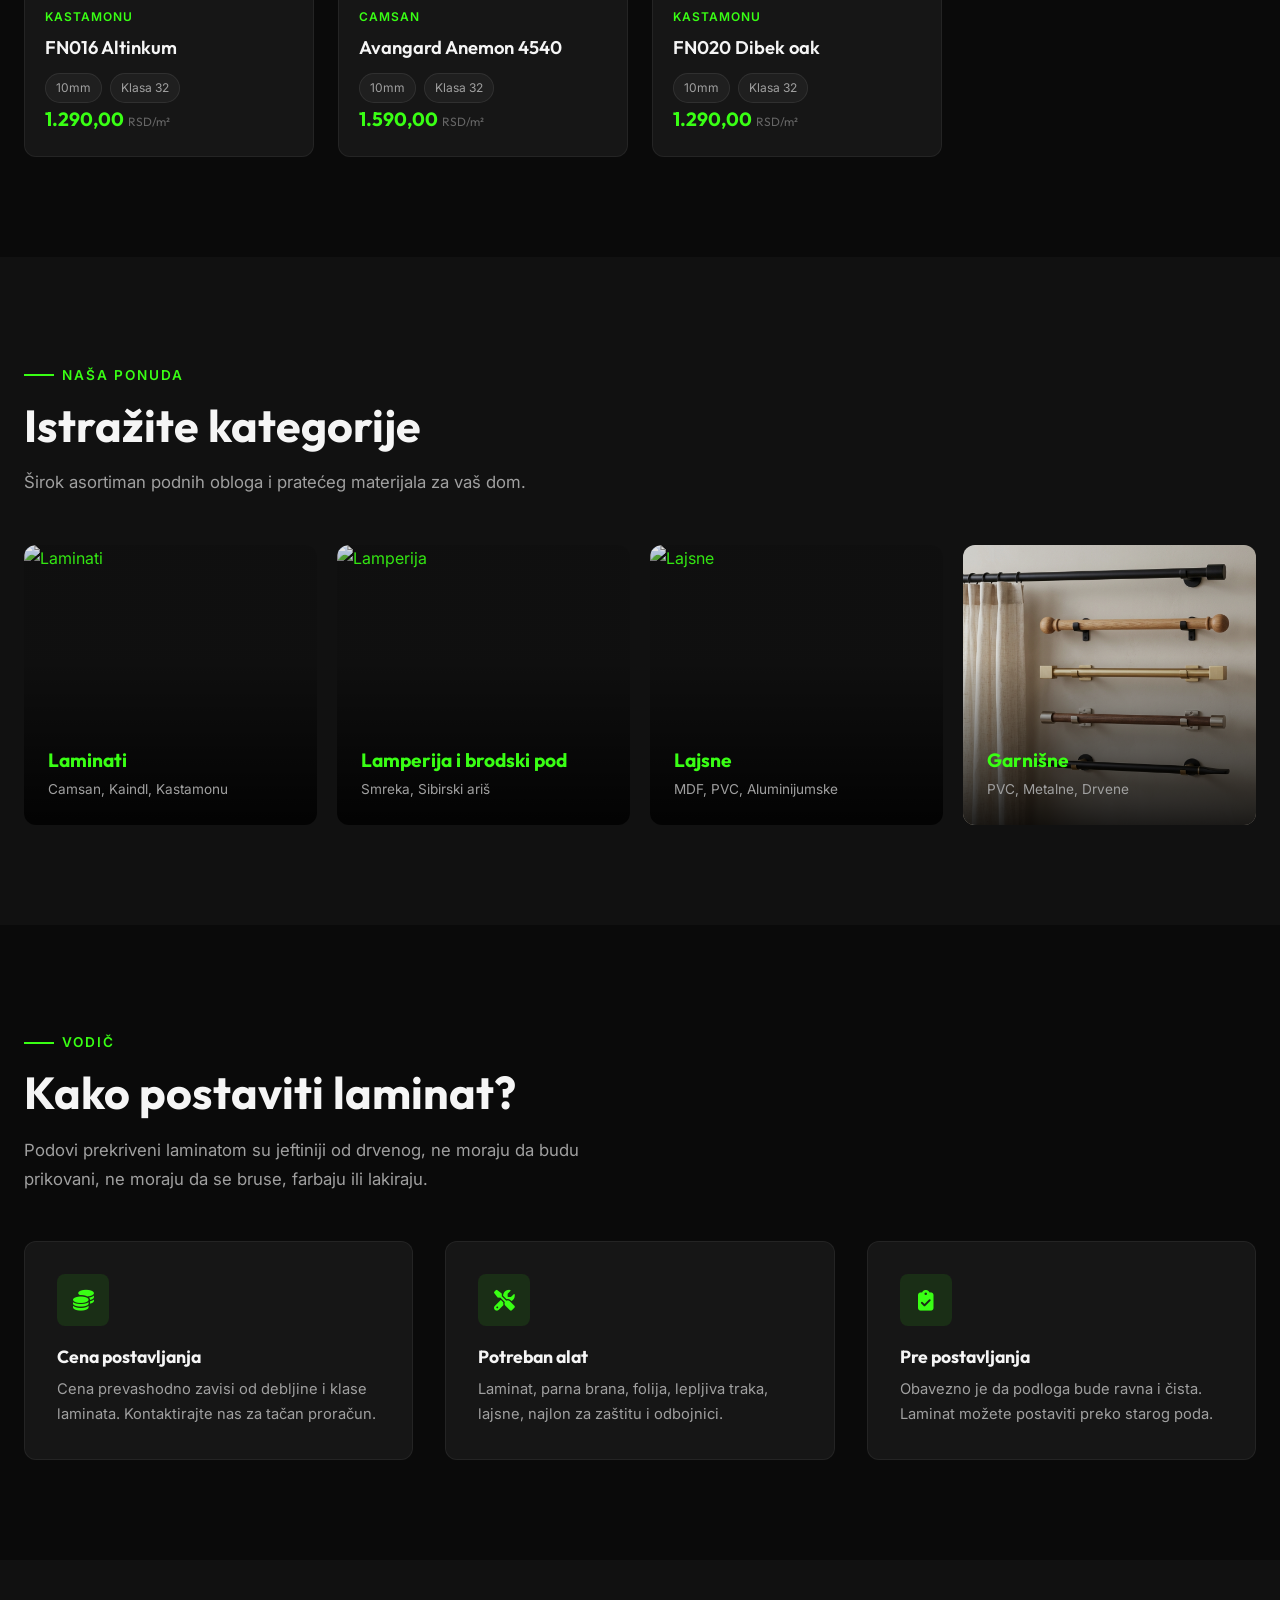
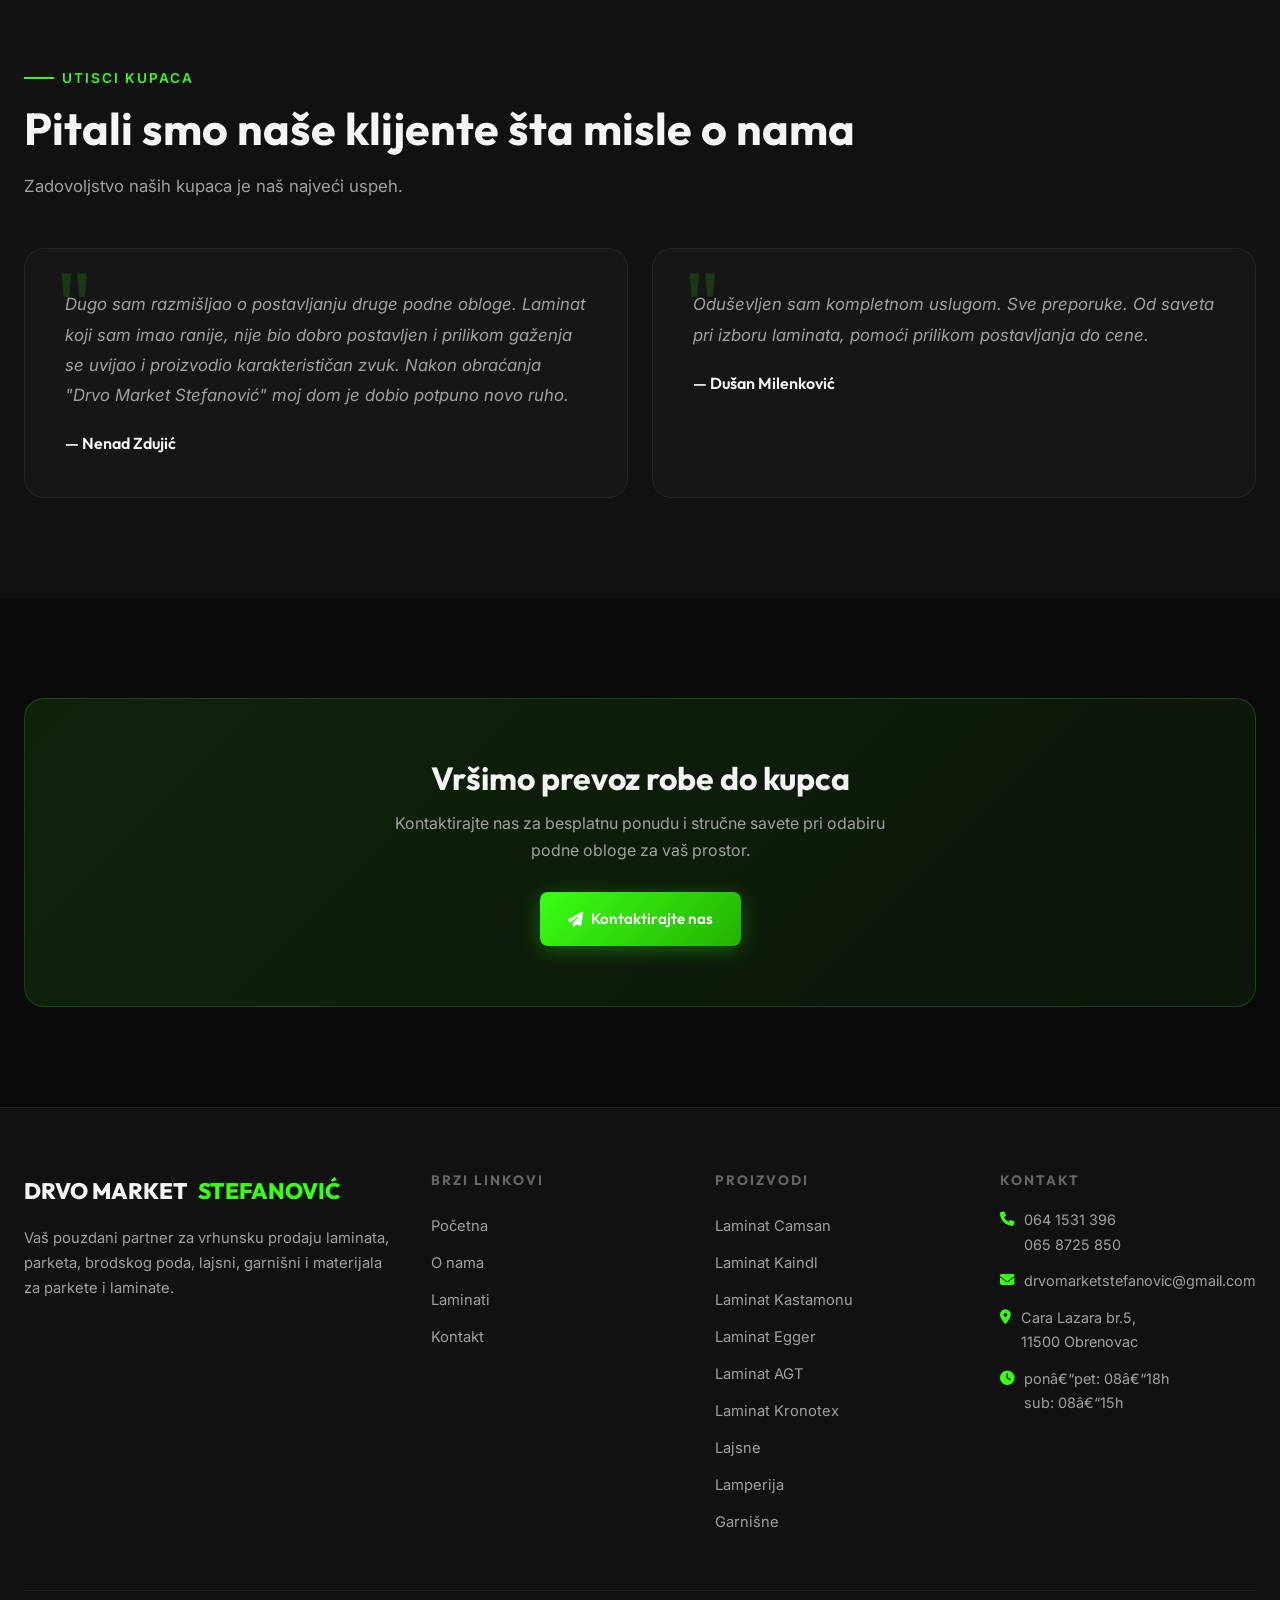
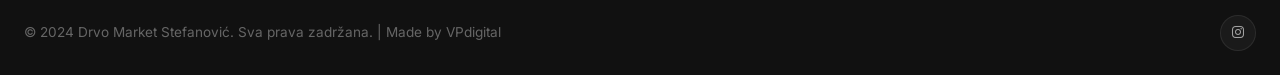
==== commit ffb3d2d5: "Added new products" ====
--- a/index.html
+++ b/index.html
@@ -9,8 +9,8 @@
     content="Drvo Market Stefanović — Vaš pouzdani partner za laminat, parket, brodski pod, lajsne, garnišne i materijal. Najveći izbor u Obrenovcu.">
   <link rel="stylesheet" href="style.css">
   <link rel="stylesheet" href="https://cdnjs.cloudflare.com/ajax/libs/font-awesome/6.5.1/css/all.min.css">
-
-  <meta name="keywords" content="laminat obrenovac, Laminat Obrenovac, Drvomarket Stefanovic, drvo market stefanovic, laminati, podne obloge">
+
+  <meta name="keywords" content="laminat obrenovac, Laminat Obrenovac, Drvomarket Stefanovic, drvo market stefanovic, laminati, podne obloge">
 </head>
 
 <body>
@@ -44,7 +44,7 @@
               <a href="laminati.html">Laminat Camsan</a>
               <a href="kaindl.html">Laminat Kaindl</a>
               <a href="kastamonu.html">Laminat Kastamonu</a>
-              <a href="egger.html">Laminat Egger</a><a href="agt.html">Laminat AGT</a>
+              <a href="egger.html">Laminat Egger</a><a href="agt.html">Laminat AGT</a><a href="kronotex.html">Laminat Kronotex</a>
               <a href="lajsne.html">Lajsne</a>
               <a href="lamperija.html">Lamperija i brodski pod</a>
               <a href="garnisne.html">Garnišne</a>
@@ -65,7 +65,7 @@
     <a href="laminati.html">Laminat Camsan</a>
     <a href="kaindl.html">Laminat Kaindl</a>
     <a href="kastamonu.html">Laminat Kastamonu</a>
-    <a href="egger.html">Laminat Egger</a><a href="agt.html">Laminat AGT</a>
+    <a href="egger.html">Laminat Egger</a><a href="agt.html">Laminat AGT</a><a href="kronotex.html">Laminat Kronotex</a>
     <a href="lajsne.html">Lajsne</a>
     <a href="lamperija.html">Lamperija i brodski pod</a>
     <a href="garnisne.html">Garnišne</a>
@@ -294,7 +294,7 @@
             <a href="laminati.html">Laminat Camsan</a>
             <a href="kaindl.html">Laminat Kaindl</a>
             <a href="kastamonu.html">Laminat Kastamonu</a>
-            <a href="egger.html">Laminat Egger</a><a href="agt.html">Laminat AGT</a>
+            <a href="egger.html">Laminat Egger</a><a href="agt.html">Laminat AGT</a><a href="kronotex.html">Laminat Kronotex</a>
             <a href="lajsne.html">Lajsne</a>
             <a href="lamperija.html">Lamperija</a>
             <a href="garnisne.html">Garnišne</a>
